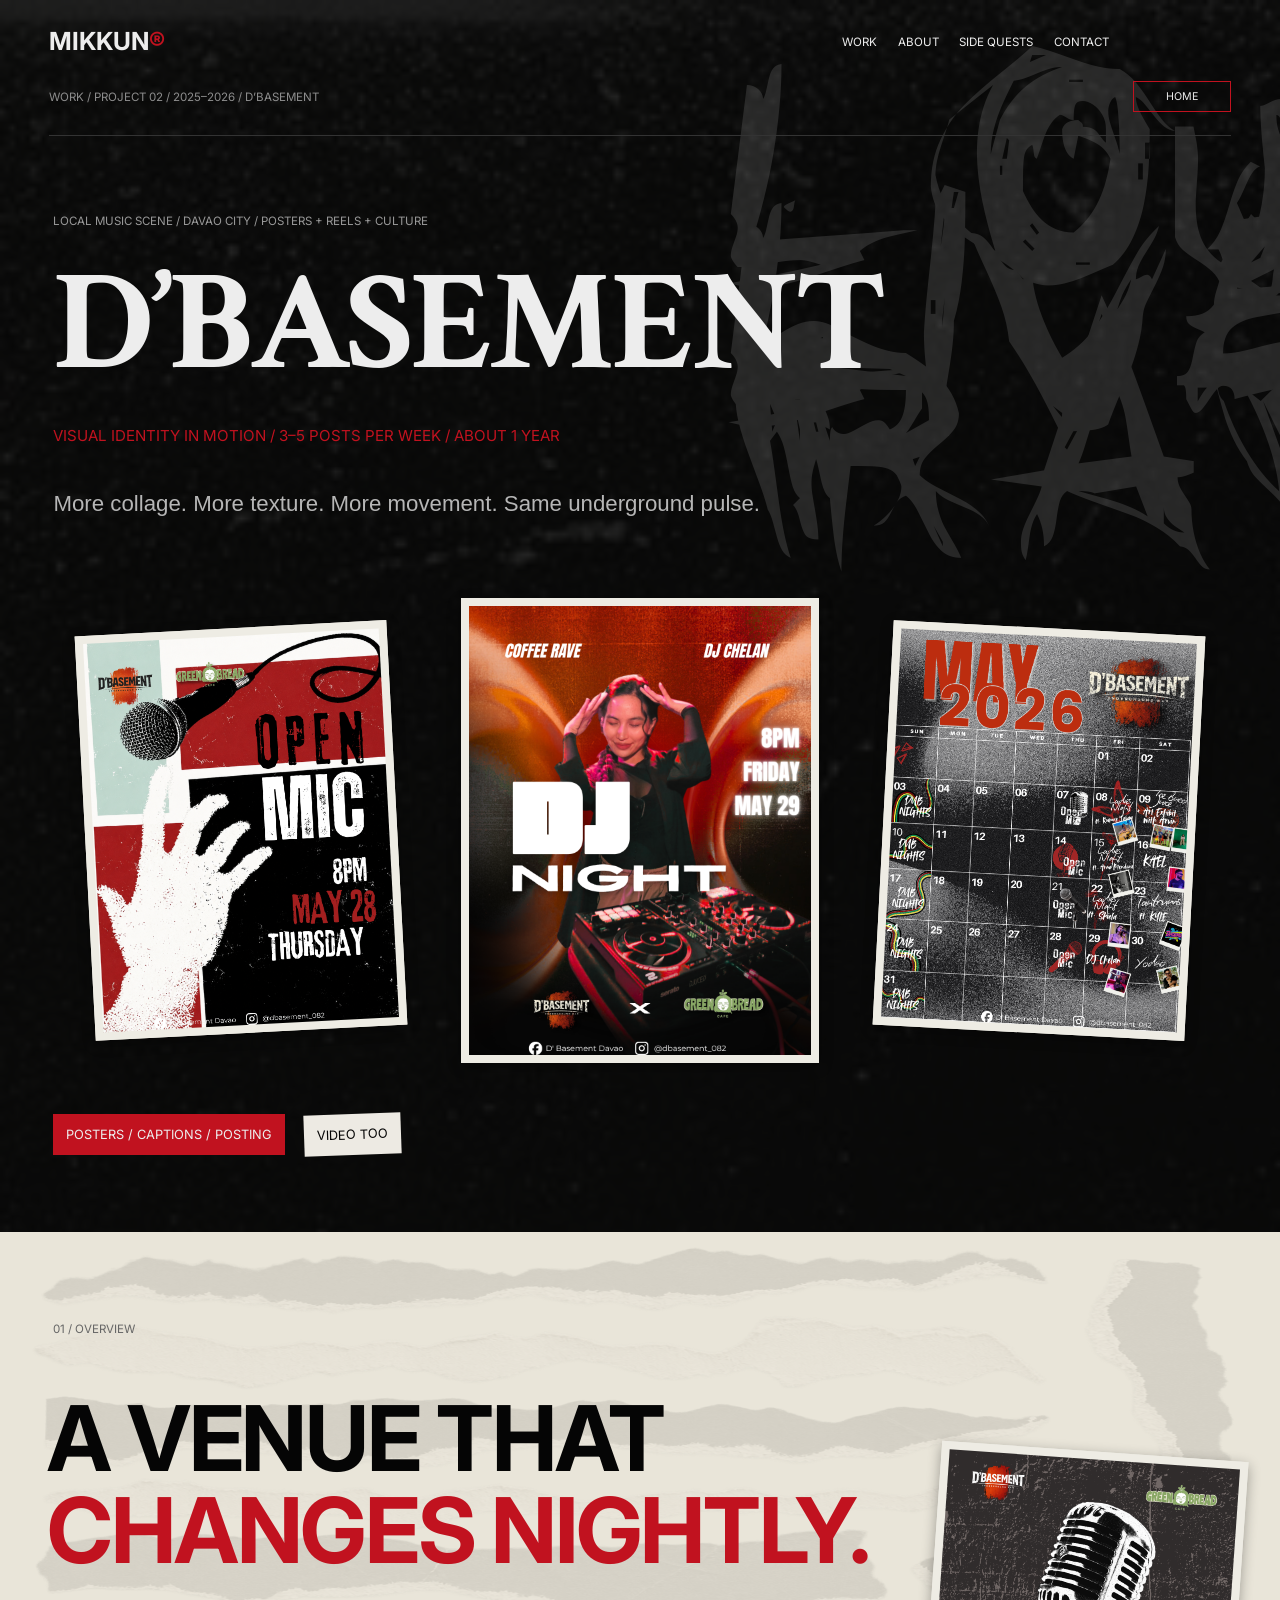
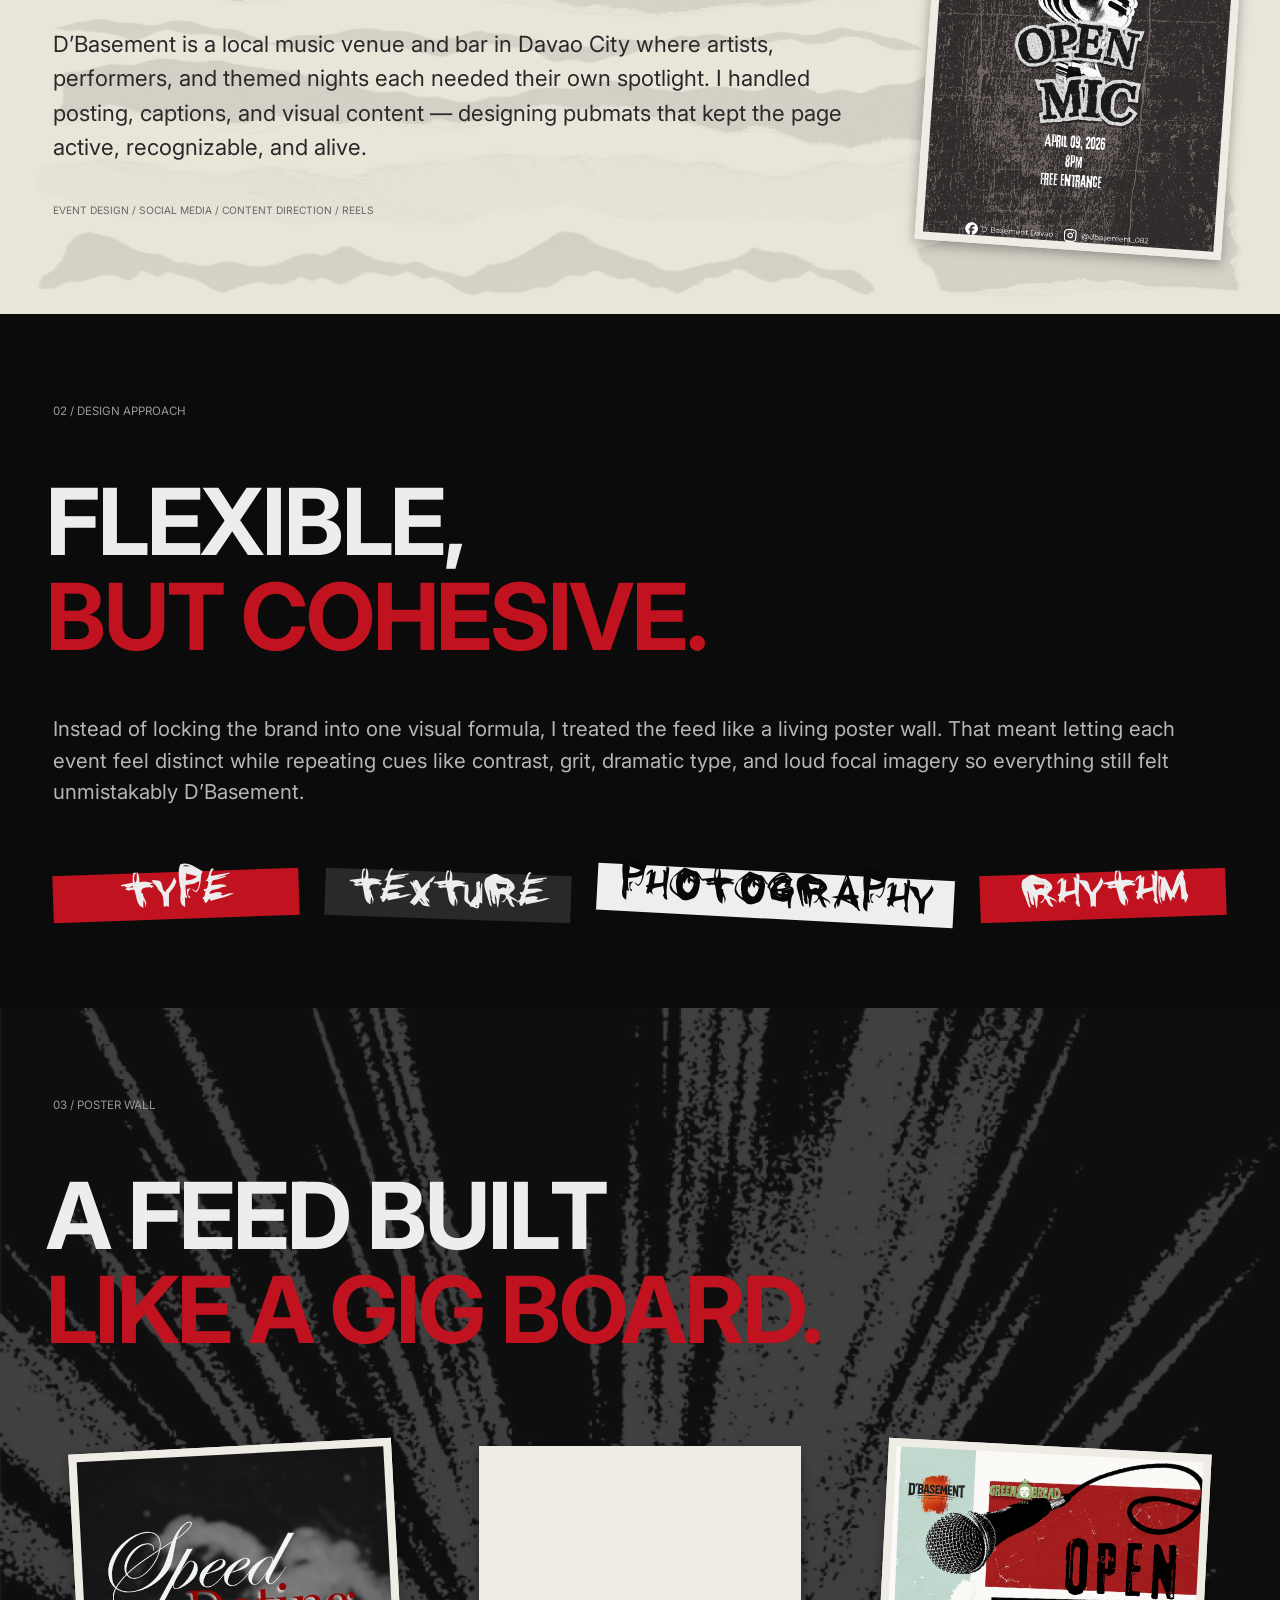
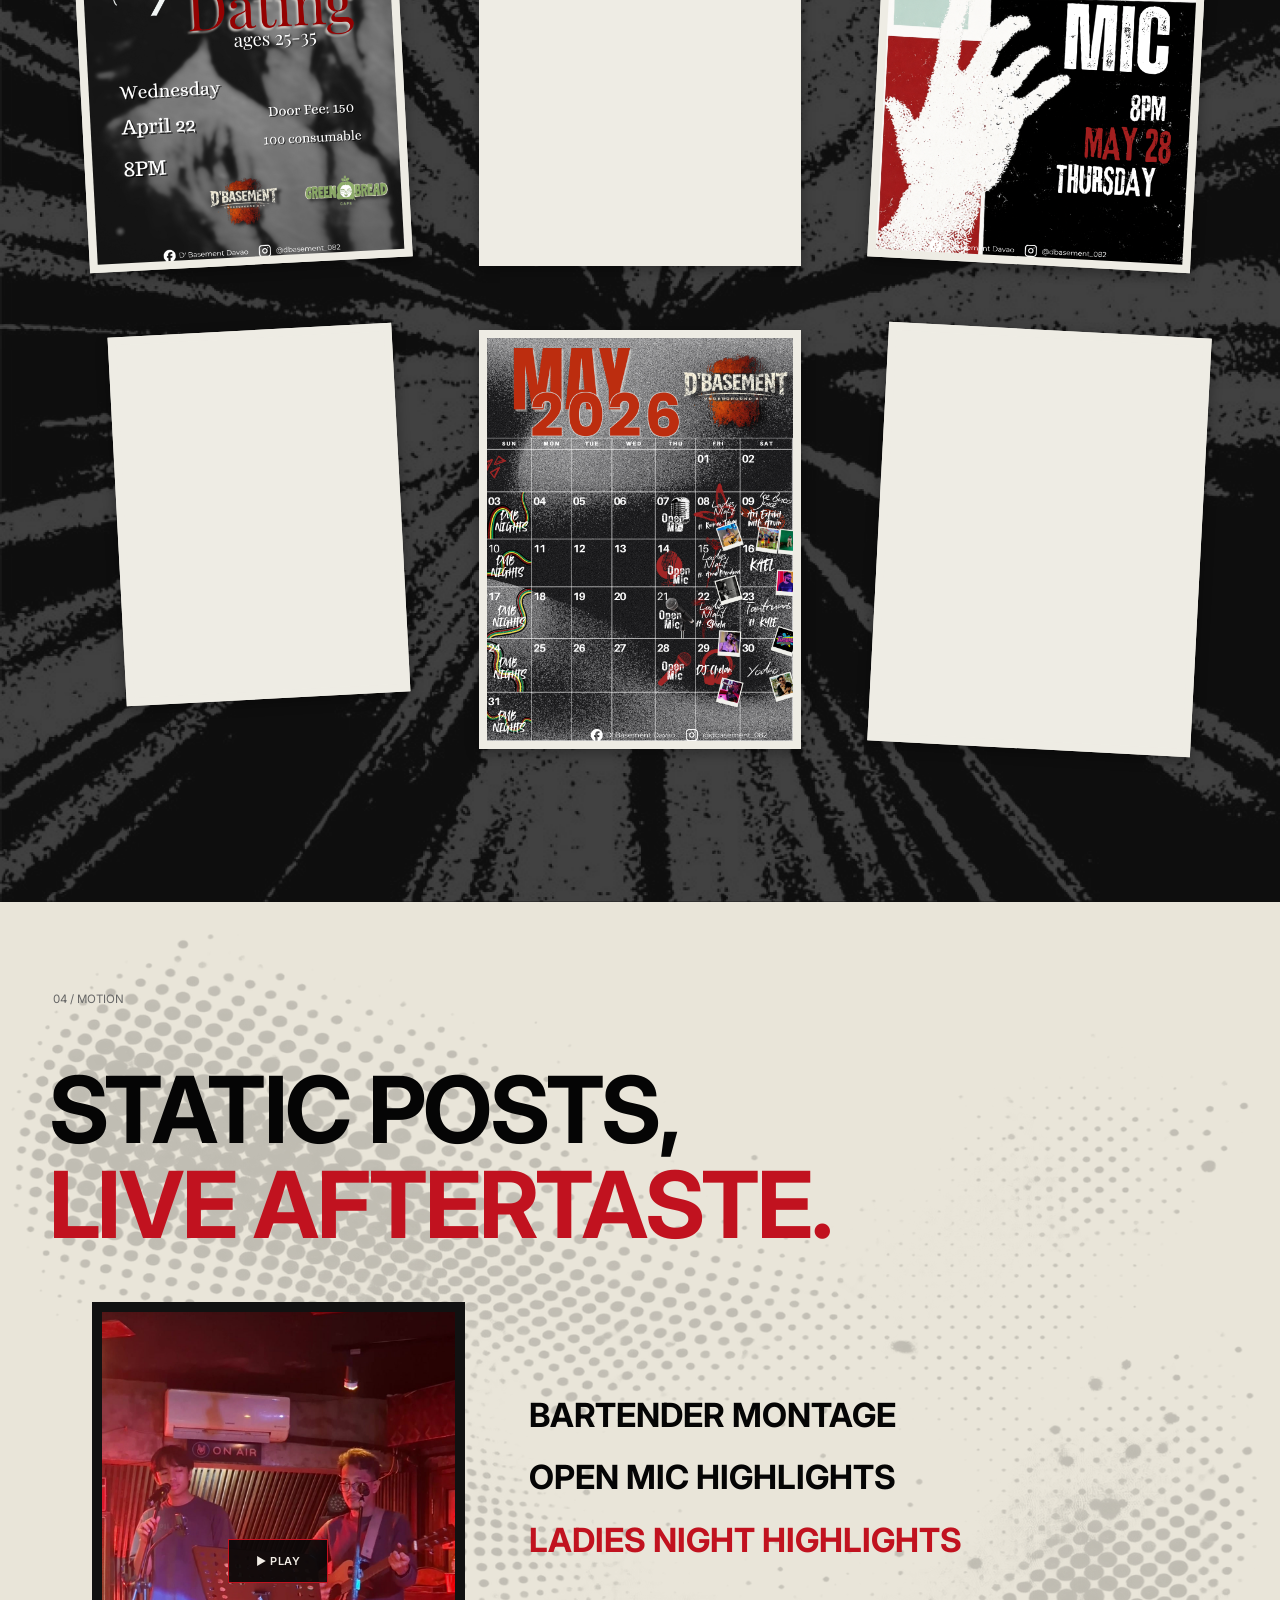
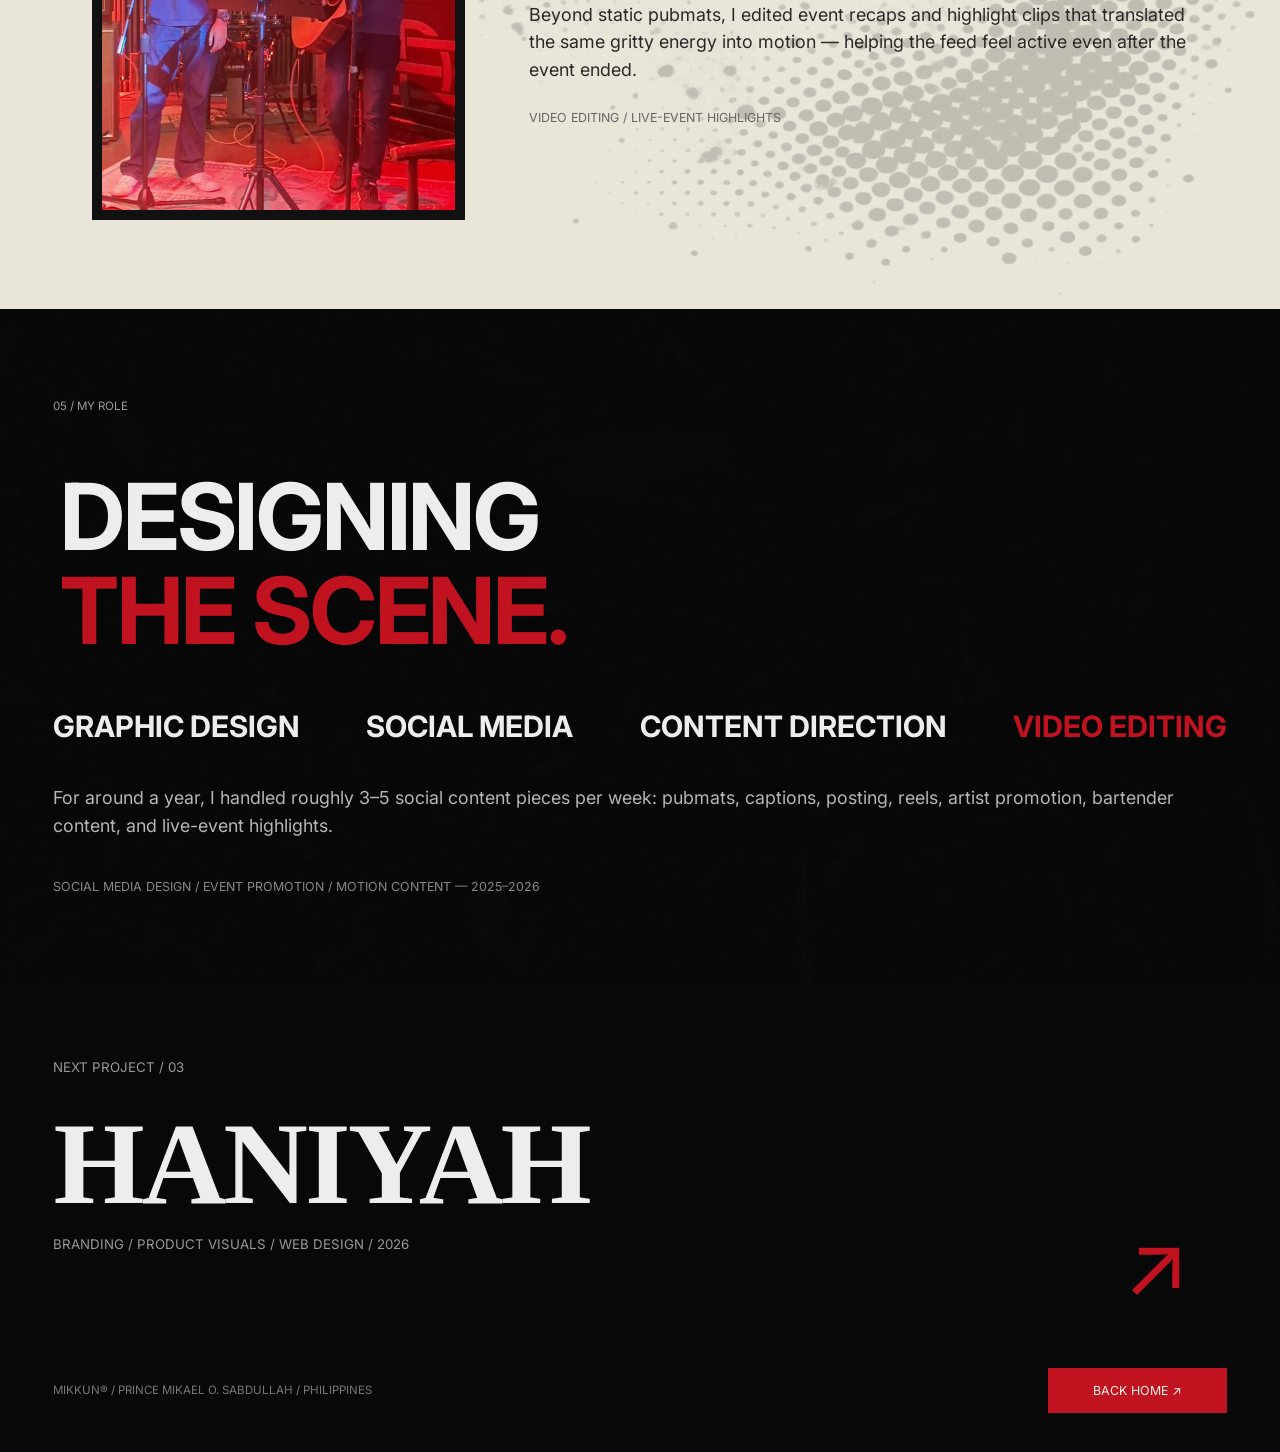
==== dbasement.html @ e9e43a29 "Publish approved portfolio pages, interactions, and optimized web videos" ====
<!doctype html>
<html lang="en"><head><meta charset="utf-8"><meta name="viewport" content="width=device-width, initial-scale=1"><meta name="theme-color" content="#050505"><link rel="icon" href="data:,"><title>D’Basement — MIKKUN</title><meta name="description" content="Social media design, event promotion, and motion content for a local Davao music venue."><link rel="stylesheet" href="styles.css?v=20261020-motion"><link rel="stylesheet" href="project-pages.css"><script defer src="project-pages.js"></script><link rel="stylesheet" href="interactions.css"><link rel="stylesheet" href="media.css"><script defer src="media.js"></script><script defer src="interactions.js"></script></head><body class="case-page dbasement"><a class="skip-link" href="#content">Skip to content</a><header class="case-header"><a class="case-brand" href="index.html">MIKKUN<span>®</span></a><nav class="case-nav" aria-label="Primary navigation"><a href="index.html#work">WORK</a><a href="index.html#about">ABOUT</a><a href="side-quests.html">SIDE QUESTS</a><a href="index.html#contact">CONTACT</a></nav><button class="case-menu-toggle" aria-controls="case-menu" aria-expanded="false" type="button">MENU</button><a class="home-link" href="index.html">HOME</a><p class="breadcrumb">WORK / PROJECT 02 / 2025–2026 / D’BASEMENT</p></header><nav id="case-menu" class="case-menu" aria-label="Mobile navigation" hidden><a href="index.html#work">WORK</a><a href="index.html#about">ABOUT</a><a href="side-quests.html">SIDE QUESTS</a><a href="index.html#contact">CONTACT</a></nav><main id="content">
<section class="case-hero db-hero"><p class="case-label" data-enter="copy">LOCAL MUSIC SCENE / DAVAO CITY / POSTERS + REELS + CULTURE</p><h1 data-enter="title">D’BASEMENT</h1><p class="case-role" data-enter="copy">VISUAL IDENTITY IN MOTION / 3–5 POSTS PER WEEK / ABOUT 1 YEAR</p><p class="case-copy" data-enter="copy">More collage. More texture. More movement. Same underground pulse.</p><div class="db-hero-posters"><figure class="visual poster " data-enter="image"><img src="assets/projects/c9e37.png" alt="Open Mic Thursdays event poster" decoding="async"></figure><figure class="visual poster " data-enter="image"><img src="assets/projects/f7607.png" alt="D’Basement DJ night promotion" decoding="async"></figure><figure class="visual poster " data-enter="image"><img src="assets/projects/95eb6.png" alt="May 2026 D’Basement event calendar" decoding="async"></figure></div><div class="stickers"><span>POSTERS / CAPTIONS / POSTING</span><span>VIDEO TOO</span></div></section>
<section class="case-section paper db-overview"><p class="case-label" data-enter="copy">01 / OVERVIEW</p><h2 data-enter="title">A VENUE THAT<br><span>CHANGES NIGHTLY.</span></h2><p class="case-copy" data-enter="copy">D’Basement is a local music venue and bar in Davao City where artists, performers, and themed nights each needed their own spotlight. I handled posting, captions, and visual content — designing pubmats that kept the page active, recognizable, and alive.</p><figure class="visual poster " data-enter="image"><img src="assets/projects/e2b79.png" alt="D’Basement monochrome open mic poster" decoding="async"></figure><p class="micro">EVENT DESIGN / SOCIAL MEDIA / CONTENT DIRECTION / REELS</p></section>
<section class="case-section db-approach"><p class="case-label" data-enter="copy">02 / DESIGN APPROACH</p><h2 data-enter="title">FLEXIBLE,<br><span>BUT COHESIVE.</span></h2><p class="case-copy" data-enter="copy">Instead of locking the brand into one visual formula, I treated the feed like a living poster wall. That meant letting each event feel distinct while repeating cues like contrast, grit, dramatic type, and loud focal imagery so everything still felt unmistakably D’Basement.</p><div class="word-band type-strips" data-enter="copy"><span>TYPE</span><span>TEXTURE</span><span>PHOTOGRAPHY</span><span>RHYTHM</span></div></section>
<section class="case-section db-wall"><p class="case-label" data-enter="copy">03 / POSTER WALL</p><h2 data-enter="title">A FEED BUILT<br><span>LIKE A GIG BOARD.</span></h2><div class="poster-wall"><figure class="visual poster " data-enter="image"><img src="assets/projects/21a5a.png" alt="D’Basement acoustic night artist promotion" decoding="async"></figure><figure class="visual poster " data-enter="image"><img src="assets/projects/722b0.png" alt="Te Quo Duo live music poster" decoding="async"></figure><figure class="visual poster " data-enter="image"><img src="assets/projects/c9e37.png" alt="Open mic event promotion" decoding="async"></figure><figure class="visual poster " data-enter="image"><img src="assets/projects/9cd67.png" alt="D’Basement live event poster" decoding="async"></figure><figure class="visual poster " data-enter="image"><img src="assets/projects/95eb6.png" alt="Monthly gig calendar" decoding="async"></figure><figure class="visual poster " data-enter="image"><img src="assets/projects/ecf72.png" alt="D’Basement live artist poster" decoding="async"></figure></div></section>
<section class="case-section paper db-motion" id="motion"><p class="case-label" data-enter="copy">04 / MOTION</p><h2 data-enter="title">STATIC POSTS,<br><span>LIVE AFTERTASTE.</span></h2><div class="motion-layout"><figure class="visual motion-still" data-enter="image"><img src="assets/projects/66caf.png" alt="D’Basement live performance video still" decoding="async"></figure><div><div class="word-band motion-topics" data-enter="copy"><span>BARTENDER MONTAGE</span><span>OPEN MIC HIGHLIGHTS</span><span>LADIES NIGHT HIGHLIGHTS</span></div><p class="case-copy" data-enter="copy">Beyond static pubmats, I edited event recaps and highlight clips that translated the same gritty energy into motion — helping the feed feel active even after the event ended.</p><p class="micro">VIDEO EDITING / LIVE-EVENT HIGHLIGHTS</p></div></div></section>
<section class="case-section db-role"><p class="case-label" data-enter="copy">05 / MY ROLE</p><h2 data-enter="title">DESIGNING<br><span>THE SCENE.</span></h2><div class="word-band " data-enter="copy"><span>GRAPHIC DESIGN</span><span>SOCIAL MEDIA</span><span>CONTENT DIRECTION</span><span>VIDEO EDITING</span></div><p class="case-copy" data-enter="copy">For around a year, I handled roughly 3–5 social content pieces per week: pubmats, captions, posting, reels, artist promotion, bartender content, and live-event highlights.</p><p class="micro">SOCIAL MEDIA DESIGN / EVENT PROMOTION / MOTION CONTENT — 2025–2026</p></section></main><footer class="case-next"><a class="next-project" href="haniyah.html" data-enter="title"><p class="case-label" data-enter="copy">NEXT PROJECT / 03</p><h2>HANIYAH</h2><p>BRANDING / PRODUCT VISUALS / WEB DESIGN / 2026</p><span class="next-arrow" aria-hidden="true">↗</span></a><div class="case-bottom"><small>MIKKUN® / PRINCE MIKAEL O. SABDULLAH / PHILIPPINES</small><a class="back-home" href="index.html#work">BACK HOME ↗</a></div></footer></body></html>
---- styles.css ----
@import url('https://fonts.googleapis.com/css2?family=Crimson+Text:wght@700&family=Inter:ital,wght@0,400;0,700;1,900&family=Jost:wght@700&display=swap');

@font-face{font-family:"Groteski";src:url('assets/fonts/groteski-bold.ttf') format('truetype');font-weight:700;font-style:normal;font-display:swap}
@font-face{font-family:"Grunge";src:url('assets/fonts/grunge.ttf') format('truetype');font-weight:400;font-style:normal;font-display:swap}

:root {
  --black:#050505;
  --charcoal:#141414;
  --red:#c1121f;
  --gray:#777;
  --light:#b6b6b6;
  --white:#ededed;
  --font-body:"Inter",Arial,Helvetica,sans-serif;
  --font-display:"Groteski","Jost","Arial Black",sans-serif;
  --font-grunge:"Grunge","Segoe Print","Brush Script MT",cursive;
}

*{box-sizing:border-box}
html{scroll-behavior:smooth;background:#1b1b1b}
body{position:relative;margin:0 auto;width:min(100%,1486px);container-type:inline-size;background:var(--black);color:var(--white);font-family:var(--font-body);overflow-x:hidden}
main{position:relative;isolation:isolate}
main::before{content:"";position:absolute;z-index:-1;pointer-events:none;left:0;top:74.303cqw;width:100%;height:313.415cqw;background:url('assets/design/desktop-contours.png') center/100% 100% no-repeat;opacity:.55}
main::after{content:"";position:absolute;z-index:20;pointer-events:none;left:1.346cqw;top:0;width:97.31%;height:395.93cqw;background:url('assets/design/page-border.svg') center/100% 100% no-repeat}
a{color:inherit;text-decoration:none}
img{display:block;width:100%;height:100%;object-fit:cover}
picture{display:block;width:100%;height:100%}
.mobile-only{display:none!important}
.section-inner{position:relative;width:100%;height:100%;margin:0 auto}
.section-dark{background:var(--black)}
.eyebrow{margin:0;color:var(--white);font-weight:400}

.site-header{
  position:absolute;z-index:2;top:0;left:0;width:100%;
  padding:5.285cqw 7.27cqw 0;
  display:flex;align-items:flex-start;justify-content:space-between;color:#050505
}
.brand{font-size:1.768cqw;font-weight:700;line-height:normal}
.brand span{color:var(--red)}
.desktop-nav{display:flex;gap:1.15cqw;margin-top:.56cqw;font-size:.884cqw;font-weight:400;color:var(--white)}
.desktop-nav a{transition:color .2s ease}
.desktop-nav a:hover{color:var(--red)}
.menu-toggle{display:none}
.mobile-menu{position:fixed;z-index:100;inset:48px 0 auto;background:#050505;padding:20px;border-block:1px solid #292929}
.mobile-menu a{display:block;padding:13px 0;font-size:22px;font-weight:700}

/* HERO — 1486 × 755.33 reference */
.hero{
  position:relative;height:50.83cqw;overflow:hidden;isolation:isolate;color:#050505;background:#eee
}
.hero-gradient{
  position:absolute;inset:0;
  background:url('assets/design/hero-gradient.svg') center/100% 100% no-repeat
}
.hero-grain{display:none}
.hero-kicker{position:absolute;z-index:8;left:7.27cqw;top:7.79cqw;margin:0;font-size:.758cqw}
.hero-logo{position:absolute;z-index:4;left:45.69cqw;top:4.05cqw;margin:0;font-family:var(--font-display);font-size:7.37cqw;line-height:normal;letter-spacing:normal}
.logo-scratches{position:absolute;z-index:7;left:92.33cqw;top:3.507cqw;width:4.9cqw;height:4.4cqw;pointer-events:none}
.logo-scratches i{position:absolute;left:0;width:4.863cqw;height:1.062cqw;background:url('assets/design/logo-scratch.svg') center/100% 100% no-repeat}
.logo-scratches i:nth-child(1){top:0}
.logo-scratches i:nth-child(2){top:1.776cqw}
.logo-scratches i:nth-child(3){top:3.33cqw}
.hero-logo,.hero-multi,.hero-creative{pointer-events:none}
.hero-multi,.hero-creative{position:absolute;white-space:nowrap;font-family:var(--font-grunge);font-weight:400;line-height:normal}
.hero-multi{z-index:3;left:7.81cqw;top:12.65cqw;font-size:4.45cqw;color:var(--red)}
.hero-creative{z-index:6;left:56.33cqw;top:20.92cqw;font-size:3.875cqw;color:#050505}
.hero-portrait-wrap{position:absolute;z-index:5;left:31.16cqw;top:18.57cqw;width:37.69cqw;height:41.79cqw;pointer-events:none;transform:translateY(var(--scroll-y,0))}
.hero-portrait{object-fit:fill;object-position:center top}
.hero-manifesto{position:absolute;z-index:8;left:7.2cqw;top:32.3cqw;display:grid;gap:.78cqw;color:var(--white)}
.hero-manifesto strong{font-size:1.689cqw;line-height:1.04}
.hero-manifesto strong:nth-child(2){font-size:2.122cqw}
.hero-manifesto em{color:var(--red);font-style:normal}
.hero-meta{position:absolute;z-index:8;left:7.27cqw;top:44.15cqw;margin:0;font-size:.947cqw;color:var(--white)}
.scroll-enter{position:absolute;z-index:8;left:79.43cqw;top:48.16cqw;font-size:.758cqw;color:var(--white)}

/* MANIFESTO — y 755.33 → 1104.13 */
.manifesto{
  position:relative;height:23.47cqw;overflow:hidden;background:#222;padding:0
}
.manifesto::before{content:"";position:absolute;inset:0;background:url('assets/design/statement-texture.png') center/100% 100% no-repeat}
.noise{display:none}
.manifesto h2{position:absolute;left:4.035cqw;top:6.81cqw;margin:0;font-size:5.884cqw;line-height:normal;font-style:italic;font-weight:900;white-space:nowrap}
.manifesto h2 .accent{color:var(--red)}
.manifesto p{position:absolute;left:4.02cqw;top:15.29cqw;margin:0;color:#8f8f8f;font-size:1.09cqw}

/* WORK — y 1104.13 → 3137.60 */
.work{position:relative;height:136.84cqw;overflow:hidden;background:transparent}
.work .section-inner{height:100%}
.work .section-inner::before,.work .section-inner::after{content:"";position:absolute;left:1.916cqw;width:92.36cqw;height:1px;background:#ededed;opacity:.2}
.work .section-inner::before{top:53.16cqw}
.work .section-inner::after{top:105.75cqw}
.work-eyebrow{position:absolute;left:1.916cqw;top:2.775cqw;font-size:1.023cqw}
.work-title{position:absolute;left:1.916cqw;top:4.224cqw;margin:0;font-size:7.639cqw;line-height:normal;font-weight:700}
.project,.project-copy{display:contents}
.project-year,.project-type,.project-description,.project-link,.project h3,.project-art{position:absolute;margin:0}
.project-year{color:var(--red);font-size:1.091cqw}
.project-type{color:#a6a6a6;font-size:.818cqw}
.project-description{color:#aaa;font-size:1.432cqw;line-height:1.37}
.project-link{font-size:1.023cqw}
.project h3{line-height:normal;letter-spacing:normal}
.project-art{overflow:hidden;background:#151515}
.project-art img{object-fit:fill}
.project-woodstones .project-year{left:1.916cqw;top:21.29cqw}
.project-woodstones h3{left:1.916cqw;top:22.425cqw;font-family:"Jost",var(--font-display);font-size:4.638cqw}
.project-woodstones .project-type{left:2.125cqw;top:28.786cqw}
.project-woodstones .project-description{left:2.125cqw;top:31.368cqw;width:29.1cqw}
.project-woodstones .project-link{left:2.125cqw;top:41.823cqw}
.project-woodstones .project-art{left:39.764cqw;top:19.969cqw;width:53.542cqw;height:29.268cqw;overflow:visible}
.project-woodstones .project-art img{position:relative;z-index:2}
.project-woodstones .project-art::before{content:"";position:absolute;z-index:1;left:-1.18cqw;top:-2.393cqw;width:57.353cqw;height:33.318cqw;background:url('assets/design/woodstones-frame.svg') center/100% 100% no-repeat}
.project-dbasement .project-art{left:4.347cqw;top:58.83cqw;width:36.111cqw;height:40.94cqw;overflow:visible}
.project-dbasement .project-art::before{content:"";position:absolute;z-index:-1;left:-2.463cqw;top:-2.838cqw;width:37.887cqw;height:46.002cqw;background:url('assets/design/dbasement-frame.svg') center/100% 100% no-repeat}
.project-dbasement .project-year{left:45.319cqw;top:62.86cqw}
.project-dbasement h3{left:45.319cqw;top:64.435cqw;font-family:"Crimson Text",Georgia,serif;font-size:5.866cqw}
.project-dbasement .project-type{left:45.597cqw;top:72.244cqw}
.project-dbasement .project-description{left:44.417cqw;top:76.842cqw;width:54.86cqw;font-size:1.5cqw}
.project-dbasement .project-link{left:45.597cqw;top:86.85cqw}
.project-haniyah .project-year{left:1.916cqw;top:111.045cqw}
.project-haniyah h3{left:1.884cqw;top:112.485cqw;font-family:Georgia,serif;font-weight:400;font-size:6.002cqw}
.project-haniyah .project-type{left:2.125cqw;top:120.42cqw}
.project-haniyah .project-description{left:2.125cqw;top:125.2cqw;width:42.5cqw}
.project-haniyah .project-link{left:2.125cqw;top:132.0cqw}
.project-haniyah .project-art{left:45.319cqw;top:91.265cqw;width:49.221cqw;height:25.319cqw;overflow:visible}
.project-haniyah .project-art::before{content:"";position:absolute;z-index:-1;left:-1.736cqw;top:-1.889cqw;width:53.125cqw;height:29.241cqw;background:url('assets/design/haniyah-frame.svg') center/100% 100% no-repeat}

/* ABOUT — y 3137.60 → 3784.34 */
.about{position:relative;height:43.52cqw;background:#151515;overflow:hidden}
.about::before{content:"";position:absolute;pointer-events:none;left:.159cqw;top:21.451cqw;width:99.397cqw;height:57.236cqw;background:url('assets/design/work-grain.png') center/100% 100% no-repeat}
.about .section-inner{height:100%}
.about-photo{position:absolute;left:5.97cqw;top:2.123cqw;width:29.86cqw;height:31.85cqw;overflow:visible}
.about-photo::after{content:"";position:absolute;pointer-events:none;left:-1.875cqw;top:-.849cqw;width:100%;height:100%;border:.203cqw solid var(--red)}
.about-photo img{position:absolute;left:1.029cqw;top:0;width:27.927cqw;height:31.85cqw;object-fit:fill}
.about-copy{display:contents}
.about .eyebrow{position:absolute;left:41.39cqw;top:3.45cqw;font-size:1.023cqw}
.about h2{position:absolute;left:41.39cqw;top:7.58cqw;margin:0;font-size:6.275cqw;line-height:.76;font-weight:700;letter-spacing:normal}
.about h2 span{color:var(--red)}
.about .lead,.about-body,.about-process,.small-caps,.tools{position:absolute;left:41.73cqw;margin:0}
.about .lead{top:19.0cqw;width:43.9cqw;color:#ddd;font-size:1.50cqw;line-height:1.35}
.about-body{top:25.05cqw;width:45cqw;color:#aaa;font-size:1.50cqw;line-height:1.35}
.about-process{top:33.15cqw;width:38cqw;color:#aaa;font-size:1.50cqw;line-height:1.35}
.small-caps{top:37.05cqw;color:var(--red);font-size:1.023cqw}
.tools{color:#888;font-size:.818cqw}
.tools-one{top:39.86cqw}.tools-two{top:41.45cqw}

/* SIDE QUESTS — content + intentional breathing space */
.side-quests{position:relative;height:105.36cqw;overflow:hidden;background:transparent}
.side-quests::before{content:"";position:absolute;pointer-events:none;left:.226cqw;top:-22.073cqw;width:99.397cqw;height:57.236cqw;background:url('assets/design/work-grain.png') center/100% 100% no-repeat}
.side-quests .section-inner{z-index:1}
.side-quests .eyebrow{position:absolute;left:4.98cqw;top:1.425cqw;font-size:1.023cqw}
.side-quests h2{position:absolute;left:9.555cqw;top:5.837cqw;margin:0;font-size:7.162cqw;line-height:.73;letter-spacing:normal}
.side-quests h2 span{color:var(--red)}
.side-quests .section-copy{position:absolute;left:10.027cqw;top:16.186cqw;margin:0;color:#aaa;font-size:1.432cqw}
.quest-grid{display:contents}
.quest-card{position:absolute;display:block;width:24.306cqw}
.quest-running{left:6.673cqw;top:30.17cqw}
.quest-racket{left:37.898cqw;top:26.975cqw}
.quest-music{left:70.86cqw;top:23.22cqw}
.quest-photo{position:relative;width:24.306cqw;height:29.35cqw;overflow:hidden;border:1px solid #ededed}
.quest-music .quest-photo::after{content:"";position:absolute;left:39.34%;top:34.38%;width:20.856%;height:18.59%;background:var(--red);clip-path:polygon(0 0,100% 50%,0 100%)}
.quest-racket .quest-photo{height:28.99cqw;border-color:var(--red)}
.quest-photo img{object-fit:fill}
.quest-racket .quest-photo img{height:100%}
.quest-card h3{margin:2.15cqw 0 .6cqw;font-family:var(--font-display);font-size:1.91cqw;line-height:1}
.quest-racket h3{font-size:1.604cqw;margin-top:2.79cqw}.quest-music h3{font-size:1.913cqw}
.quest-card p{margin:0;color:#777;font-size:.818cqw;text-align:right}
.quest-running p{position:absolute;top:34.023cqw;width:100%}
.quest-racket p{position:absolute;top:33.742cqw;width:100%}
.quest-music p{position:absolute;top:33.405cqw;width:100%;padding-right:4.2cqw}

/* CONTACT — y 5350 → 5840.64 */
.contact{position:relative;height:33.02cqw;background:#050505}
.contact .section-inner{height:100%}
.contact-label{position:absolute;left:3.82cqw;top:5.895cqw;font-size:1.023cqw}
.contact h2{position:absolute;left:3.82cqw;top:8.095cqw;margin:0;font-size:7.639cqw;line-height:normal;letter-spacing:normal}
.contact-something{color:var(--red)}
.contact-row{display:contents}
.email{position:absolute;left:4.03cqw;top:20.596cqw;font-size:1.228cqw}
.socials{position:absolute;left:65.625cqw;top:20.91cqw;display:flex;gap:.35cqw;color:#aaa;font-size:.955cqw}
.footer-line{position:absolute;left:3.82cqw;right:8.5cqw;top:28.535cqw;display:flex;justify-content:space-between;color:#777;font-size:.818cqw}
body::after{content:"";display:block;height:9.38cqw;background:#050505}

/* Native motion is progressive enhancement; finished effects leave no geometry. */
[data-motion-pending]{opacity:0}
.hero-portrait-wrap{transform-origin:50% 100%}
.hero-gradient{overflow:hidden}
.hero-gradient::after{content:"";position:absolute;inset:0;background:inherit;opacity:0;transform-origin:50% 85%;animation:gradient-bloom 18s ease-in-out infinite;animation-play-state:paused;pointer-events:none}
.hero-is-visible .hero-gradient::after{animation-play-state:running}
.motion-suspended .hero-gradient::after{animation-play-state:paused}
@keyframes gradient-bloom{
  0%,100%{opacity:0;transform:translate3d(0,0,0) scale(1)}
  50%{opacity:.22;transform:translate3d(0,-1.5%,0) scale(1.065)}
}

/* MOBILE — 390px Figma reference */
@media (max-width:760px){
  .desktop-only{display:none!important}.mobile-only{display:block!important}
  .eyebrow{color:var(--gray)}
  html{background:#050505}
  body::after{display:none}
  .site-header{
    height:12.38cqw;padding:3.687cqw 5.13cqw 0;color:var(--white);align-items:flex-start
  }
  .site-header::after{content:"";position:absolute;left:5.13cqw;right:5.13cqw;top:12.38cqw;height:1px;background:#292929}
  .brand{font-size:4.615cqw}.desktop-nav{display:none}
  .menu-toggle{display:block;position:absolute;right:8.205cqw;top:5.53cqw;padding:0;border:0;background:none;color:#a6a6a6;font:400 2.564cqw var(--font-body)}
  .mobile-menu{inset:12.4cqw 0 auto;padding:5.13cqw}.mobile-menu a{font-size:6cqw}

  .hero{height:209.414cqw;background:#050505;color:#050505}
  main::before,main::after{display:none}
  .hero-gradient{top:16.667cqw;bottom:auto;height:176.923cqw;background-image:url('assets/design/mobile-hero-gradient.svg')}
  .hero-mobile-kicker{position:absolute;z-index:8;left:7.69cqw;top:25.287cqw;margin:0;font-size:2.179cqw}
  .hero-logo{left:26.923cqw;top:23.59cqw;font-family:var(--font-display);font-size:10.671cqw;font-weight:700;letter-spacing:normal}
  .logo-scratches{display:none}
  .hero-multi{left:6.154cqw;top:54.61cqw;font-size:4.745cqw;line-height:normal}
  .hero-creative{left:44.103cqw;top:67.949cqw;font-size:4.576cqw;line-height:normal}
  .hero-creative span,.hero-mobile-kicker,.hero-mobile-meta{display:none!important}
  .hero-mobile-meta{position:absolute;z-index:8;left:7.949cqw;top:67.96cqw;margin:0;font-size:2.179cqw}
  .hero-portrait-wrap{left:22.564cqw;top:73.077cqw;width:95.385cqw;height:120.513cqw}
  .hero-portrait{position:absolute;bottom:0;height:108.718cqw;object-fit:fill;object-position:center bottom}
  .hero-manifesto{left:6.154cqw;top:128.205cqw;gap:4.383cqw}
  .hero-manifesto strong{font-size:3.024cqw;line-height:normal;width:auto;white-space:nowrap}
  .hero-manifesto strong:nth-child(2){font-size:3.799cqw;line-height:normal;width:auto}
  .hero-manifesto br{display:none!important}
  .hero-meta.desktop-only{display:block!important;left:5.641cqw;top:165.641cqw;font-size:2.021cqw}
  .scroll-enter-mobile{position:absolute;z-index:8;left:73.333cqw;top:181.538cqw;font-size:1.905cqw;color:#fff}

  .manifesto{height:60.585cqw}
  .manifesto::before{background-image:url('assets/design/mobile-statement-texture.png')}
  .manifesto h2{left:5.13cqw;top:18.44cqw;width:89.74cqw;white-space:normal;font-size:7.692cqw;line-height:1.37;letter-spacing:normal;font-style:normal;font-weight:700}
  .manifesto p{left:5.13cqw;top:47.02cqw;font-size:1.923cqw}

  .work{height:352.975cqw;background:#050505}
  .work::before{content:"";position:absolute;inset:5.268cqw -7.692cqw 0;background:url('assets/design/mobile-contours.png') center/100% 100% no-repeat;opacity:.2}
  .work::after{content:"";position:absolute;pointer-events:none;inset:2.634cqw 0 0;background:url('assets/design/work-grain.png') center/100% 100% no-repeat}
  .work .section-inner{z-index:1}
  .work .section-inner::before{display:none}
  .work .section-inner::after{left:5.13cqw;top:339.804cqw;width:89.744cqw}
  .work-eyebrow{left:5.13cqw;top:9.746cqw;font-size:2.051cqw}
  .work-title{left:5.13cqw;top:18.702cqw;font-size:9.487cqw}
  .project-year{font-size:1.923cqw}.project-type{font-size:1.872cqw}
  .project-description{font-family:Arial,sans-serif;font-size:2.897cqw;line-height:1.455;color:#b5b5b5}
  .project-link{font-size:1.923cqw;color:var(--red)}
  .project h3{font-family:var(--font-body);font-weight:700;letter-spacing:normal}
  .project-woodstones .project-year{left:5.13cqw;top:45.439cqw}
  .project-woodstones h3{left:5.13cqw;top:49.258cqw;font-family:var(--font-body);font-size:5.897cqw}
  .project-woodstones .project-type{left:5.13cqw;top:59.716cqw}
  .project-woodstones .project-art{left:5.641cqw;top:73.229cqw;width:88.718cqw;height:44.781cqw;overflow:visible}
  .project-woodstones .project-art::before{left:-1.4cqw;top:-1.75cqw;width:91.55cqw;height:48.5cqw}
  .project-woodstones .project-description{left:5.13cqw;top:125.57cqw;width:89.49cqw}
  .project-woodstones .project-link{left:5.13cqw;top:143.7cqw}

  .project-dbasement .project-year{left:5.13cqw;top:148.17cqw}
  .project-dbasement .project-art{left:5.641cqw;top:164.37cqw;width:36.41cqw;height:52.156cqw}
  .project-dbasement .project-art::before{display:none}
  .project-dbasement h3{left:47.18cqw;top:161.47cqw;font-family:var(--font-body);font-size:6.41cqw}
  .project-dbasement .project-type{left:47.18cqw;top:172.22cqw}
  .project-dbasement .project-description{left:47.18cqw;top:184.36cqw;width:47.44cqw;font-size:2.64cqw}
  .project-dbasement .project-link{left:47.18cqw;top:207.44cqw}

  .project-haniyah .project-year{left:5.13cqw;top:243.0cqw}
  .project-haniyah h3{left:5.13cqw;top:246.56cqw;font-family:var(--font-body);font-size:6.667cqw}
  .project-haniyah .project-type{left:5.13cqw;top:257.57cqw}
  .project-haniyah .project-description{left:5.13cqw;top:269.71cqw;width:77.18cqw;font-size:2.744cqw}
  .project-haniyah .project-art{left:46.923cqw;top:289.755cqw;width:47.436cqw;height:33.19cqw}
  .project-haniyah .project-art::before{left:-3.333cqw;top:-1.844cqw;width:54.359cqw;height:37.668cqw}
  .project-haniyah .project-link{left:5.13cqw;top:316.756cqw}

  .about{height:181.756cqw}
  .about::before{display:none}
  .about-photo{left:5.641cqw;top:26.868cqw;width:33.846cqw;height:57.951cqw}
  .about-photo::after{left:-1.026cqw;top:-1.054cqw;width:35.897cqw;height:60.058cqw;border-width:.513cqw}
  .about-photo img{position:static;width:100%;height:100%;object-fit:fill;clip-path:none}
  .about .eyebrow{left:5.13cqw;top:9.746cqw;font-size:2.051cqw}
  .about h2{left:44.615cqw;top:32.927cqw;font-size:7.436cqw;line-height:1.169;letter-spacing:normal;white-space:nowrap}
  .about .lead{left:44.615cqw;top:61.823cqw;width:36.923cqw;font-family:Arial,sans-serif;font-size:2.641cqw;line-height:1.496;color:#b6b6b6}
  .about-body{left:5.13cqw;top:98.412cqw;width:87.95cqw;font-family:Arial,sans-serif;font-size:2.59cqw;line-height:1.729;color:#b6b6b6}
  .about-process{left:5.13cqw;top:109.211cqw;width:87.95cqw;font-family:Arial,sans-serif;font-size:2.571cqw;line-height:1.742;color:#b6b6b6}
  .about-process .mobile-only{display:inline!important}
  .about-mantra{position:absolute;left:5.13cqw;top:134.34cqw;display:flex!important;gap:1.8cqw;font-size:5.128cqw;font-weight:700;white-space:nowrap}
  .about-mantra b:nth-child(2),.about-mantra b:nth-child(4){color:var(--red)}
  .tools-label{position:absolute;left:5.13cqw;top:155.47cqw;margin:0;color:#777;font-size:2cqw}
  .tools{left:5.13cqw;font-family:Arial,sans-serif;font-size:2.128cqw;color:#a6a6a6}
  .tools-one{top:164.29cqw}.tools-two{top:171.66cqw}

  .side-quests{height:200.195cqw;background:#050505}
  .side-quests::before{content:"";position:absolute;inset:0 -5.128cqw;width:auto;height:auto;background:url('assets/design/mobile-contours.png') center/100% 100% no-repeat}
  .side-quests .eyebrow{left:5.13cqw;top:9.746cqw;font-size:2.051cqw}
  .side-quests h2{left:5.13cqw;top:20.02cqw;font-size:8.718cqw;line-height:1.209;letter-spacing:normal}
  .side-quests .section-copy{left:5.13cqw;top:47.23cqw;font-family:Arial,sans-serif;font-size:2.744cqw;width:93.59cqw}
  .quest-card{width:26.923cqw}
  .quest-running{left:5.641cqw;top:67.697cqw}
  .quest-racket{left:36.667cqw;top:67.697cqw}
  .quest-music{left:67.692cqw;top:67.697cqw}
  .quest-photo,.quest-racket .quest-photo{width:26.923cqw;height:48.995cqw}
  .quest-racket .quest-photo img{position:relative;left:-38.095%;top:-10.713%;width:175.238%;height:122.87%;object-fit:fill}
  .quest-card h3,.quest-racket h3,.quest-music h3{margin:4.35cqw 0 0;font-family:var(--font-body);font-size:3.205cqw}
  .quest-card p{position:static;width:auto;margin-top:3.15cqw;padding-right:0;text-align:left;font-size:1.692cqw}
  .quest-music .quest-photo::after{display:none}
  .side-quest-enter{position:absolute;left:5.13cqw;top:157.26cqw;color:var(--red);font-size:2.051cqw}

  .contact{height:134.34cqw}
  .contact-label{left:5.13cqw;top:16.33cqw;font-size:2.051cqw}
  .contact h2{left:3.846cqw;top:18.97cqw;font-size:13.746cqw;line-height:.996;letter-spacing:normal}
  .contact h2 span{display:block}
  .contact-something{margin-left:15.64cqw;font-size:11.66cqw}
  .contact-blurb{position:absolute;left:5.13cqw;top:52.47cqw;width:86.67cqw;margin:0;color:#aaa;font-size:2.62cqw;line-height:1.45}
  .email{left:5.13cqw;top:71.05cqw;font-size:2.949cqw;text-transform:lowercase}
  .socials{left:5.13cqw;top:87.3cqw;gap:.9cqw;font-size:2cqw}
  .mobile-footer{position:absolute;left:5.13cqw;right:5.13cqw;top:112.23cqw}
  .mobile-footer strong{font-size:4.359cqw}
  .mobile-footer div{display:flex;justify-content:space-between;margin-top:7.18cqw;color:#777;font-size:1.872cqw}

  .hero-gradient::after{animation-duration:24s}
  @keyframes gradient-bloom-mobile{
    0%,100%{opacity:0;transform:translate3d(0,0,0) scale(1)}
    50%{opacity:.14;transform:translate3d(0,-1%,0) scale(1.035)}
  }
  .hero-gradient::after{animation-name:gradient-bloom-mobile}
}

@media (prefers-reduced-motion:reduce){
  *,*::before,*::after{animation:none!important;transition:none!important;scroll-behavior:auto!important}
  [data-reveal],[data-motion-pending]{opacity:1!important;clip-path:none!important;transform:none!important;translate:none!important}
  .hero-portrait-wrap{transform-origin:50% 50%}
  .hero-gradient::after{opacity:0!important}
}
---- project-pages.css ----
/* Internal pages share the approved homepage tokens and font faces. */
.case-page{background:#050505;overflow-x:clip}
.case-page::after{content:none}
.case-page main{isolation:auto}
.case-page main::before,.case-page main::after{content:none}
.case-page p,.case-page h1,.case-page h2,.case-page figure{margin:0}
.case-page a:focus-visible,.case-page button:focus-visible{outline:2px solid var(--red);outline-offset:6px}
.skip-link{position:absolute;top:0;left:4%;z-index:100;transform:translateY(-150%);padding:12px;background:var(--red);color:white}
.skip-link:focus{transform:none}
.case-header{position:relative;z-index:30;margin:0 3.82%;padding:2.08cqw 0 1.8cqw;display:grid;grid-template-columns:1fr auto auto;align-items:center;gap:1.9cqw;border-bottom:1px solid #333}
.case-brand{font-size:1.945cqw;font-weight:700;line-height:1.2}
.case-brand span{color:var(--red)}
.case-nav{display:flex;gap:1.6cqw;font-size:.903cqw}
.case-nav a,.case-socials a{transition:color .2s}
.case-nav a:hover,.case-socials a:hover{color:var(--red)}
.breadcrumb{grid-row:2;grid-column:1/3;color:#8d8d8d;font-size:.903cqw}
.home-link{grid-column:3;grid-row:2;border:1px solid var(--red);padding:.65cqw 2.5cqw;font-size:.833cqw;text-align:center}
.case-menu-toggle{display:none}
.case-menu[hidden]{display:none}
.case-menu{position:absolute;z-index:40;top:80px;left:20px;right:20px;background:#141414;border:1px solid #555;padding:24px;display:grid;gap:24px;font-size:14px;box-shadow:0 14px 30px #0009}
.case-hero,.case-section,.case-next{position:relative;padding:6.95cqw 4.17cqw;isolation:isolate}
.case-hero{padding-top:7.5cqw}
.case-label{font-size:.903cqw;color:#999;line-height:1.5}
.case-page h1{font-weight:700;font-size:10.97cqw;line-height:1.1;letter-spacing:-.035em;margin:1.3cqw 0 1.6cqw}
.case-page h2{font-size:7.22cqw;font-weight:700;line-height:1.02;letter-spacing:-.025em;margin:4.2cqw 0 3.9cqw}
.case-page h2 span{color:var(--red)}
.case-role{font-size:1.18cqw;line-height:1.6;color:var(--red);max-width:93%}
.case-copy{font-size:1.74cqw;line-height:1.55;color:#b6b6b6;max-width:66cqw}
.case-hero>.case-copy{max-width:57cqw;margin:3.5cqw 0}
.case-copy+.case-copy{margin-top:2.2cqw}
.paper{background:#edeae3;color:#050505}
.paper .case-label,.paper .micro{color:#666}
.paper .case-copy{color:#292929}
.charcoal{background:#141414}
.micro{font-size:.972cqw;line-height:1.5;color:#888}
.visual{position:relative;min-width:0}
.visual img{width:100%;height:100%;object-fit:cover}
.visual figcaption{font-size:.95cqw;color:#999;margin-top:1.3cqw;line-height:1.5}
.screen{border:1.2cqw solid #d9d6ce;background:#d9d6ce}
.screen img{object-fit:fill}
.word-band{display:flex;flex-wrap:wrap;gap:1.8cqw 2.5cqw;font-weight:700;font-size:2.64cqw;line-height:1.3}
.word-band span:last-child{color:var(--red)}
.role-section{padding-top:5.5cqw;padding-bottom:5.5cqw}
.role-section .word-band{margin:2.5cqw 0}
.text-link{display:inline-block;border-bottom:1px solid currentColor;font-size:1cqw;margin-top:2cqw;padding-bottom:.5cqw}
.mobile-note{display:none}
.wood-hero-media{display:grid;grid-template-columns:24% 1fr;gap:4%;align-items:center;margin-top:5cqw}
.wood-logo{aspect-ratio:1.2;border:0}
.wood-logo img{object-fit:contain}
.wood-facts{display:none}
.wood-live{position:relative;display:block}
.wood-live .screen{aspect-ratio:2.15}
.live-badge{position:absolute;bottom:2cqw;right:2cqw;font-size:.9cqw;padding:.6cqw 1.3cqw;background:#050505;color:#ededed}
.wood-overview{padding-top:6.5cqw;padding-bottom:7.5cqw}
.wood-overview h2{font-size:7.78cqw}
.wood-overview .case-copy{max-width:79cqw;font-size:1.875cqw}
.wood-overview .word-band{border-top:1px solid #aaa;margin-top:3.5cqw;padding-top:2cqw;justify-content:space-between;font-size:3.89cqw}
.wood-challenge{padding-bottom:7.5cqw}
.wood-challenge .journey{margin-top:6cqw;border-bottom:3px solid var(--red);padding-bottom:2cqw;justify-content:space-between;font-size:3.12cqw}
.wood-process h2{font-size:6.67cqw}
.process-images{display:grid;grid-template-columns:1.4fr 1fr;gap:5cqw;align-items:end;margin:5cqw -1.5cqw 2cqw}
.process-images .visual:first-child{aspect-ratio:2.25;margin-bottom:1.6cqw}
.process-images .visual:nth-child(2){aspect-ratio:1.12}
.process-images figcaption{position:absolute;top:100%;left:0;margin-top:2cqw;white-space:nowrap}
.wood-process{padding-bottom:11cqw}
.wood-showcase{display:grid;grid-template-columns:1fr 1fr;gap:2.5cqw;align-items:start}
.wood-showcase>.case-label{grid-column:1}
.wood-showcase h2{font-size:6.94cqw;grid-column:1;margin-top:0}
.wood-showcase .visual{grid-column:2;grid-row:1/5;aspect-ratio:.625}
.wood-showcase .micro{grid-column:1;align-self:end}
.wood-showcase .text-link{justify-self:start;align-self:end}
.case-next{background:#080808;padding-top:5.7cqw;padding-bottom:3cqw}
.next-project{display:block;position:relative;padding-bottom:6cqw}
.next-project h2{font-family:"Crimson Text",Georgia,serif;font-size:9.16cqw;margin:2cqw 0 1cqw}
.next-project>p{font-size:1.04cqw;color:#999}
.next-arrow{position:absolute;right:3cqw;bottom:1cqw;color:var(--red);font-size:7cqw;transition:transform .3s}
.next-project:hover .next-arrow{transform:translate(5px,-5px)}
.case-bottom{display:flex;align-items:center;justify-content:space-between;gap:2cqw;margin-top:3cqw}
.case-bottom small{font-size:.9cqw;color:#777}
.back-home{background:var(--red);padding:1.2cqw 3.5cqw;font-size:.972cqw;color:#f4f1ea}
/* D’Basement: poster-wall registration and short, kinetic cuts. */
.dbasement{background:#080808}
.dbasement::before{content:'';position:absolute;inset:0;pointer-events:none;background:url('assets/projects/1998a.png') center/cover;opacity:.12}
.dbasement .case-hero::before{content:'LOUD\A LIVE\A RAW';white-space:pre;position:absolute;z-index:-1;right:2%;top:0;font-family:var(--font-grunge);font-size:12cqw;line-height:.9;opacity:.13;max-width:42%}
.db-hero h1{font-family:"Crimson Text",Georgia,serif;font-size:11.11cqw;letter-spacing:-.025em}
.db-hero{padding-top:6cqw;padding-bottom:6cqw}
.db-hero>.case-copy{max-width:80cqw;font-family:Arial,sans-serif;margin:3cqw 0 5cqw}
.db-hero-posters{display:grid;grid-template-columns:1fr 1.15fr 1fr;align-items:center;gap:5cqw;padding:1cqw 2.5cqw}
.poster{border:.7cqw solid #eeece4;background:#eeece4;aspect-ratio:.77;box-shadow:0 .3cqw 1cqw #0005;transform:rotate(-3deg)}
.poster:nth-child(3n){transform:rotate(3deg)}
.poster:nth-child(3n + 2){transform:rotate(0)}
.stickers{display:flex;gap:1.5cqw;margin-top:3cqw;font-size:1cqw}
.stickers span{background:var(--red);padding:1cqw}
.stickers span:last-child{background:#edeae3;color:#050505;transform:rotate(-2deg)}
.db-overview{padding-bottom:7.5cqw;background:#e9e5d9}
.db-overview::before{content:'';position:absolute;z-index:-1;inset:0;background:url('assets/projects/7531f.png') center/100% 100% no-repeat;opacity:.1}
.db-overview h2{font-size:7.08cqw}
.db-overview .case-copy{max-width:62cqw}
.db-overview .poster{position:absolute;right:3.5cqw;bottom:5cqw;width:24cqw;transform:rotate(4deg)}
.db-overview .micro{margin-top:3cqw;font-size:.8cqw}
.db-approach{background:#0b0b0be8}
.db-approach .case-copy{max-width:89cqw;font-size:1.6cqw}
.type-strips{display:grid;grid-template-columns:minmax(0,1fr) minmax(0,1fr) minmax(0,1.45fr) minmax(0,1fr);gap:2cqw;margin-top:5cqw;font-family:var(--font-grunge);font-size:1.6cqw;text-align:center}
.type-strips span{min-width:0;background:var(--red);color:#ededed!important;padding:.8cqw 1cqw;transform:rotate(-2deg)}
.type-strips span:nth-child(2){background:#292929;transform:rotate(2deg)}
.type-strips span:nth-child(3){background:#eee;color:#080808!important;transform:rotate(3deg)}
.db-wall{background:#101010 url('assets/projects/4ea72.png') center/100% 100% no-repeat;padding-bottom:12cqw}
.poster-wall{display:grid;grid-template-columns:repeat(3,1fr);gap:5cqw 6cqw;margin:7cqw 2cqw 0}
.poster-wall .poster:nth-child(4){margin-left:3cqw}
.db-motion{background:#e9e5d9}
.db-motion::before{content:'';position:absolute;z-index:-1;inset:0;background:url('assets/projects/e94e0.png') center/100% 100% no-repeat;opacity:.2}
.motion-layout{display:grid;grid-template-columns:34% 1fr;gap:5cqw;align-items:center;margin:4cqw 3cqw 0}
.motion-still{aspect-ratio:.72;border:.8cqw solid #111}
.motion-topics{display:grid;font-size:2.6cqw;gap:1.5cqw;margin-bottom:3cqw}
.motion-layout .case-copy{font-size:1.4cqw}
.motion-layout .micro{margin-top:2cqw}
.db-role{background:#080808d9}
.db-role .word-band{font-size:2.3cqw;justify-content:space-between;margin-bottom:3cqw}
.db-role .case-copy{font-size:1.4cqw;max-width:90cqw}
.db-role .micro{margin-top:3cqw}
.dbasement .next-project h2{font-family:Georgia,serif}
/* HANIYAH keeps the warm cream, charcoal and gold of its Figma frames. */
.haniyah{background:#f3ede1;color:#171412;--case-gold:#a86a29}
.haniyah .case-header{border-color:#d9c9b4}
.haniyah .case-brand span,.haniyah .home-link,.haniyah .case-role{color:var(--case-gold)}
.haniyah .home-link{border-color:var(--case-gold);border-radius:20px}
.haniyah .case-nav{color:#6a5748}
.haniyah .breadcrumb,.haniyah .case-label,.haniyah .micro{color:#8e735a}
.haniyah .case-copy{font-family:Georgia,serif;color:#4a3d34;font-size:1.75cqw}
.haniyah h1,.haniyah h2{font-family:Georgia,serif;letter-spacing:0}
.haniyah h1{font-size:10cqw}
.haniyah h2{font-size:6.25cqw;line-height:1.08;margin:3.5cqw 0}
.haniyah h2 span{color:var(--case-gold)}
.hani-hero{padding-top:6cqw;padding-bottom:0}
.hani-hero>.case-copy{max-width:88cqw;margin-bottom:3cqw;font-size:2.08cqw}
.hani-landing{border:.7cqw solid #eee5d5;aspect-ratio:2.2;margin-top:1.5cqw!important}
.hani-landing img{object-fit:fill}
.hani-overview{padding-top:6cqw;padding-bottom:8cqw}
.hani-overview h2{max-width:67cqw;font-size:5.8cqw}
.hani-overview .case-copy{max-width:59cqw}
.deliverables{position:absolute;top:6cqw;right:4.17cqw;width:29cqw;background:#faf7ef;border:1px solid #d9c9b4;padding:2cqw}
.deliverables ul{padding-left:1.3cqw;margin:2cqw 0;font-family:Georgia,serif;font-size:1.65cqw;line-height:2.1}
.deliverables .micro:last-child{font-size:.7cqw}
.hani-challenge{background:#171412;color:#eee7dc}
.hani-challenge .case-copy{color:#bfb4a4;max-width:86cqw}
.hani-challenge h2 span{color:#d3a253}
.mobile-heading-break{display:none}
.luxury-pills{justify-content:space-between;margin-top:4cqw;font-size:1cqw;font-weight:400}
.luxury-pills span{border:1px solid #9a7845;color:#c9b693!important;border-radius:100px;padding:1.1cqw 3cqw}
.luxury-pills span:first-child{color:#171412!important;background:#d2a250}
.hani-products{padding-bottom:5cqw}
.product-pair{display:grid;grid-template-columns:1fr 1fr;gap:4cqw;margin:4cqw 0}
.product-pair .visual{aspect-ratio:1.23;border:.6cqw solid #f8f4eb}
.product-pair .visual img{object-fit:fill}
.product-pair .visual:first-child{margin-top:5cqw}
.hani-products .case-copy{max-width:65cqw}
.hani-catalog{padding-top:4cqw}
.hani-catalog .case-copy{max-width:90cqw;font-size:1.55cqw;margin-top:3cqw}
.hani-role{background:#fbf8f1}
.hani-role h2{font-size:5.2cqw}
.hani-role .word-band{background:#fffaf3;border:1px solid #ddd1bc;padding:2.5cqw;font-family:Georgia,serif;font-size:2cqw;justify-content:space-between;margin:3cqw 0 2cqw}
.haniyah .word-band span:last-child{color:var(--case-gold)}
.hani-role .case-copy{font-size:1.5cqw;max-width:90cqw;margin-top:2cqw}
.haniyah .case-next{background:#171412;color:#f3ede1}
.haniyah .next-project h2{font-size:7cqw}
.haniyah .back-home{background:#d2a250;border-radius:40px;color:#171412}
.haniyah .next-arrow{color:#d2a250}
/* The archive uses intentionally composed photo groups, not a desktop scale-down. */
.archive-page{background:#080808 url('assets/projects/6f049.png') center top/100% auto no-repeat}
.side-hero h1{font-size:9.72cqw}
.side-hero h2{font-size:4.86cqw;margin:0 0 4cqw}
.side-hero .case-copy{max-width:68cqw}
.archive-grid{display:grid;gap:4cqw;align-items:center;margin-top:6cqw}
.hero-archive,.fitness-archive{grid-template-columns:repeat(4,1fr)}
.polaroid{border:.65cqw solid #edeae3;border-bottom-width:2cqw;aspect-ratio:.76;transform:rotate(-4deg);box-shadow:0 .5cqw 1cqw #0003}
.polaroid:nth-child(even){transform:rotate(4deg)}
.hero-archive .polaroid:nth-child(2){border:0;transform:rotate(0);filter:brightness(.7)}
.side-fitness{padding-top:7cqw;padding-bottom:8cqw;overflow:hidden}
.side-fitness::after{content:'';position:absolute;z-index:-1;right:0;top:1cqw;width:38%;height:55cqw;background:url('assets/projects/558fd.png') top right/contain no-repeat;pointer-events:none}
.side-fitness .case-copy{max-width:50cqw}
.side-fitness .archive-grid{margin-top:6cqw}
.fitness-archive .polaroid{aspect-ratio:.76}
.side-racket{padding-bottom:8cqw;background:#090909 url('assets/projects/fd5b3.png') center/cover}
.racket-archive,.outdoors-archive{grid-template-columns:repeat(3,1fr);gap:5cqw;margin:7cqw 1cqw 5cqw}
.racket-archive .polaroid{aspect-ratio:.88}
.side-music{padding-bottom:9cqw;overflow:hidden}
.side-music::after{content:'';position:absolute;z-index:-1;right:-3cqw;top:0;width:37%;height:45cqw;background:url('assets/projects/8bceb.png') top right/100% auto no-repeat;transform:scaleX(-1);pointer-events:none}
.side-music::before{content:'';position:absolute;z-index:-1;inset:0;background:url('assets/projects/26779.png') left bottom/100% 100% no-repeat;opacity:.16;pointer-events:none}
.side-music .case-copy{max-width:80cqw}
.music-archive{display:grid;grid-template-columns:1.35fr 1fr 1fr 1fr;gap:3cqw;align-items:center;margin-top:6cqw}
.music-card{border:.5cqw solid #d9d6ce;aspect-ratio:.62;background:#111;transform:rotate(2deg)}
.music-card:nth-child(even){transform:rotate(-2deg)}
.music-card.featured{transform:none;aspect-ratio:.62}
.music-card figcaption{position:absolute;bottom:0;left:0;right:0;background:#050505e8;color:#ededed;padding:.8cqw;font-size:.7cqw;margin:0;display:grid;gap:.5cqw}
.music-card figcaption span{font-size:.55cqw;color:#bbb}
.side-outdoors{padding-bottom:8cqw}
.outdoors-archive .polaroid{aspect-ratio:.94}
.archive-note{font-size:.8cqw;color:#777;line-height:1.7;margin-top:2cqw!important}
.side-contact{background:#080808;border-top:1px solid #333;padding-top:5cqw;padding-bottom:3cqw}
.side-contact h2{font-size:6.7cqw;margin-top:3cqw}
.side-contact .case-copy{max-width:85cqw;font-size:1.3cqw}
@media(min-width:761px){
 .wood-overview{min-height:72.22cqw}
 .wood-challenge{min-height:64.58cqw}
 .wood-process{min-height:100.7cqw}
 .hani-hero{min-height:90cqw}
 .hani-overview{min-height:55cqw}
 .hani-challenge{min-height:72.9cqw}
 .hani-products{min-height:95cqw}
 .hani-catalog{min-height:90cqw}
 .hani-role{min-height:50cqw}
 .archive-page .side-hero{min-height:91.1cqw}
 .side-racket{min-height:104.16cqw}
 .side-outdoors{min-height:100cqw}
}
.contact-email{display:inline-block;font-size:1.25cqw;margin-top:2cqw;border-bottom:1px solid #777;padding-bottom:.5cqw}
.case-socials{display:flex;gap:2cqw;font-size:.85cqw;margin-top:2cqw}
@media(max-width:760px){
 .case-header{margin:0 20px;padding:16px 0 14px;gap:14px 12px;grid-template-columns:1fr auto auto}
 .case-brand{font-size:17px}.case-nav{display:none}.breadcrumb{font-size:8px;grid-column:1/4;grid-row:2;line-height:1.5}
 .case-menu-toggle{display:block;grid-column:2;grid-row:1;background:none;border:0;color:inherit;font:9px var(--font-body);padding:8px 0;cursor:pointer}
 .home-link{grid-column:3;grid-row:1;font-size:9px;padding:7px 13px;min-height:28px}
 .case-hero,.case-section,.case-next{padding:40px 20px}
 .case-hero{padding-top:35px}.case-label{font-size:9px;line-height:1.6}
 .case-page h1{font-size:12.56cqw;line-height:1.1;letter-spacing:-.035em;margin:22px -2px 14px}
 .case-page h2{font-size:10cqw;line-height:1.03;margin:32px 0;letter-spacing:-.035em}
 .case-role{font-size:8px;line-height:1.8;max-width:100%}
 .case-copy{font-size:12px;line-height:1.65;max-width:100%}
 .case-copy+.case-copy{margin-top:22px}
 .case-hero>.case-copy{max-width:100%;margin:28px 0}
 .micro{font-size:8px;line-height:1.6}.visual figcaption{font-size:8px;margin-top:12px}
 .screen{border:6px solid #d9d6ce}.word-band{gap:16px;font-size:17px}
 .wood-hero{padding-bottom:60px;min-height:895px}.wood-hero-media{grid-template-columns:31% 1fr;gap:28px 24px;margin-top:35px}
 .wood-logo{aspect-ratio:1.1}.wood-facts{display:grid;grid-template-columns:1fr 1fr;gap:20px 12px;margin:0}
 .wood-facts dt{font-size:7px;color:#777;margin-bottom:4px}.wood-facts dd{font-size:11px;margin:0}
 .wood-live{grid-column:1/3;margin-top:185px}.wood-live .screen{aspect-ratio:1.65}
 .live-badge{bottom:10px;right:10px;font-size:7px;padding:5px 7px}
 .wood-overview{padding-top:40px;min-height:830px}.wood-overview h2{font-size:10cqw}
 .wood-overview .case-copy{font-size:11.2px;max-width:100%;line-height:1.65}
 .wood-overview .word-band{font-size:5cqw;gap:8px;margin-top:48px;padding-top:24px;flex-wrap:nowrap}
 .mobile-note{display:block;margin-top:65px!important}
 .wood-challenge{padding-top:40px;padding-bottom:90px;min-height:760px}.wood-challenge h2{font-size:9.6cqw}
 .wood-challenge .case-copy{font-size:11px}
 .wood-challenge .journey{display:grid;justify-content:stretch;margin-top:40px;padding:0;border:0;gap:0;font-size:18px}
 .journey span{padding:16px 0;border-bottom:1px solid #333}.journey span:last-child{border-color:var(--red)}
 .wood-process{padding-top:40px;padding-bottom:70px;min-height:980px}.wood-process h2{font-size:9.35cqw}
 .wood-process .case-copy{font-size:11px}.process-images{grid-template-columns:1fr;gap:45px;margin:50px 0 0}
 .process-images{margin-top:90px}.process-images .visual:first-child{aspect-ratio:1.8;margin:0}.process-images .visual:nth-child(2){aspect-ratio:1.85}
 .process-images figcaption{margin-top:10px;font-size:7px}
 .wood-showcase{display:block;padding-top:40px;padding-bottom:45px;min-height:720px}
 .wood-showcase h2{font-size:10cqw}.wood-showcase .visual{aspect-ratio:.65;width:78%;margin-top:35px}
 .wood-showcase .micro{margin-top:25px;font-size:7px}.text-link{font-size:9px;margin-top:20px;padding-bottom:6px}
 .role-section{padding-top:40px;padding-bottom:40px}.woodstones .role-section{min-height:230px}.role-section .word-band{font-size:12px;gap:18px 15px;margin:24px 0}
 .case-next{padding-top:40px;padding-bottom:20px}.next-project{padding-bottom:70px}
 .next-project h2{font-size:11.5cqw;letter-spacing:-.03em;margin:22px 0 14px}.next-project>p{font-size:7px}
 .next-arrow{font-size:36px;right:10px;bottom:12px}.case-bottom{gap:18px;margin-top:20px;align-items:flex-end}
 .case-bottom small{font-size:6px;max-width:64%;line-height:1.8}.back-home{font-size:8px;padding:12px 15px;white-space:nowrap}
 .db-hero{padding-bottom:80px;min-height:660px}.db-hero h1{font-size:12cqw;letter-spacing:-.04em;margin-top:22px}
 .db-hero .case-label{font-size:7px}.db-hero .case-role{font-size:7px;text-align:center;margin-top:24px}
 .db-hero>.case-copy{font-size:11px;max-width:100%;margin:24px 0 55px}
 .db-hero-posters{gap:14px;padding:0 4px;grid-template-columns:1fr 1.15fr 1fr}.poster{border-width:3px}
 .stickers{font-size:6px;gap:7px;margin-top:20px}.stickers span{padding:6px}
 .db-overview{padding:32px 20px 45px;min-height:400px}.db-overview h2{font-size:8.25cqw;margin:28px 0}
 .db-overview .case-copy{font-size:10px;line-height:1.6;max-width:72%}.db-overview .poster{width:32%;bottom:25px;right:18px}
 .db-overview .micro{font-size:6px;max-width:60%;margin-top:25px}
 .db-approach{padding-top:40px;padding-bottom:45px}.db-approach h2{font-size:8cqw}.db-approach .case-copy{font-size:10px;max-width:100%}
 .type-strips{font-size:1.9cqw;gap:6px;margin-top:32px}.type-strips span{padding:5px 2px;white-space:nowrap}
 .db-wall{padding-top:40px;padding-bottom:120px}.db-wall h2{font-size:7.8cqw}.poster-wall{grid-template-columns:1fr 1fr;gap:30px 23px;margin:45px 8px 0}
 .poster-wall .poster{aspect-ratio:.75}.poster-wall .poster:nth-child(4){margin-left:0}
 .db-motion{padding:40px 20px 45px}.db-motion h2{font-size:9cqw}
 .motion-layout{grid-template-columns:39% 1fr;gap:20px;margin:35px 0 0;align-items:start}.motion-still{border-width:4px}
 .motion-topics{font-size:13px;gap:22px;margin-bottom:25px}.motion-layout .case-copy{font-size:9px;line-height:1.7;max-width:100%}.motion-layout .micro{font-size:6px;margin-top:18px}
 .db-role{padding-top:55px;padding-bottom:80px}.db-role h2{font-size:9.5cqw;margin-bottom:50px}
 .db-role .word-band{display:grid;justify-content:stretch;font-size:17px;gap:18px;text-align:center;margin-bottom:35px}.db-role .word-band span:nth-child(2){padding-left:35px}.db-role .word-band span:last-child{text-align:right}
 .db-role .case-copy{font-size:10px;max-width:100%}.db-role .micro{font-size:7px;margin-top:24px}
 .haniyah .case-hero,.haniyah .case-section{padding-left:20px;padding-right:20px}
 .haniyah h1{font-size:15.9cqw;margin-top:15px}.haniyah h2{font-size:11.8cqw;line-height:1.03;letter-spacing:0;margin:25px 0 35px}
 .haniyah .case-role{font-size:9px;line-height:1.8}.haniyah .case-copy{font-size:16px;line-height:1.7;max-width:100%}
 .haniyah .case-label{font-size:10px}.haniyah .micro{font-size:9px}.hani-hero{padding-top:35px;padding-bottom:15px}
 .hani-hero{min-height:733px}.hani-hero>.case-copy{font-size:16px;margin-top:25px;margin-bottom:35px;max-width:91%}
 .hani-hero>.micro{display:none}.hani-landing{aspect-ratio:1.21;border-width:4px;margin-top:50px!important}
 .hani-overview{padding-top:30px;padding-bottom:55px;min-height:867px}.hani-overview h2{max-width:95%;font-size:11.8cqw}
 .hani-overview h2{max-width:100%;font-size:11.8cqw;width:100%}.hani-overview h2 br{display:block}.hani-overview h2 span{display:block}.mobile-heading-break{display:block}
 .hani-overview .case-copy{font-size:15px;max-width:94%}
 .deliverables{position:relative;inset:auto;width:100%;padding:25px 20px;margin-top:35px}
 .deliverables ul{padding-left:18px;margin:18px 0;font-size:16px;line-height:2}.deliverables .micro:last-child{font-size:7px}
 .hani-challenge{padding-top:40px;padding-bottom:45px;min-height:759px}.hani-challenge h2{max-width:93%}.hani-challenge .case-copy{font-size:15px;max-width:94%}
 .luxury-pills{display:grid;grid-template-columns:1fr 1fr;gap:12px;font-size:8px;margin-top:35px}.luxury-pills span{padding:12px 8px;text-align:center}
 .hani-products{padding-top:40px;padding-bottom:40px;min-height:1292px}.hani-products h2{max-width:100%;font-size:10.5cqw}
 .product-pair{display:grid;grid-template-columns:1fr;gap:110px;margin:45px 0}
 .product-pair .visual{aspect-ratio:1.28;border-width:4px}.product-pair .visual:first-child{margin-top:0}.product-pair .visual:nth-child(2){margin-left:14px}
 .hani-products .case-copy{font-size:15px;max-width:91%}
 .hani-catalog{padding-top:35px;padding-bottom:55px;min-height:788px}.hani-catalog h2{font-size:11cqw;max-width:90%}
 .hani-catalog .hani-landing{margin-top:30px!important;aspect-ratio:1.43}.hani-catalog .case-copy{font-size:15px;max-width:90%;margin-top:40px}
 .hani-role{padding-top:40px;padding-bottom:50px;min-height:622px}.hani-role h2{font-size:10.5cqw;max-width:90%}
 .hani-role .word-band{font-size:14px;gap:18px 12px;padding:18px 12px;margin:30px 0 20px;justify-content:flex-start}.hani-role .micro{font-size:7px;line-height:1.9}.hani-role .case-copy{font-size:15px;max-width:95%;margin-top:25px}
 .haniyah .case-next{min-height:394px}.haniyah .next-project h2{font-size:11cqw}.haniyah .next-project>p{font-size:7px}
 .side-hero{padding-top:35px;padding-bottom:60px}.side-hero h1{font-size:13.4cqw;margin:25px 0 14px}
 .side-hero h2{font-size:8.5cqw;margin:0 0 25px;letter-spacing:-.03em}.side-hero>.case-copy{font-size:11px;max-width:100%;margin-bottom:35px}
 .side-hero .case-label{font-size:8px}.archive-grid{gap:30px 25px;margin-top:40px}
 .hero-archive,.fitness-archive{grid-template-columns:1fr 1fr}.polaroid{border-width:3px;border-bottom-width:12px;aspect-ratio:.78}
 .hero-archive .polaroid:nth-child(2){align-self:start;margin-top:6px}
 .side-fitness{padding-top:40px;padding-bottom:65px}.side-fitness h2{font-size:11.5cqw;margin:30px 0}
 .side-fitness::after{height:180px;width:42%;top:20px}.side-fitness .case-copy{max-width:85%;font-size:13px}
 .side-fitness .archive-grid{margin-top:40px}.fitness-archive .polaroid{aspect-ratio:.78}
 .side-racket{padding-top:45px;padding-bottom:70px;min-height:950px}.side-racket h2{font-size:7.5cqw;letter-spacing:-.035em}.side-racket .case-copy{font-size:11px}
 .racket-archive,.outdoors-archive{grid-template-columns:1fr 1fr;gap:30px 25px;margin:45px 0 40px}
 .racket-archive .polaroid{aspect-ratio:.86}.racket-archive .polaroid:last-child,.outdoors-archive .polaroid:last-child{grid-column:1/3;width:48%;justify-self:center}
 .side-racket .micro{font-size:7px}
 .side-music{padding-top:40px;padding-bottom:70px;min-height:1100px}.side-music h2{font-size:10.8cqw}.side-music .case-copy{font-size:11px;max-width:100%}
 .side-music::after{height:180px;width:35%}.music-archive{grid-template-columns:1.1fr .8fr;gap:25px 20px;margin-top:50px;align-items:start}
 .music-card{border-width:3px;aspect-ratio:.64}.music-card.featured{grid-row:1/3;aspect-ratio:.64}
 .music-card:nth-child(4){grid-column:1;width:66%;margin-left:20px;margin-top:-70px}
 .music-card figcaption{padding:6px;font-size:6px;margin:0;gap:3px}.music-card figcaption span{font-size:5px}
 .side-outdoors{padding-top:45px;padding-bottom:55px;min-height:950px}.side-outdoors h2{font-size:9.7cqw}.side-outdoors .case-copy{font-size:11px}
 .outdoors-archive .polaroid{aspect-ratio:.9}.archive-note{font-size:7px;margin-top:20px!important}
 .side-contact{padding-top:40px;padding-bottom:20px;min-height:460px}.side-contact h2{font-size:11.8cqw;margin:25px 0}
 .side-contact .case-copy{font-size:11px;max-width:100%}.contact-email{font-size:12px;margin-top:25px;padding-bottom:6px}.case-socials{font-size:8px;gap:14px;margin-top:22px}
 .side-contact .case-bottom{margin-top:45px}
}
@media(prefers-reduced-motion:reduce){.case-page{scroll-behavior:auto}.case-page *, .case-page *::before,.case-page *::after{scroll-behavior:auto!important;transition:none!important;animation:none!important}}
---- interactions.css ----
/* Interaction art direction. The existing stylesheets own every resting layout. */
:root{--motion-ink:#c1121f;--motion-ease:cubic-bezier(.18,.76,.2,1)}
.haniyah{--motion-ink:#a86a29;--motion-ease:cubic-bezier(.18,.55,.2,1)}
.motion-target{--ix:0px;--iy:0px;--ir:0deg;--drift:0px;--mx:50%;--my:50%;translate:var(--ix) calc(var(--iy) + var(--drift));rotate:var(--ir);transition:translate 650ms var(--motion-ease),rotate 650ms var(--motion-ease),box-shadow 650ms var(--motion-ease)}
.motion-target.is-tracking{transition:translate 160ms ease-out,rotate 240ms ease-out,box-shadow 500ms var(--motion-ease)}
.motion-target img{transform-origin:var(--mx) var(--my);transition:scale 900ms var(--motion-ease),clip-path 900ms var(--motion-ease)}
.motion-target.is-tracking img{scale:1.018;clip-path:inset(1%)}
.motion-target.is-pressed{scale:.987;transition:scale 120ms ease-out}
.motion-target:focus-visible{outline:2px solid var(--motion-ink);outline-offset:7px}
.motion-magnet{--mag-x:0px;--mag-y:0px;translate:var(--mag-x) var(--mag-y);transition:translate 400ms var(--motion-ease);touch-action:manipulation}
.motion-magnet:active{scale:.96}
.motion-chapter{translate:var(--chapter-x,0px) 0;transition:translate 240ms ease-out}
.motion-measure{pointer-events:none;position:absolute;inset:0;z-index:5;opacity:0;transition:opacity .4s;overflow:hidden;color:var(--motion-ink)}
.motion-measure::before,.motion-measure::after{content:'';position:absolute;pointer-events:none;inset:0;background:linear-gradient(currentColor,currentColor) var(--mx) 0/1px 100% no-repeat,linear-gradient(currentColor,currentColor) 0 var(--my)/100% 1px no-repeat;opacity:.45}
.motion-measure::after{inset:8px;border:1px solid currentColor;background:none;clip-path:polygon(0 0,18px 0,18px 1px,1px 1px,1px 18px,0 18px,0 0,100% 0,100% 18px,calc(100% - 1px) 18px,calc(100% - 1px) 1px,calc(100% - 18px) 1px,calc(100% - 18px) 0,100% 0,100% 100%,calc(100% - 18px) 100%,calc(100% - 18px) calc(100% - 1px),calc(100% - 1px) calc(100% - 1px),calc(100% - 1px) calc(100% - 18px),100% calc(100% - 18px),100% 100%,0 100%,0 calc(100% - 18px),1px calc(100% - 18px),1px calc(100% - 1px),18px calc(100% - 1px),18px 100%,0 100%);opacity:1}
.motion-target:is(.is-tracking,.is-pressed,:focus-visible)>.motion-measure{opacity:1}
.woodstones .motion-target img,.project-woodstones .motion-target img{transition-duration:650ms}
.woodstones .motion-target.is-tracking img{clip-path:inset(1% 0);scale:1.015}
.dbasement .motion-target{--motion-ease:cubic-bezier(.12,.85,.2,1);transition-duration:280ms}
.motion-target[data-motion-tone="venue"]{--motion-ease:cubic-bezier(.12,.85,.2,1);transition-duration:280ms}
.motion-target[data-motion-tone="venue"].is-tracking img{scale:1;clip-path:none}
.motion-target[data-motion-tone="luxury"]{--motion-ease:cubic-bezier(.18,.55,.2,1);transition-duration:1100ms}
.motion-target[data-motion-tone="luxury"] img{transition-duration:1100ms}
.motion-target[data-motion-tone="archive"].is-tracking{z-index:4}
.dbasement .poster.is-tracking{box-shadow:7px 9px 0 #c1121f77}
.dbasement .poster.is-tracking img{scale:1;clip-path:none}
.db-wall::after{content:'';position:absolute;pointer-events:none;z-index:-1;inset:0;background:url('assets/projects/1998a.png') center/cover;opacity:var(--paper-pressure,0);transition:opacity 240ms ease-out}
.haniyah .motion-target{transition-duration:1100ms}
.haniyah .motion-target.is-tracking img{scale:1.022;clip-path:inset(1.2%)}
.archive-page .polaroid.is-tracking{box-shadow:5px 10px 0 #c1121f55;z-index:4}
.archive-page .polaroid.is-tracking img{scale:1;clip-path:none}
.motion-inspect{cursor:zoom-in;touch-action:pan-y pinch-zoom}
.hero-gradient{translate:var(--light-x,0px) var(--light-y,0px);scale:var(--light-scale,1);transition:translate 450ms ease-out,scale 450ms ease-out}
.hero-logo{rotate:var(--ink-angle,0deg)}
.logo-scratches{translate:var(--scratch-x,0px) 0;transition:translate 250ms ease-out}
.motion-cursor{position:fixed;z-index:1001;left:0;top:0;pointer-events:none;display:flex;align-items:center;gap:9px;opacity:0;transform:translate(-200px,-200px);transition:opacity 150ms;font:10px/1.1 var(--font-body);letter-spacing:.06em;color:#fff;white-space:nowrap;contain:layout style}
.motion-cursor::before{content:'';width:19px;height:19px;border:1px solid #c1121f;transform:rotate(45deg);background:#05050533;transition:transform 250ms,width 250ms,height 250ms}
.motion-cursor span{background:#050505e8;padding:9px 12px;border-left:2px solid var(--motion-ink);color:#f4f1ea}
.motion-cursor[data-tone="luxury"]::before{border-color:#d3a253;border-radius:50%;transform:rotate(0)}
.motion-cursor.is-visible{opacity:1}
.motion-cursor.is-down::before{transform:rotate(135deg) scale(.7)}
.motion-route{position:fixed;inset:0;z-index:10000;pointer-events:none;display:none;isolation:isolate}
.motion-route.is-active{display:block;pointer-events:all}
.motion-route__red,.motion-route__paper,.motion-route__ink{position:absolute;inset:0;transform:scaleY(0);transform-origin:bottom}
.motion-route__red{background:var(--motion-ink)}
.motion-route__paper{background:#edeae3}
.motion-route__ink{background:#080808}
.motion-route__caption{position:absolute;left:max(24px,5vw);bottom:8vh;font:700 clamp(28px,7vw,108px)/1.1 var(--font-body);letter-spacing:-.04em;color:#ededed;opacity:0}
.motion-route[data-personality="luxury"] .motion-route__caption{font-family:Georgia,serif;color:#eadcc2}
.motion-route[data-personality="venue"] .motion-route__caption{font-family:"Crimson Text",Georgia,serif}
.motion-progress{position:fixed;z-index:60;left:0;top:0;right:0;height:2px;background:var(--motion-ink);transform:scaleX(var(--reading,0));transform-origin:left;pointer-events:none}
.motion-gallery{position:fixed;inset:0;width:100vw;max-width:none;height:100dvh;max-height:none;box-sizing:border-box;margin:0;padding:24px;background:#080808;color:#ededed;border:0;overflow:hidden}
.motion-gallery::backdrop{background:#050505f5}
.motion-gallery__bar{display:flex;justify-content:space-between;align-items:center;gap:20px;position:absolute;left:24px;right:24px;top:20px;z-index:2;font:11px/1.5 var(--font-body);letter-spacing:.04em}
.motion-gallery button{font:inherit;color:inherit;background:none;border:1px solid #555;padding:12px 18px;cursor:pointer}
.motion-gallery button:hover{border-color:var(--motion-ink)}
.motion-gallery button:focus-visible{outline:2px solid var(--motion-ink);outline-offset:4px}
.motion-gallery__stage{position:absolute;inset:85px 5vw 100px;display:flex;align-items:center;justify-content:center}
.motion-gallery__stage img{display:block;width:100%;height:100%;object-fit:contain;touch-action:pan-x pan-y pinch-zoom}
.motion-gallery__stage video{display:block;width:100%;height:100%;object-fit:contain}
.motion-gallery__stage [hidden]{display:none!important}
.motion-gallery .motion-gallery__play{position:absolute;z-index:5;left:50%;top:50%;translate:-50% -50%;white-space:nowrap;background:#050505e8;border-color:#c1121f;font-size:11px;letter-spacing:.06em;padding:18px 22px}
.motion-preview{position:absolute;inset:0;width:100%;height:100%;object-fit:cover;pointer-events:none;opacity:0;z-index:1;transition:opacity 220ms ease-out}
.motion-preview.is-playing{opacity:1}
.music-card figcaption{z-index:3}
.motion-gallery__footer{position:absolute;bottom:22px;left:24px;right:24px;display:flex;align-items:center;justify-content:space-between;gap:24px;font:12px/1.6 var(--font-body)}
.motion-gallery__caption{max-width:65ch}
.motion-gallery__nav{display:flex;gap:12px;flex-shrink:0}
.motion-gallery[data-tone="luxury"]{background:#171412;color:#f3ebdd;--motion-ink:#d3a253}
@media(hover:hover) and (pointer:fine){.motion-inspect:hover{outline:1px solid #ffffff22;outline-offset:5px}.motion-magnet:hover{transition-duration:120ms}}
@media(max-width:760px){
 .motion-cursor{display:none!important}.motion-measure::before{opacity:.25}
 .motion-gallery{padding:16px}.motion-gallery__bar{left:16px;right:16px;top:16px;font-size:9px}
 .motion-gallery__stage{inset:80px 16px 155px}.motion-gallery__footer{left:16px;right:16px;bottom:24px;display:grid;gap:16px;font-size:11px}.motion-gallery__caption{max-width:100%}.motion-gallery__nav{justify-content:space-between}
 .motion-route__caption{bottom:12vh;font-size:11vw}
}
@media(prefers-reduced-motion:reduce){
 .motion-target,.motion-magnet,.motion-chapter,.hero-gradient,.hero-logo,.logo-scratches{translate:none!important;rotate:none!important;scale:none!important;transition:none!important}
 .motion-target img{scale:none!important;clip-path:none!important;transition:none!important}
 .motion-cursor,.motion-route,.motion-progress,.motion-measure,.motion-preview{display:none!important}.db-wall::after{opacity:0!important}
}
---- media.css ----
/* Media occupies the approved frame; source pixels retain their own aspect ratio. */
.portfolio-media{isolation:isolate}
.portfolio-media__video{position:absolute;inset:0;width:100%;height:calc(100% - var(--media-caption,0px));object-fit:contain;background:#080808;z-index:2;visibility:hidden}
.portfolio-media.is-video-active .portfolio-media__video{visibility:visible}
.portfolio-media .motion-preview{height:calc(100% - var(--media-caption,0px));object-fit:contain;background:#080808}
.portfolio-media__toggle{position:absolute;z-index:4;left:50%;top:calc((100% - var(--media-caption,0px))/2);translate:-50% -50%;min-width:100px;min-height:44px;padding:12px 16px;border:1px solid #c1121f;background:#080808e8;color:#f1ece5;cursor:pointer;font:600 11px/1.3 var(--font-body);letter-spacing:.06em}
.portfolio-media.is-video-active .portfolio-media__toggle{top:10px;left:10px;translate:none;min-width:80px}
.portfolio-media__toggle:focus-visible{outline:2px solid #f1ece5;outline-offset:4px}
.portfolio-media__status{position:absolute;width:1px;height:1px;padding:0;margin:-1px;overflow:hidden;clip-path:inset(50%);white-space:nowrap}
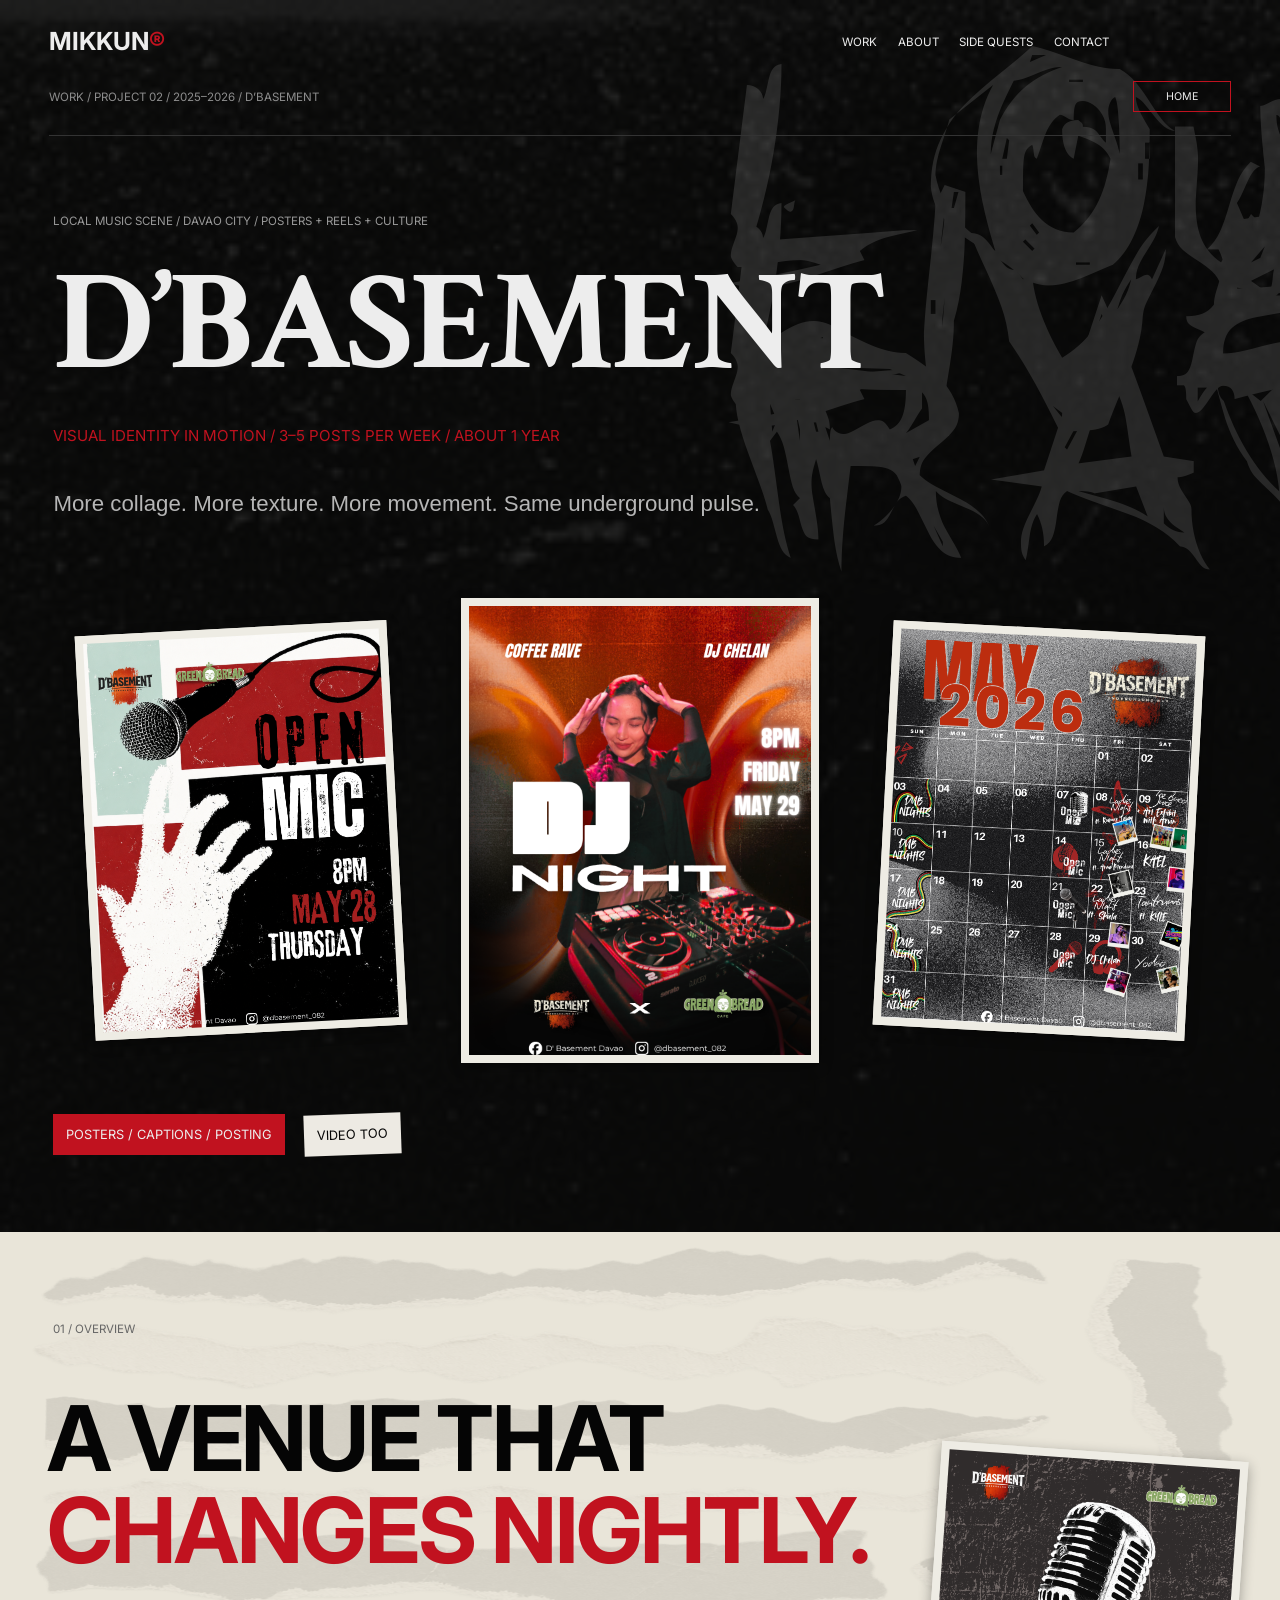
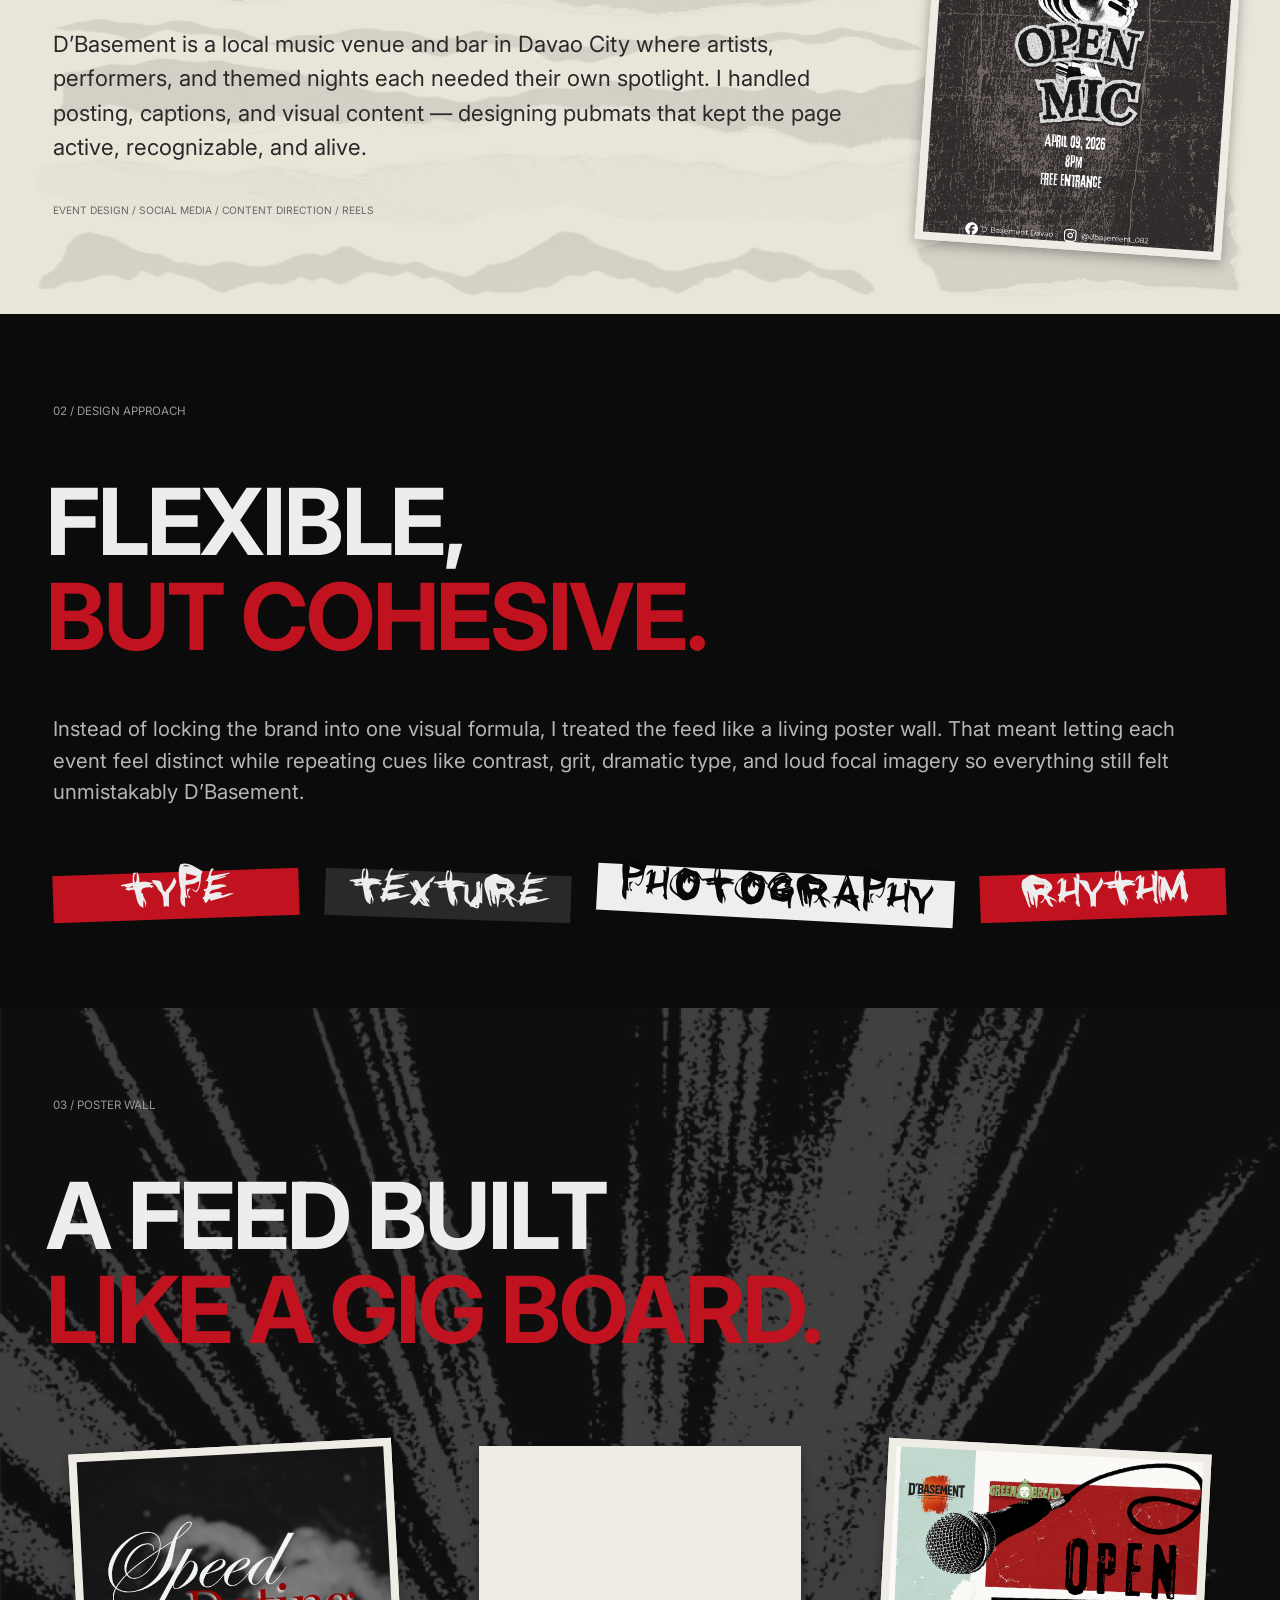
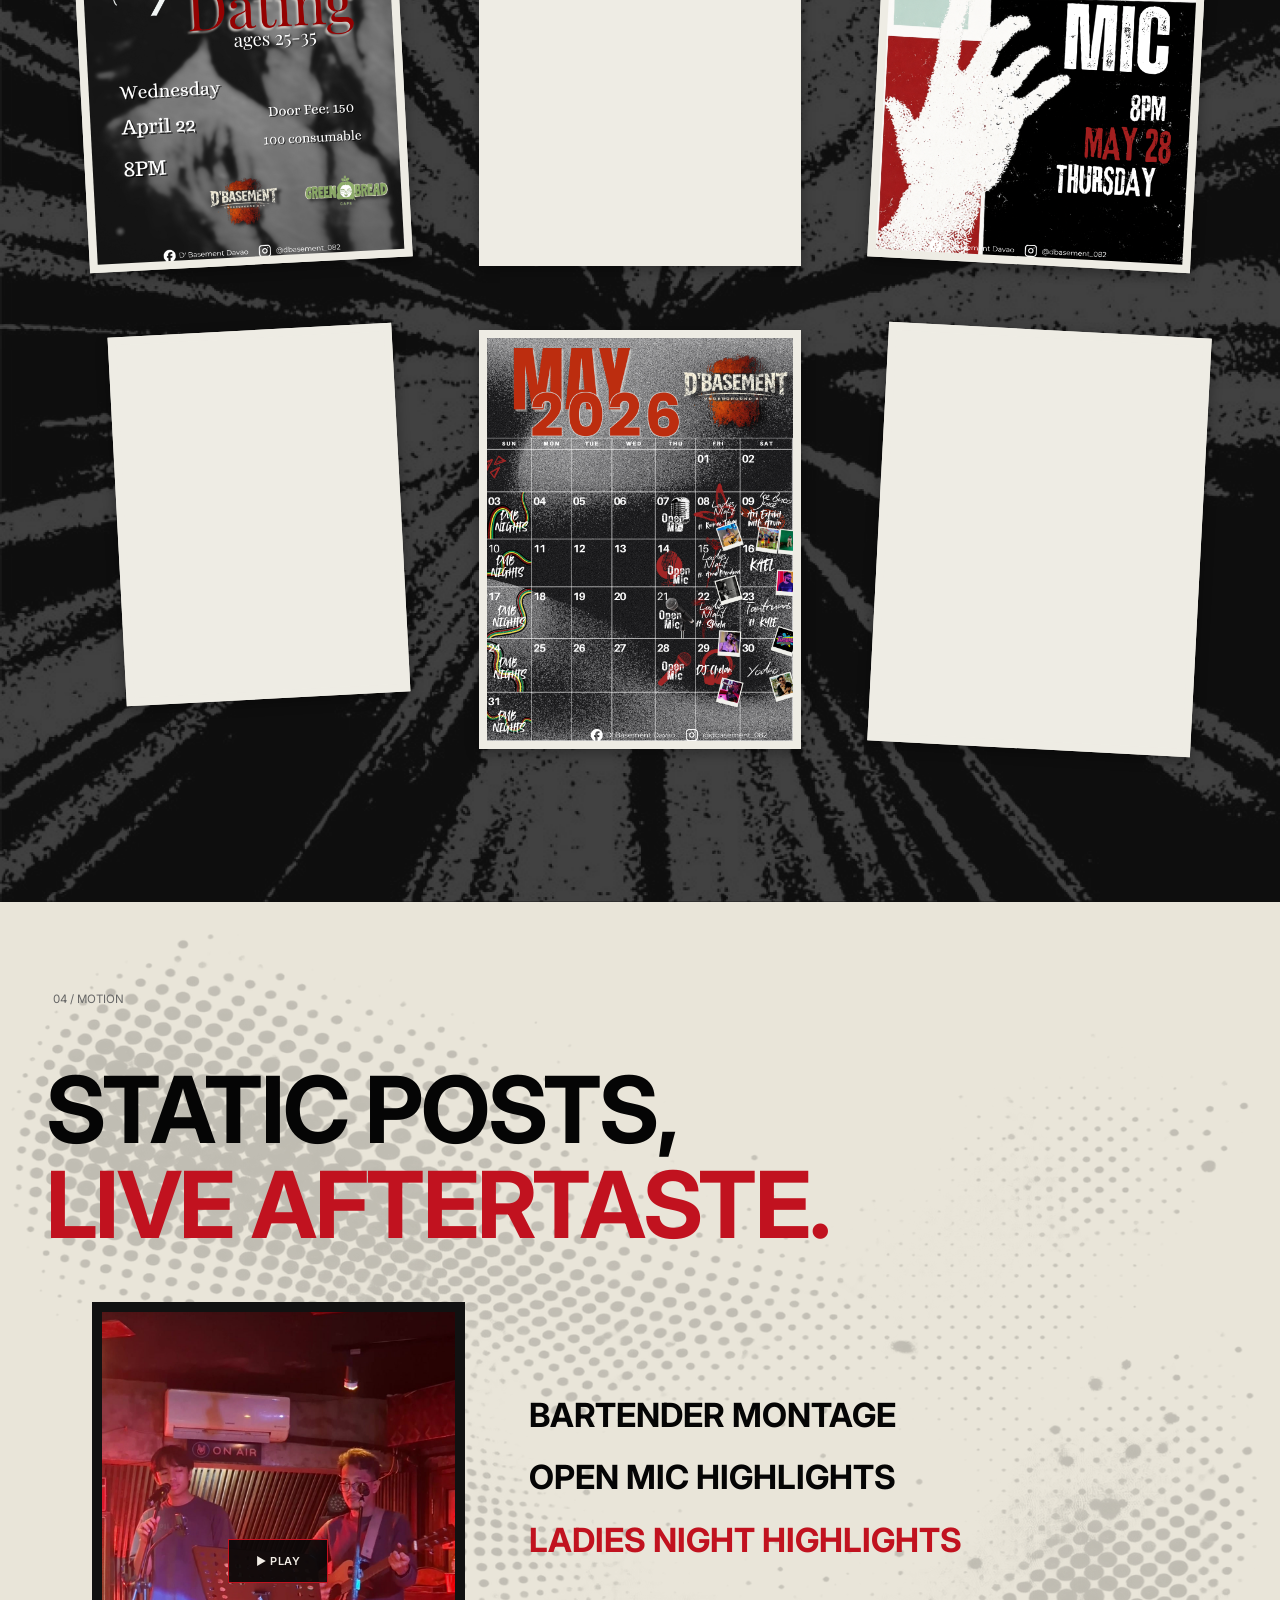
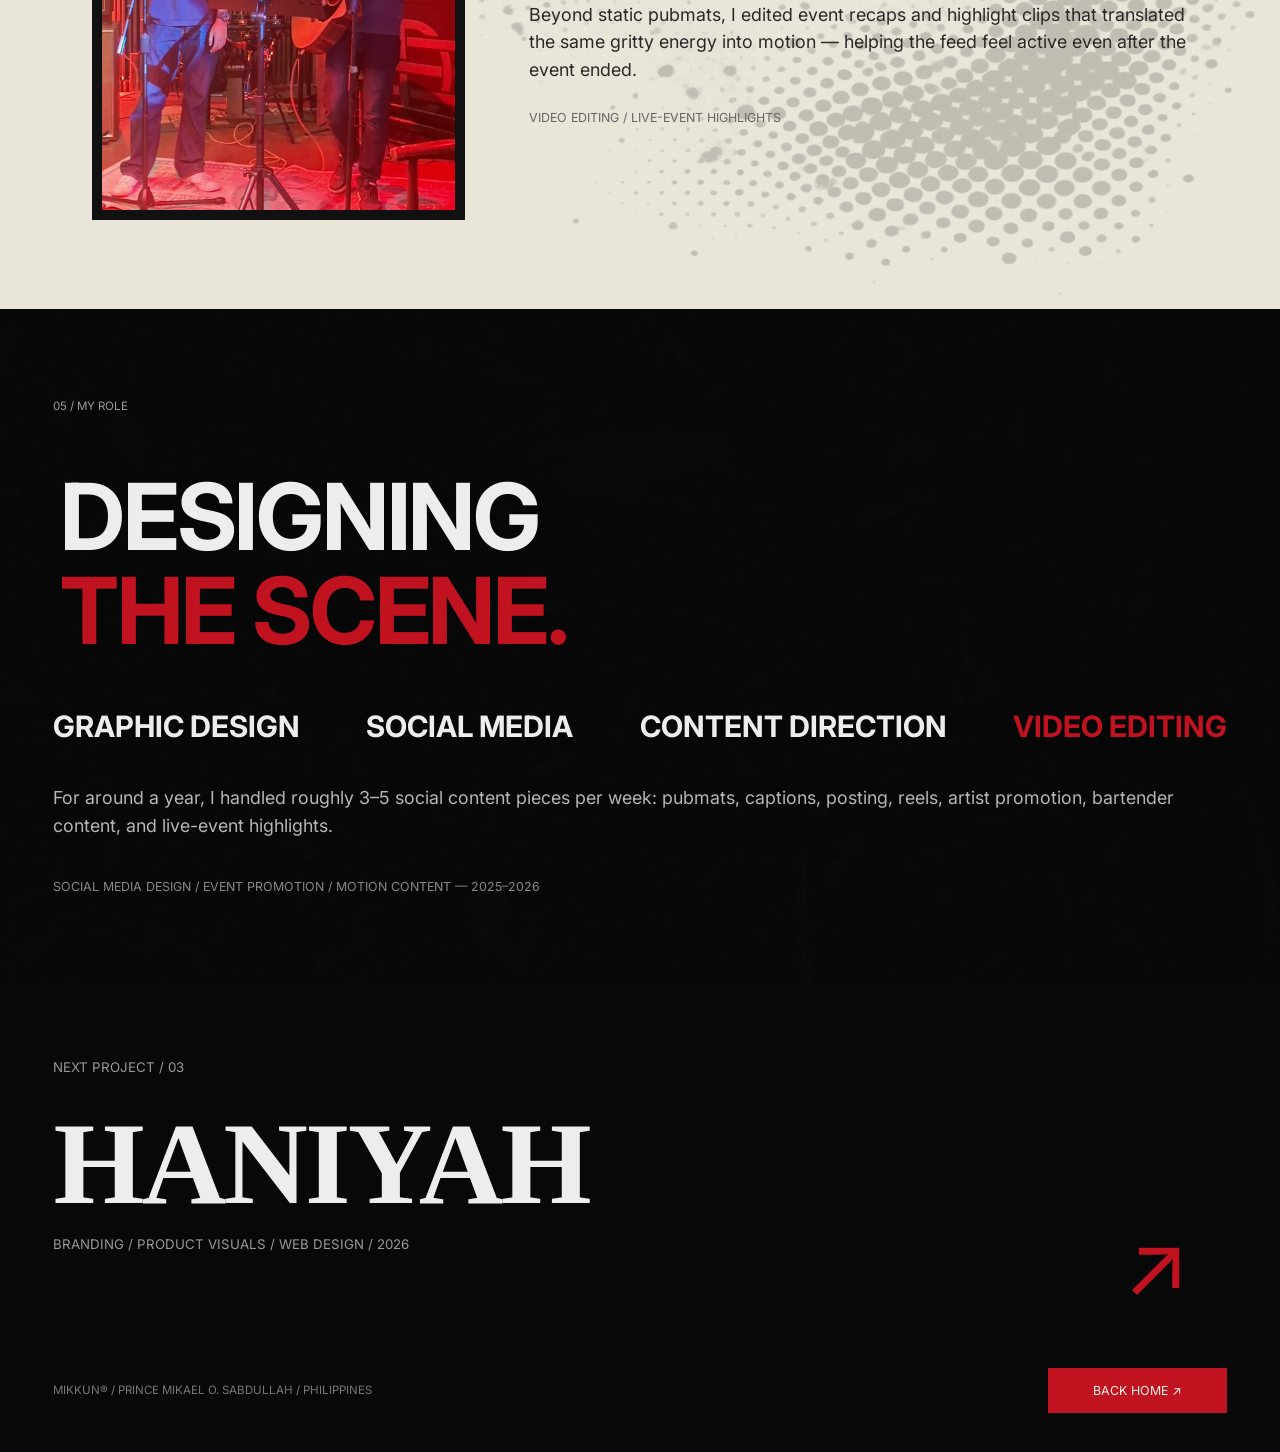
==== commit 01f4c72d: "Set hero WORKS text black and prevent D'Basement font shifts" ====
--- a/dbasement.html
+++ b/dbasement.html
@@ -1,5 +1,5 @@
 <!doctype html>
-<html lang="en"><head><meta charset="utf-8"><meta name="viewport" content="width=device-width, initial-scale=1"><meta name="theme-color" content="#050505"><link rel="icon" href="data:,"><title>D’Basement — MIKKUN</title><meta name="description" content="Social media design, event promotion, and motion content for a local Davao music venue."><link rel="stylesheet" href="styles.css?v=20261020-motion"><link rel="stylesheet" href="project-pages.css"><script defer src="project-pages.js"></script><link rel="stylesheet" href="interactions.css"><link rel="stylesheet" href="media.css"><script defer src="media.js"></script><script defer src="interactions.js"></script></head><body class="case-page dbasement"><a class="skip-link" href="#content">Skip to content</a><header class="case-header"><a class="case-brand" href="index.html">MIKKUN<span>®</span></a><nav class="case-nav" aria-label="Primary navigation"><a href="index.html#work">WORK</a><a href="index.html#about">ABOUT</a><a href="side-quests.html">SIDE QUESTS</a><a href="index.html#contact">CONTACT</a></nav><button class="case-menu-toggle" aria-controls="case-menu" aria-expanded="false" type="button">MENU</button><a class="home-link" href="index.html">HOME</a><p class="breadcrumb">WORK / PROJECT 02 / 2025–2026 / D’BASEMENT</p></header><nav id="case-menu" class="case-menu" aria-label="Mobile navigation" hidden><a href="index.html#work">WORK</a><a href="index.html#about">ABOUT</a><a href="side-quests.html">SIDE QUESTS</a><a href="index.html#contact">CONTACT</a></nav><main id="content">
+<html lang="en"><head><meta charset="utf-8"><meta name="viewport" content="width=device-width, initial-scale=1"><meta name="theme-color" content="#050505"><link rel="icon" href="data:,"><title>D’Basement — MIKKUN</title><meta name="description" content="Social media design, event promotion, and motion content for a local Davao music venue."><link rel="preload" href="assets/fonts/grunge.ttf" as="font" type="font/ttf" crossorigin><link rel="stylesheet" href="styles.css?v=20261020-motion"><link rel="stylesheet" href="https://fonts.googleapis.com/css2?family=Crimson+Text:wght@700&amp;family=Inter:ital,wght@0,400;0,700;1,900&amp;family=Jost:wght@700&amp;display=block"><style>@font-face{font-family:Grunge;src:url('assets/fonts/grunge.ttf') format('truetype');font-weight:400;font-style:normal;font-display:block}</style><link rel="stylesheet" href="project-pages.css"><script defer src="project-pages.js"></script><link rel="stylesheet" href="interactions.css"><link rel="stylesheet" href="media.css"><script defer src="media.js"></script><script defer src="interactions.js"></script></head><body class="case-page dbasement"><a class="skip-link" href="#content">Skip to content</a><header class="case-header"><a class="case-brand" href="index.html">MIKKUN<span>®</span></a><nav class="case-nav" aria-label="Primary navigation"><a href="index.html#work">WORK</a><a href="index.html#about">ABOUT</a><a href="side-quests.html">SIDE QUESTS</a><a href="index.html#contact">CONTACT</a></nav><button class="case-menu-toggle" aria-controls="case-menu" aria-expanded="false" type="button">MENU</button><a class="home-link" href="index.html">HOME</a><p class="breadcrumb">WORK / PROJECT 02 / 2025–2026 / D’BASEMENT</p></header><nav id="case-menu" class="case-menu" aria-label="Mobile navigation" hidden><a href="index.html#work">WORK</a><a href="index.html#about">ABOUT</a><a href="side-quests.html">SIDE QUESTS</a><a href="index.html#contact">CONTACT</a></nav><main id="content">
 <section class="case-hero db-hero"><p class="case-label" data-enter="copy">LOCAL MUSIC SCENE / DAVAO CITY / POSTERS + REELS + CULTURE</p><h1 data-enter="title">D’BASEMENT</h1><p class="case-role" data-enter="copy">VISUAL IDENTITY IN MOTION / 3–5 POSTS PER WEEK / ABOUT 1 YEAR</p><p class="case-copy" data-enter="copy">More collage. More texture. More movement. Same underground pulse.</p><div class="db-hero-posters"><figure class="visual poster " data-enter="image"><img src="assets/projects/c9e37.png" alt="Open Mic Thursdays event poster" decoding="async"></figure><figure class="visual poster " data-enter="image"><img src="assets/projects/f7607.png" alt="D’Basement DJ night promotion" decoding="async"></figure><figure class="visual poster " data-enter="image"><img src="assets/projects/95eb6.png" alt="May 2026 D’Basement event calendar" decoding="async"></figure></div><div class="stickers"><span>POSTERS / CAPTIONS / POSTING</span><span>VIDEO TOO</span></div></section>
 <section class="case-section paper db-overview"><p class="case-label" data-enter="copy">01 / OVERVIEW</p><h2 data-enter="title">A VENUE THAT<br><span>CHANGES NIGHTLY.</span></h2><p class="case-copy" data-enter="copy">D’Basement is a local music venue and bar in Davao City where artists, performers, and themed nights each needed their own spotlight. I handled posting, captions, and visual content — designing pubmats that kept the page active, recognizable, and alive.</p><figure class="visual poster " data-enter="image"><img src="assets/projects/e2b79.png" alt="D’Basement monochrome open mic poster" decoding="async"></figure><p class="micro">EVENT DESIGN / SOCIAL MEDIA / CONTENT DIRECTION / REELS</p></section>
 <section class="case-section db-approach"><p class="case-label" data-enter="copy">02 / DESIGN APPROACH</p><h2 data-enter="title">FLEXIBLE,<br><span>BUT COHESIVE.</span></h2><p class="case-copy" data-enter="copy">Instead of locking the brand into one visual formula, I treated the feed like a living poster wall. That meant letting each event feel distinct while repeating cues like contrast, grit, dramatic type, and loud focal imagery so everything still felt unmistakably D’Basement.</p><div class="word-band type-strips" data-enter="copy"><span>TYPE</span><span>TEXTURE</span><span>PHOTOGRAPHY</span><span>RHYTHM</span></div></section>
--- a/styles.css
+++ b/styles.css
@@ -68,7 +68,7 @@
 .hero-manifesto{position:absolute;z-index:8;left:7.2cqw;top:32.3cqw;display:grid;gap:.78cqw;color:var(--white)}
 .hero-manifesto strong{font-size:1.689cqw;line-height:1.04}
 .hero-manifesto strong:nth-child(2){font-size:2.122cqw}
-.hero-manifesto em{color:var(--red);font-style:normal}
+.hero-manifesto em{color:#000;font-style:normal}
 .hero-meta{position:absolute;z-index:8;left:7.27cqw;top:44.15cqw;margin:0;font-size:.947cqw;color:var(--white)}
 .scroll-enter{position:absolute;z-index:8;left:79.43cqw;top:48.16cqw;font-size:.758cqw;color:var(--white)}
 
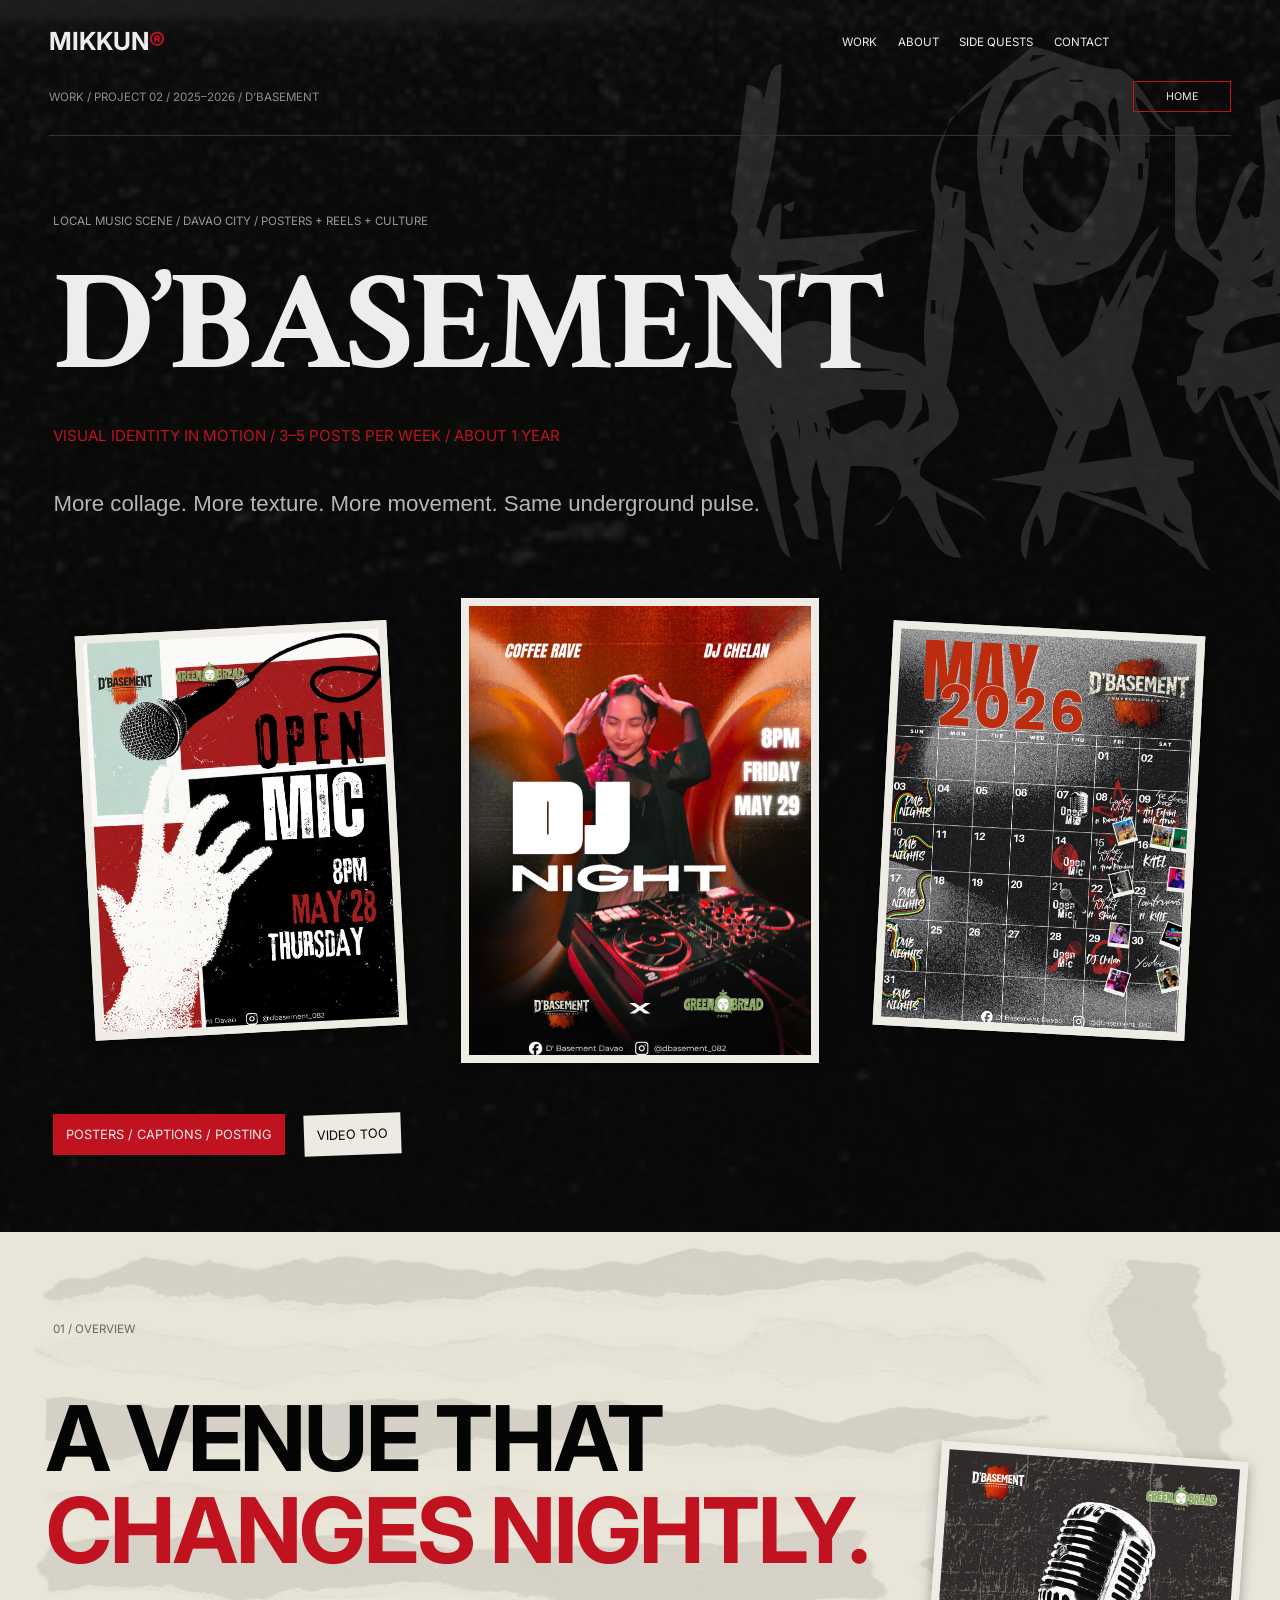
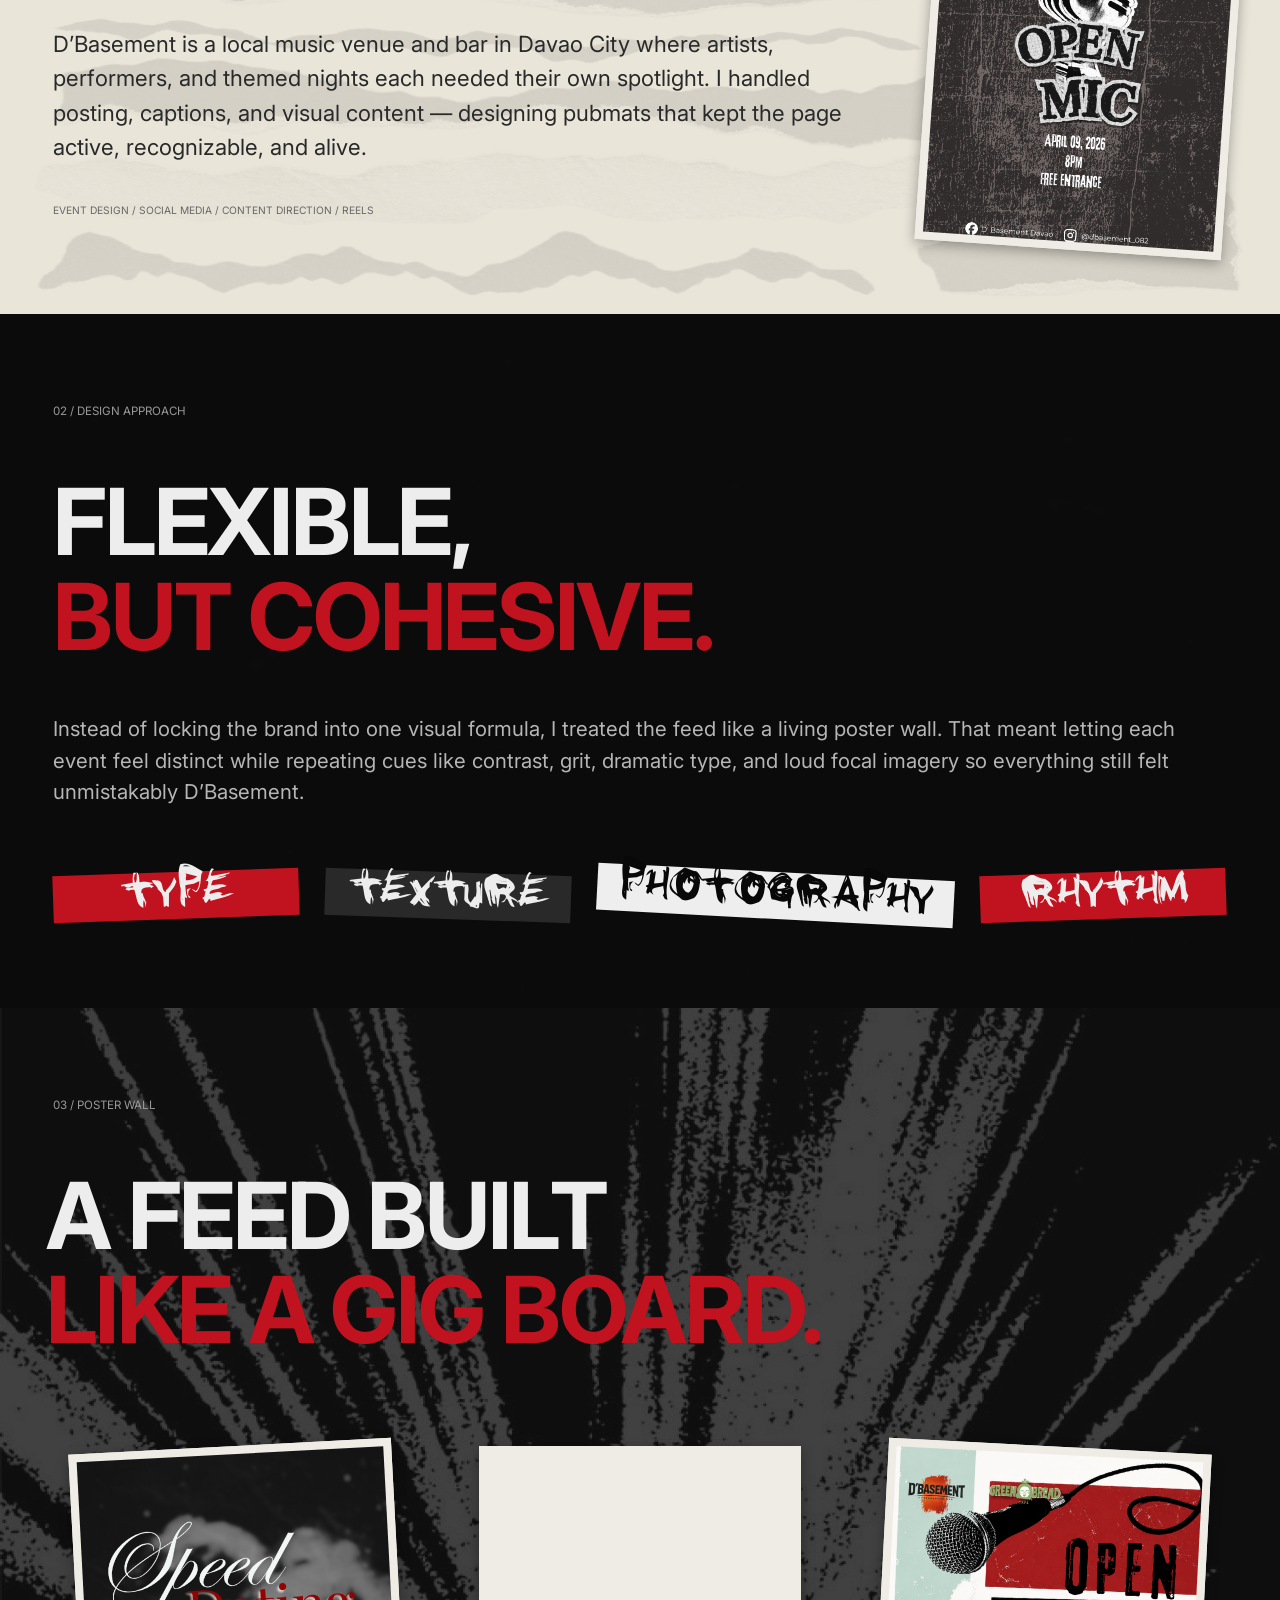
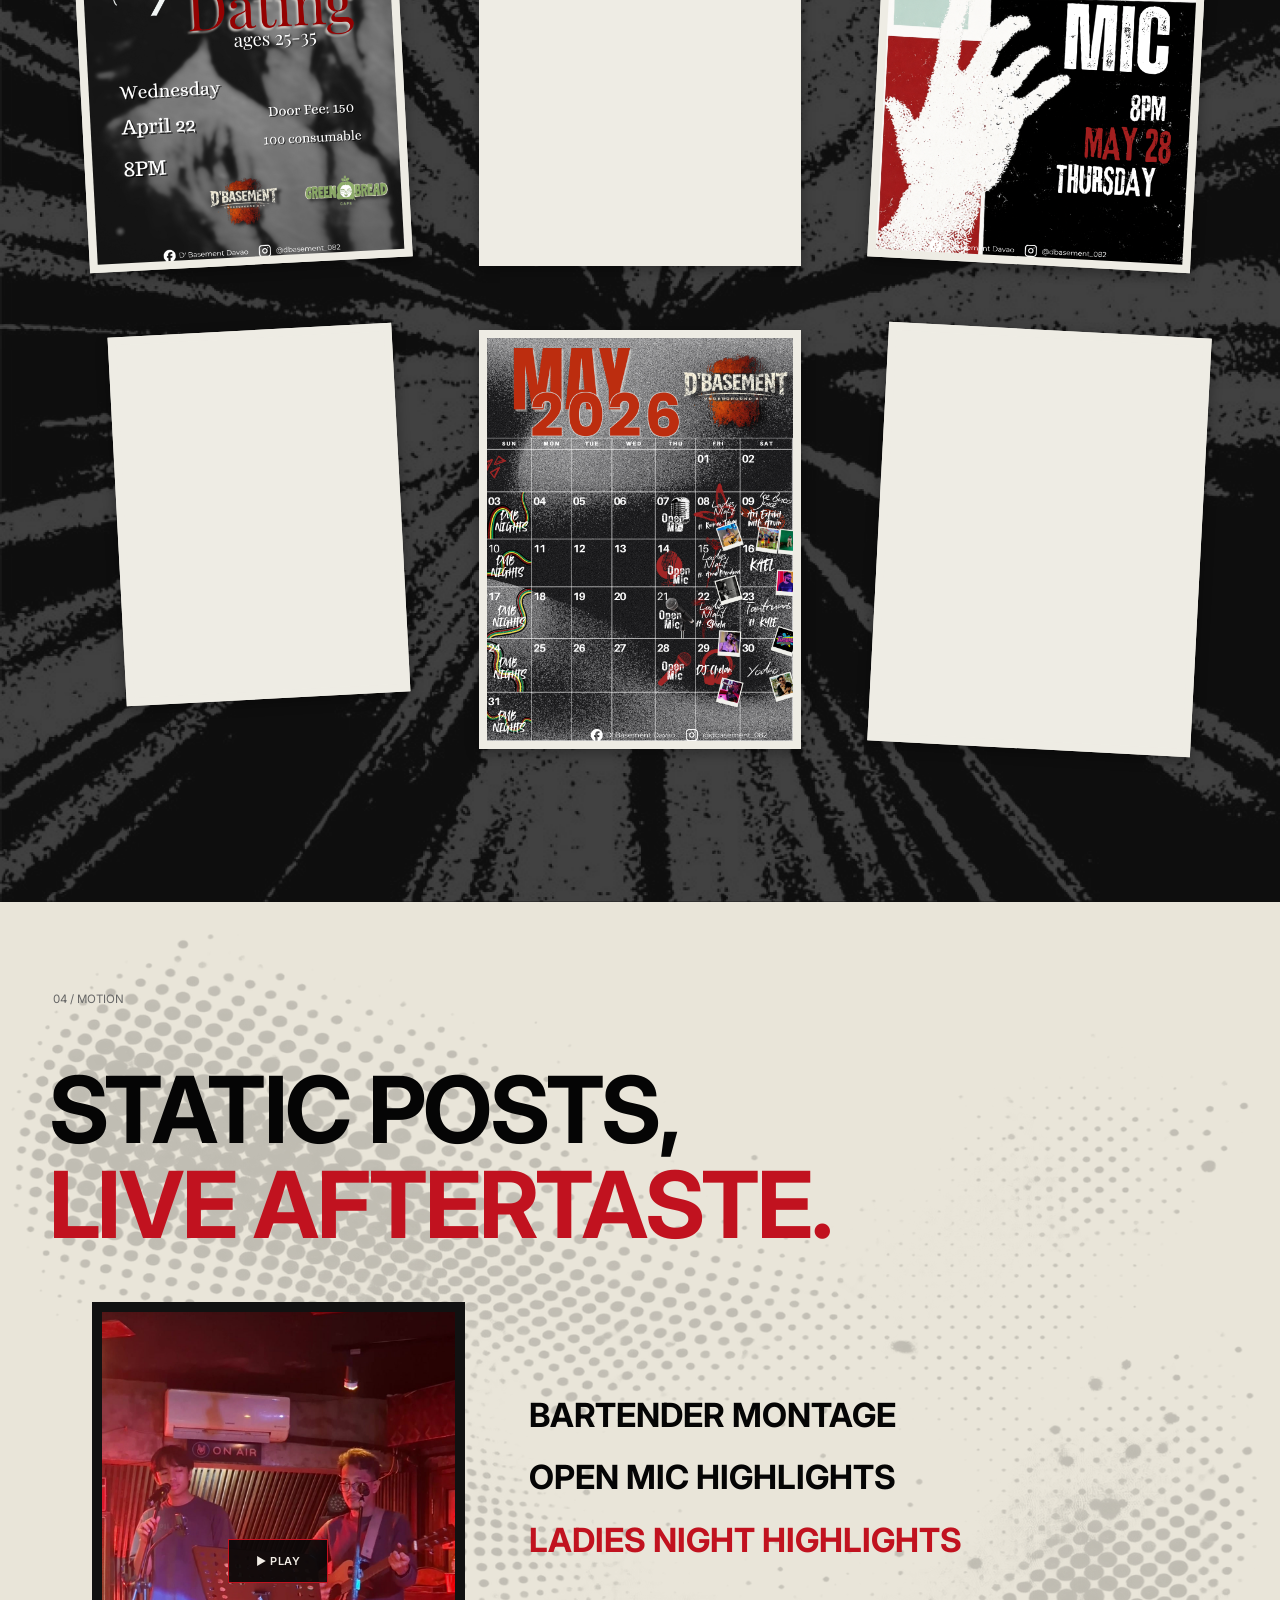
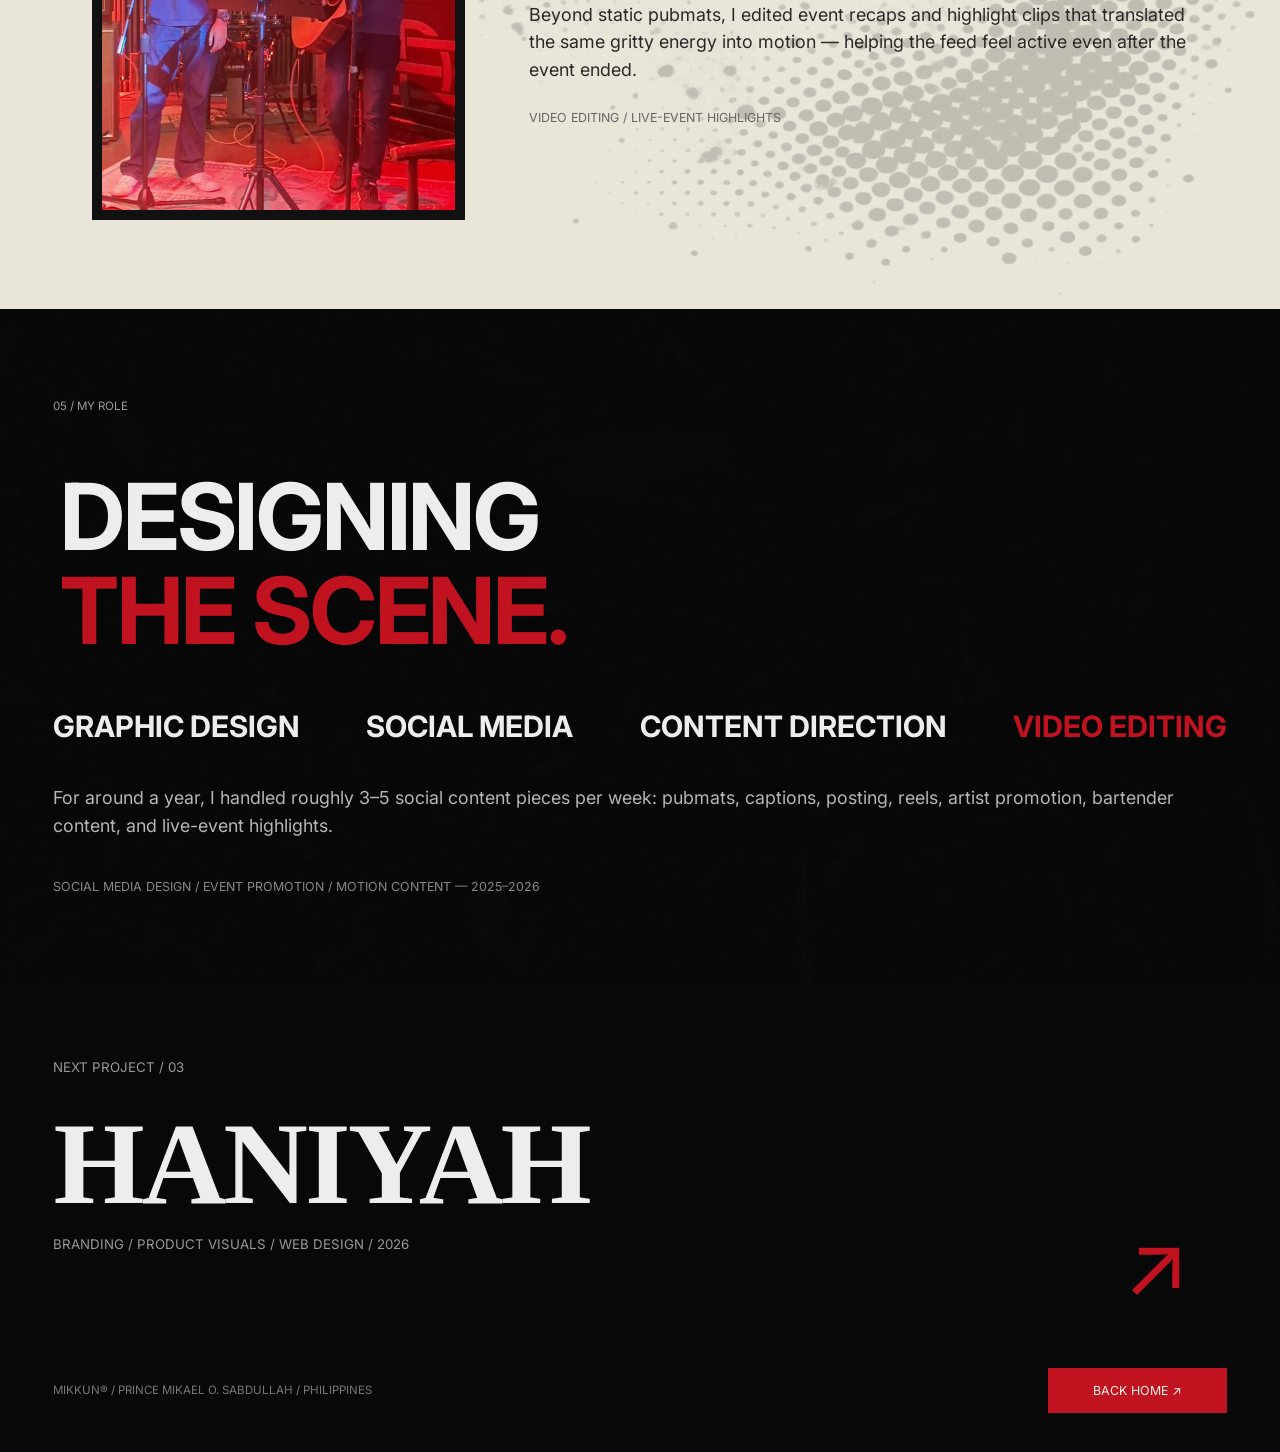
==== commit 0b131288: "Add Cloudflare Web Analytics" ====
--- a/dbasement.html
+++ b/dbasement.html
@@ -1,8 +1,10 @@
 <!doctype html>
-<html lang="en"><head><meta charset="utf-8"><meta name="viewport" content="width=device-width, initial-scale=1"><meta name="theme-color" content="#050505"><link rel="icon" href="data:,"><title>D’Basement — MIKKUN</title><meta name="description" content="Social media design, event promotion, and motion content for a local Davao music venue."><link rel="preload" href="assets/fonts/grunge.ttf" as="font" type="font/ttf" crossorigin><link rel="stylesheet" href="styles.css?v=20261020-motion"><link rel="stylesheet" href="https://fonts.googleapis.com/css2?family=Crimson+Text:wght@700&amp;family=Inter:ital,wght@0,400;0,700;1,900&amp;family=Jost:wght@700&amp;display=block"><style>@font-face{font-family:Grunge;src:url('assets/fonts/grunge.ttf') format('truetype');font-weight:400;font-style:normal;font-display:block}</style><link rel="stylesheet" href="project-pages.css"><script defer src="project-pages.js"></script><link rel="stylesheet" href="interactions.css"><link rel="stylesheet" href="media.css"><script defer src="media.js"></script><script defer src="interactions.js"></script></head><body class="case-page dbasement"><a class="skip-link" href="#content">Skip to content</a><header class="case-header"><a class="case-brand" href="index.html">MIKKUN<span>®</span></a><nav class="case-nav" aria-label="Primary navigation"><a href="index.html#work">WORK</a><a href="index.html#about">ABOUT</a><a href="side-quests.html">SIDE QUESTS</a><a href="index.html#contact">CONTACT</a></nav><button class="case-menu-toggle" aria-controls="case-menu" aria-expanded="false" type="button">MENU</button><a class="home-link" href="index.html">HOME</a><p class="breadcrumb">WORK / PROJECT 02 / 2025–2026 / D’BASEMENT</p></header><nav id="case-menu" class="case-menu" aria-label="Mobile navigation" hidden><a href="index.html#work">WORK</a><a href="index.html#about">ABOUT</a><a href="side-quests.html">SIDE QUESTS</a><a href="index.html#contact">CONTACT</a></nav><main id="content">
+<html lang="en"><head><meta charset="utf-8"><meta name="viewport" content="width=device-width, initial-scale=1"><meta name="theme-color" content="#050505"><link rel="icon" type="image/png" sizes="32x32" href="assets/favicon-32x32.png">
+<link rel="icon" type="image/png" sizes="16x16" href="assets/favicon-16x16.png">
+<link rel="apple-touch-icon" sizes="180x180" href="assets/apple-touch-icon.png"><title>D’Basement — MIKKUN</title><meta name="description" content="Social media design, event promotion, and motion content for a local Davao music venue."><link rel="preload" href="assets/fonts/grunge.ttf" as="font" type="font/ttf" crossorigin><link rel="stylesheet" href="styles.css?v=20261020-motion"><link rel="stylesheet" href="https://fonts.googleapis.com/css2?family=Crimson+Text:wght@700&amp;family=Inter:ital,wght@0,400;0,700;1,900&amp;family=Jost:wght@700&amp;display=block"><style>@font-face{font-family:Grunge;src:url('assets/fonts/grunge.ttf') format('truetype');font-weight:400;font-style:normal;font-display:block}</style><link rel="stylesheet" href="project-pages.css"><script defer src="project-pages.js"></script><link rel="stylesheet" href="interactions.css"><link rel="stylesheet" href="media.css"><script defer src="media.js"></script><script defer src="interactions.js"></script></head><body class="case-page dbasement"><a class="skip-link" href="#content">Skip to content</a><header class="case-header"><a class="case-brand" href="index.html">MIKKUN<span>®</span></a><nav class="case-nav" aria-label="Primary navigation"><a href="index.html#work">WORK</a><a href="index.html#about">ABOUT</a><a href="side-quests.html">SIDE QUESTS</a><a href="index.html#contact">CONTACT</a></nav><button class="case-menu-toggle" aria-controls="case-menu" aria-expanded="false" type="button">MENU</button><a class="home-link" href="index.html">HOME</a><p class="breadcrumb">WORK / PROJECT 02 / 2025–2026 / D’BASEMENT</p></header><nav id="case-menu" class="case-menu" aria-label="Mobile navigation" hidden><a href="index.html#work">WORK</a><a href="index.html#about">ABOUT</a><a href="side-quests.html">SIDE QUESTS</a><a href="index.html#contact">CONTACT</a></nav><main id="content">
 <section class="case-hero db-hero"><p class="case-label" data-enter="copy">LOCAL MUSIC SCENE / DAVAO CITY / POSTERS + REELS + CULTURE</p><h1 data-enter="title">D’BASEMENT</h1><p class="case-role" data-enter="copy">VISUAL IDENTITY IN MOTION / 3–5 POSTS PER WEEK / ABOUT 1 YEAR</p><p class="case-copy" data-enter="copy">More collage. More texture. More movement. Same underground pulse.</p><div class="db-hero-posters"><figure class="visual poster " data-enter="image"><img src="assets/projects/c9e37.png" alt="Open Mic Thursdays event poster" decoding="async"></figure><figure class="visual poster " data-enter="image"><img src="assets/projects/f7607.png" alt="D’Basement DJ night promotion" decoding="async"></figure><figure class="visual poster " data-enter="image"><img src="assets/projects/95eb6.png" alt="May 2026 D’Basement event calendar" decoding="async"></figure></div><div class="stickers"><span>POSTERS / CAPTIONS / POSTING</span><span>VIDEO TOO</span></div></section>
 <section class="case-section paper db-overview"><p class="case-label" data-enter="copy">01 / OVERVIEW</p><h2 data-enter="title">A VENUE THAT<br><span>CHANGES NIGHTLY.</span></h2><p class="case-copy" data-enter="copy">D’Basement is a local music venue and bar in Davao City where artists, performers, and themed nights each needed their own spotlight. I handled posting, captions, and visual content — designing pubmats that kept the page active, recognizable, and alive.</p><figure class="visual poster " data-enter="image"><img src="assets/projects/e2b79.png" alt="D’Basement monochrome open mic poster" decoding="async"></figure><p class="micro">EVENT DESIGN / SOCIAL MEDIA / CONTENT DIRECTION / REELS</p></section>
 <section class="case-section db-approach"><p class="case-label" data-enter="copy">02 / DESIGN APPROACH</p><h2 data-enter="title">FLEXIBLE,<br><span>BUT COHESIVE.</span></h2><p class="case-copy" data-enter="copy">Instead of locking the brand into one visual formula, I treated the feed like a living poster wall. That meant letting each event feel distinct while repeating cues like contrast, grit, dramatic type, and loud focal imagery so everything still felt unmistakably D’Basement.</p><div class="word-band type-strips" data-enter="copy"><span>TYPE</span><span>TEXTURE</span><span>PHOTOGRAPHY</span><span>RHYTHM</span></div></section>
 <section class="case-section db-wall"><p class="case-label" data-enter="copy">03 / POSTER WALL</p><h2 data-enter="title">A FEED BUILT<br><span>LIKE A GIG BOARD.</span></h2><div class="poster-wall"><figure class="visual poster " data-enter="image"><img src="assets/projects/21a5a.png" alt="D’Basement acoustic night artist promotion" decoding="async"></figure><figure class="visual poster " data-enter="image"><img src="assets/projects/722b0.png" alt="Te Quo Duo live music poster" decoding="async"></figure><figure class="visual poster " data-enter="image"><img src="assets/projects/c9e37.png" alt="Open mic event promotion" decoding="async"></figure><figure class="visual poster " data-enter="image"><img src="assets/projects/9cd67.png" alt="D’Basement live event poster" decoding="async"></figure><figure class="visual poster " data-enter="image"><img src="assets/projects/95eb6.png" alt="Monthly gig calendar" decoding="async"></figure><figure class="visual poster " data-enter="image"><img src="assets/projects/ecf72.png" alt="D’Basement live artist poster" decoding="async"></figure></div></section>
 <section class="case-section paper db-motion" id="motion"><p class="case-label" data-enter="copy">04 / MOTION</p><h2 data-enter="title">STATIC POSTS,<br><span>LIVE AFTERTASTE.</span></h2><div class="motion-layout"><figure class="visual motion-still" data-enter="image"><img src="assets/projects/66caf.png" alt="D’Basement live performance video still" decoding="async"></figure><div><div class="word-band motion-topics" data-enter="copy"><span>BARTENDER MONTAGE</span><span>OPEN MIC HIGHLIGHTS</span><span>LADIES NIGHT HIGHLIGHTS</span></div><p class="case-copy" data-enter="copy">Beyond static pubmats, I edited event recaps and highlight clips that translated the same gritty energy into motion — helping the feed feel active even after the event ended.</p><p class="micro">VIDEO EDITING / LIVE-EVENT HIGHLIGHTS</p></div></div></section>
-<section class="case-section db-role"><p class="case-label" data-enter="copy">05 / MY ROLE</p><h2 data-enter="title">DESIGNING<br><span>THE SCENE.</span></h2><div class="word-band " data-enter="copy"><span>GRAPHIC DESIGN</span><span>SOCIAL MEDIA</span><span>CONTENT DIRECTION</span><span>VIDEO EDITING</span></div><p class="case-copy" data-enter="copy">For around a year, I handled roughly 3–5 social content pieces per week: pubmats, captions, posting, reels, artist promotion, bartender content, and live-event highlights.</p><p class="micro">SOCIAL MEDIA DESIGN / EVENT PROMOTION / MOTION CONTENT — 2025–2026</p></section></main><footer class="case-next"><a class="next-project" href="haniyah.html" data-enter="title"><p class="case-label" data-enter="copy">NEXT PROJECT / 03</p><h2>HANIYAH</h2><p>BRANDING / PRODUCT VISUALS / WEB DESIGN / 2026</p><span class="next-arrow" aria-hidden="true">↗</span></a><div class="case-bottom"><small>MIKKUN® / PRINCE MIKAEL O. SABDULLAH / PHILIPPINES</small><a class="back-home" href="index.html#work">BACK HOME ↗</a></div></footer></body></html>
+<section class="case-section db-role"><p class="case-label" data-enter="copy">05 / MY ROLE</p><h2 data-enter="title">DESIGNING<br><span>THE SCENE.</span></h2><div class="word-band " data-enter="copy"><span>GRAPHIC DESIGN</span><span>SOCIAL MEDIA</span><span>CONTENT DIRECTION</span><span>VIDEO EDITING</span></div><p class="case-copy" data-enter="copy">For around a year, I handled roughly 3–5 social content pieces per week: pubmats, captions, posting, reels, artist promotion, bartender content, and live-event highlights.</p><p class="micro">SOCIAL MEDIA DESIGN / EVENT PROMOTION / MOTION CONTENT — 2025–2026</p></section></main><footer class="case-next"><a class="next-project" href="haniyah.html" data-enter="title"><p class="case-label" data-enter="copy">NEXT PROJECT / 03</p><h2>HANIYAH</h2><p>BRANDING / PRODUCT VISUALS / WEB DESIGN / 2026</p><span class="next-arrow" aria-hidden="true">↗</span></a><div class="case-bottom"><small>MIKKUN® / PRINCE MIKAEL O. SABDULLAH / PHILIPPINES</small><a class="back-home" href="index.html#work">BACK HOME ↗</a></div></footer><!-- Cloudflare Web Analytics --><script type='module' src='https://static.cloudflareinsights.com/beacon.min.js' data-cf-beacon='{"token": "555a0d1014954419a54360ac0a014db0"}'></script><!-- End Cloudflare Web Analytics --></body></html>
--- a/styles.css
+++ b/styles.css
@@ -65,6 +65,8 @@
 .hero-creative{z-index:6;left:56.33cqw;top:20.92cqw;font-size:3.875cqw;color:#050505}
 .hero-portrait-wrap{position:absolute;z-index:5;left:31.16cqw;top:18.57cqw;width:37.69cqw;height:41.79cqw;pointer-events:none;transform:translateY(var(--scroll-y,0))}
 .hero-portrait{object-fit:fill;object-position:center top}
+/* Fit the new pose's transparent canvas inside the existing animated wrapper. */
+.hero-portrait[src="assets/hero-clean.png"]{position:absolute;left:-8cqw;bottom:0;width:auto;height:50cqw;object-fit:contain}
 .hero-manifesto{position:absolute;z-index:8;left:7.2cqw;top:32.3cqw;display:grid;gap:.78cqw;color:var(--white)}
 .hero-manifesto strong{font-size:1.689cqw;line-height:1.04}
 .hero-manifesto strong:nth-child(2){font-size:2.122cqw}
@@ -214,8 +216,10 @@
   .hero-creative{left:44.103cqw;top:67.949cqw;font-size:4.576cqw;line-height:normal}
   .hero-creative span,.hero-mobile-kicker,.hero-mobile-meta{display:none!important}
   .hero-mobile-meta{position:absolute;z-index:8;left:7.949cqw;top:67.96cqw;margin:0;font-size:2.179cqw}
-  .hero-portrait-wrap{left:22.564cqw;top:73.077cqw;width:95.385cqw;height:120.513cqw}
+  .hero-portrait-wrap{left:22.564cqw;top:auto;bottom:0;width:95.385cqw;height:120.513cqw}
   .hero-portrait{position:absolute;bottom:0;height:108.718cqw;object-fit:fill;object-position:center bottom}
+  /* Underlap the divider enough to retain the anchor during existing scroll depth. */
+  .hero-portrait[src="assets/hero-clean.png"]{left:-12.5cqw;bottom:-14px;height:114cqw}
   .hero-manifesto{left:6.154cqw;top:128.205cqw;gap:4.383cqw}
   .hero-manifesto strong{font-size:3.024cqw;line-height:normal;width:auto;white-space:nowrap}
   .hero-manifesto strong:nth-child(2){font-size:3.799cqw;line-height:normal;width:auto}
@@ -310,6 +314,8 @@
   .mobile-footer div{display:flex;justify-content:space-between;margin-top:7.18cqw;color:#777;font-size:1.872cqw}
 
   .hero-gradient::after{animation-duration:24s}
+  /* Mobile drift is written once per frame; avoid a second easing clock. */
+  .hero .hero-gradient{transition:none}
   @keyframes gradient-bloom-mobile{
     0%,100%{opacity:0;transform:translate3d(0,0,0) scale(1)}
     50%{opacity:.14;transform:translate3d(0,-1%,0) scale(1.035)}
@@ -317,6 +323,98 @@
   .hero-gradient::after{animation-name:gradient-bloom-mobile}
 }
 
+/* Mobile editorial pass: retain the phone composition, let copy set the rhythm. */
+@media (max-width:760px){
+  .hero{height:200cqw}
+  .site-header{height:64px;padding:18px 20px 0;background:#050505}
+  .site-header::after{top:63px;left:20px;right:20px}
+  .brand{font-size:18px;line-height:28px}
+  .menu-toggle{top:8px;right:12px;min-width:64px;min-height:44px;font-size:11px;color:#d0d0d0}
+  .mobile-menu{inset:72px 16px auto;padding:12px 20px;max-height:calc(100dvh - 96px);overflow:auto;border:1px solid #444}
+  .mobile-menu a{min-height:52px;display:flex;align-items:center;font-size:24px;border-bottom:1px solid #333}
+  .mobile-menu a:last-child{border-bottom:0}
+  /* Keep the original gradient size; carry its final red through the hero edge.
+     The extra 8px stays clipped and covers the existing mobile light drift. */
+  .hero-gradient{top:16.667cqw;height:calc(100% - 16.667cqw + 8px);background-size:100% 176.923cqw;background-position:center top;background-color:#920000}
+  .hero-logo{font-size:11.3cqw;top:26cqw;left:24cqw}
+  .hero-multi{font-size:4.7cqw;top:55cqw}
+  .hero-creative{font-size:5.1cqw;left:43cqw;top:69cqw}
+  .hero-manifesto{gap:14px;top:90cqw}
+  .hero-manifesto strong{font-size:clamp(11.5px,3.28cqw,14px);line-height:1.35;letter-spacing:-.02em}
+  .hero-manifesto strong:nth-child(2){font-size:clamp(16px,4.7cqw,21px);line-height:1.2}
+  .hero-meta.desktop-only{font-size:clamp(8px,2.3cqw,10px);max-width:87%;line-height:1.6}
+  .scroll-enter-mobile{font-size:9px;left:auto;right:20px;min-height:44px;display:flex;align-items:center;top:178cqw}
+  .manifesto{height:auto;padding:52px 20px 40px}
+  .manifesto h2{position:relative;inset:auto;width:auto;font-size:clamp(26px,7.7cqw,34px);line-height:1.3}
+  .manifesto p{position:relative;inset:auto;margin-top:24px;font-size:10px;line-height:1.6;max-width:32ch}
+  .work{height:auto;overflow:hidden}
+  .work .section-inner{height:auto;padding:40px 20px 48px}
+  .work .section-inner::after{inset:auto 20px 0;width:auto}
+  .work-eyebrow,.work-title{position:relative;inset:auto}
+  .work-eyebrow{font-size:10px;letter-spacing:.04em}
+  .work-title{font-size:clamp(29px,8.7cqw,38px);line-height:1.1;margin:20px 0 40px;letter-spacing:-.04em}
+  .project{display:grid;grid-template-columns:minmax(0,1fr);gap:14px;padding:32px 0;border-top:1px solid #ffffff24}
+  .project-copy{display:contents}
+  .project-year,.project-type,.project-description,.project-link,.project h3,.project-art{position:relative!important;inset:auto!important;width:auto!important;margin:0}
+  .project-year{order:0;font-size:10px}
+  .project h3{order:1;font-size:clamp(25px,7.2cqw,32px);line-height:1.1;letter-spacing:-.025em}
+  .project-type{order:2;font-size:10px;line-height:1.65;max-width:32ch}
+  .project-art{order:3;display:block;height:auto!important;aspect-ratio:1.94;margin:14px 4px!important}
+  .project-art img{position:relative;width:100%;height:100%}
+  .project-art::before{inset:-6px!important;width:auto!important;height:auto!important}
+  .project-description{order:4;font-size:14px!important;line-height:1.65;max-width:38ch}
+  .project-link{order:5;justify-self:start;min-height:44px;display:inline-flex;align-items:center;font-size:11px;border-bottom:1px solid #c1121f77}
+  .project-dbasement{grid-template-columns:minmax(0,.85fr) minmax(0,1.15fr);column-gap:20px;padding-block:40px}
+  .project-dbasement .project-year{grid-column:1/-1;grid-row:1}
+  .project-dbasement .project-art{grid-column:1;grid-row:2/6;aspect-ratio:.68;align-self:center;margin:0!important}
+  .project-dbasement h3{grid-column:2;grid-row:2;font-size:clamp(20px,5.8cqw,27px)}
+  .project-dbasement .project-type{grid-column:2;grid-row:3;font-size:9px}
+  .project-dbasement .project-description{grid-column:2;grid-row:4;font-size:13px!important;line-height:1.6}
+  .project-dbasement .project-link{grid-column:2;grid-row:5}
+  .project-haniyah .project-description{order:3}
+  .project-haniyah .project-art{order:4;width:72%!important;justify-self:end;aspect-ratio:1.43;margin-top:20px!important}
+  .about{height:auto}
+  .about .section-inner{height:auto;display:grid;grid-template-columns:minmax(0,.8fr) minmax(0,1.2fr);gap:24px 20px;padding:40px 20px 44px}
+  .about-copy{display:contents}
+  .about .eyebrow,.about h2,.about .lead,.about-body,.about-process,.about-mantra,.tools-label,.tools{position:relative;inset:auto;margin:0;width:auto}
+  .about .eyebrow{grid-column:1/-1;font-size:10px}
+  .about-photo{position:relative;inset:auto;grid-column:1;grid-row:2/4;width:100%;height:100%;min-height:220px}
+  .about-photo::after{inset:-4px;width:calc(100% + 8px);height:calc(100% + 8px);border-width:2px}
+  .about-photo img{object-fit:cover}
+  .about h2{grid-column:2;font-size:clamp(20px,5.9cqw,26px);line-height:1.15;align-self:end}
+  .about .lead{grid-column:2;font-size:12px;line-height:1.65}
+  .about-body,.about-process{grid-column:1/-1;font-size:14px;line-height:1.75}
+  .about-mantra{grid-column:1/-1;flex-wrap:wrap;gap:8px;font-size:clamp(16px,4.65cqw,21px);padding-block:12px}
+  .tools-label{grid-column:1/-1;font-size:10px;color:#999}
+  .tools{grid-column:1/-1;font-size:11px;line-height:1.8;overflow-wrap:anywhere;color:#bbb}
+  .side-quests{height:auto;padding:40px 20px 48px}
+  .side-quests .section-inner{height:auto}
+  .side-quests .eyebrow,.side-quests h2,.side-quests .section-copy,.side-quest-enter{position:relative;inset:auto;width:auto}
+  .side-quests .eyebrow{font-size:10px}
+  .side-quests h2{font-size:clamp(26px,7.8cqw,35px);line-height:1.15;margin:24px 0}
+  .side-quests .section-copy{font-size:14px;line-height:1.7;max-width:35ch}
+  .quest-grid{display:grid;grid-template-columns:repeat(3,minmax(0,1fr));gap:12px;margin-top:32px}
+  .quest-card{position:relative;inset:auto;width:100%;min-width:0}
+  .quest-photo,.quest-racket .quest-photo{width:100%;height:auto;aspect-ratio:.55}
+  .quest-card h3,.quest-racket h3,.quest-music h3{font-size:11px;line-height:1.45;margin-top:16px;min-height:32px}
+  .quest-card p{font-size:9px;line-height:1.65;margin-top:8px;overflow-wrap:anywhere}
+  .side-quest-enter{display:inline-flex;align-items:center;min-height:48px;margin-top:28px;font-size:11px;border-bottom:1px solid #c1121f77}
+  .contact{height:auto;padding:48px 20px 28px}
+  .contact .section-inner{height:auto}
+  .contact-label,.contact h2,.contact-blurb,.email,.socials,.mobile-footer{position:relative;inset:auto;width:auto;margin:0}
+  .contact-label{font-size:10px}
+  .contact h2{margin:24px 0;font-size:14cqw;line-height:1.05}
+  .contact-something{font-size:11.6cqw;margin-left:12%}
+  .contact-blurb{font-size:14px;line-height:1.7;max-width:35ch}
+  .email{display:inline-flex;align-items:center;min-height:48px;margin-top:20px;font-size:clamp(12px,3.5cqw,16px)}
+  .socials{flex-wrap:wrap;gap:4px 12px;margin-top:16px;font-size:10px}
+  .socials a{display:inline-flex;align-items:center;min-height:44px}
+  .socials>span{display:none}
+  .mobile-footer{margin-top:40px;padding-top:24px;border-top:1px solid #333}
+  .mobile-footer strong{font-size:18px}
+  .mobile-footer div{gap:20px;font-size:9px;line-height:1.7;margin-top:20px}
+}
+
 @media (prefers-reduced-motion:reduce){
   *,*::before,*::after{animation:none!important;transition:none!important;scroll-behavior:auto!important}
   [data-reveal],[data-motion-pending]{opacity:1!important;clip-path:none!important;transform:none!important;translate:none!important}
--- a/project-pages.css
+++ b/project-pages.css
@@ -318,4 +318,81 @@
  .side-contact .case-copy{font-size:11px;max-width:100%}.contact-email{font-size:12px;margin-top:25px;padding-bottom:6px}.case-socials{font-size:8px;gap:14px;margin-top:22px}
  .side-contact .case-bottom{margin-top:45px}
 }
+/* Phone reading rhythm and intentional touch-sized presentation. */
+@media(max-width:760px){
+ .case-page .case-header{margin-inline:20px;padding-block:12px;gap:10px 12px}
+ .case-page .case-brand{font-size:18px;min-height:44px;display:inline-flex;align-items:center}
+ .case-page .case-menu-toggle{font-size:11px;min-width:48px;min-height:44px;padding:8px}
+ .case-page .home-link{display:inline-flex;align-items:center;justify-content:center;min-height:44px;font-size:10px;padding:10px 14px}
+ .case-menu{position:fixed;inset:116px 16px auto;padding:12px 20px;max-height:calc(100dvh - 140px);overflow:auto;gap:0}
+ .case-menu a{display:flex;align-items:center;min-height:52px;font-size:24px;border-bottom:1px solid #333}
+ .case-menu a:last-child{border-bottom:0}
+ .case-page .breadcrumb{font-size:9px;line-height:1.6;overflow-wrap:anywhere}
+ .case-page .case-hero,.case-page .case-section,.case-page .case-next{min-height:0;padding:44px 20px 48px}
+ .case-page .case-label{font-size:10px;line-height:1.6;letter-spacing:.035em}
+ .case-page .case-role{font-size:10px;line-height:1.7}
+ .case-page:not(.haniyah) .case-copy{font-size:14px;line-height:1.75;max-width:100%}
+ .case-page .micro{font-size:10px;line-height:1.75}
+ .case-page .visual figcaption{font-size:10px;line-height:1.6}
+ .case-page h2{margin:26px 0;line-height:1.1}
+ .case-page .text-link{display:inline-flex;align-items:center;min-height:44px;font-size:11px;margin-top:20px}
+ .woodstones .wood-hero-media{margin-top:36px;gap:28px 24px}
+ .woodstones .wood-live{margin-top:28px}
+ .woodstones .wood-facts dt{font-size:9px;line-height:1.5}
+ .woodstones .wood-facts dd{font-size:12px;line-height:1.5}
+ .woodstones .wood-overview .word-band{margin-top:32px;font-size:clamp(14px,4.6cqw,20px)}
+ .woodstones .mobile-note{margin-top:32px!important}
+ .woodstones .process-images{margin-top:36px;gap:28px}
+ .woodstones .wood-showcase .visual{width:88%;margin-top:32px}
+ .case-page .role-section .word-band{font-size:13px;line-height:1.6;gap:16px}
+ /* Keep the whole link tappable while its entry translate settles. */
+ .case-page .next-project{padding-bottom:64px;clip-path:none!important}
+ .case-page .next-project>p{font-size:10px;line-height:1.7}
+ .case-page .next-project h2{font-size:clamp(30px,10.8cqw,47px);overflow-wrap:anywhere}
+ .case-page .next-arrow{right:4px;bottom:14px;font-size:38px}
+ .case-page .case-bottom{align-items:center;gap:14px;margin-top:24px}
+ .case-page .case-bottom small{font-size:8px;max-width:55%;line-height:1.8}
+ .case-page .back-home{display:inline-flex;align-items:center;justify-content:center;min-height:44px;padding:12px;font-size:10px}
+ .dbasement .db-hero .case-role{text-align:left;margin-top:20px}
+ .dbasement .db-hero>.case-copy{margin:24px 0 32px}
+ .dbasement .db-hero-posters{gap:12px;padding:0 3px}
+ .dbasement .stickers{font-size:9px;line-height:1.6;gap:8px;flex-wrap:wrap}
+ .dbasement .db-overview .case-copy{max-width:100%}
+ .dbasement .db-overview .poster{position:relative;inset:auto;width:44%;margin:28px 4px 0 auto}
+ .dbasement .db-overview .micro{max-width:100%;margin-top:24px}
+ .dbasement .type-strips{font-size:clamp(9px,2.6cqw,12px);gap:8px;display:grid;grid-template-columns:1fr 1fr}
+ .dbasement .type-strips span{padding:9px 6px;text-align:center}
+ .dbasement .poster-wall{margin:32px 5px 8px;gap:28px 20px}
+ .dbasement .motion-layout{grid-template-columns:minmax(0,1fr);gap:28px;margin-top:30px}
+ .dbasement .motion-still{width:80%;justify-self:center;aspect-ratio:.75}
+ .dbasement .motion-topics{display:flex;flex-wrap:wrap;gap:12px;font-size:12px;line-height:1.5;margin-bottom:20px}
+ .dbasement .motion-topics span{border-bottom:1px solid #7776;padding-bottom:6px}
+ .dbasement .db-role h2{margin-bottom:32px}
+ .dbasement .db-role .word-band{font-size:18px;line-height:1.5;gap:16px;margin-bottom:28px}
+ .haniyah .case-hero>.micro{display:block;font-size:10px;line-height:1.7;margin-top:24px}
+ .case-page.haniyah .case-copy{max-width:100%;font-size:16px;line-height:1.75}
+ .haniyah .hani-landing{margin-top:32px!important}
+ .haniyah .deliverables{padding:24px 20px;margin-top:32px}
+ .haniyah .deliverables ul{font-size:15px;line-height:1.9}
+ .haniyah .deliverables .micro:last-child{font-size:10px}
+ .haniyah .product-pair{gap:36px;margin:32px 0}
+ .haniyah .product-pair .visual:nth-child(2){margin-left:10px;margin-right:0}
+ .haniyah .luxury-pills{font-size:10px;gap:12px;line-height:1.5}
+ .haniyah .hani-role .word-band{font-size:14px;line-height:1.8;padding:20px 16px}
+ .haniyah .case-next{min-height:0}
+ .archive-page .archive-grid{gap:28px 20px;margin-top:32px}
+ .archive-page .side-hero .case-copy{margin-bottom:28px}
+ .archive-page .side-racket h2{font-size:7.8cqw;line-height:1.15}
+ .archive-page .side-music .case-copy{max-width:32ch}
+ .archive-page .music-archive{grid-template-columns:minmax(0,1fr);gap:32px;margin:32px 12px 0;align-items:start}
+ .archive-page .music-card,.archive-page .music-card.featured,.archive-page .music-card:nth-child(4){grid-column:auto;grid-row:auto;width:100%;margin:0;aspect-ratio:.7;transform:rotate(-1deg)}
+ .archive-page .music-card:nth-child(even){transform:rotate(1deg)}
+ .archive-page .music-card.featured{transform:none}
+ .archive-page .music-card figcaption{font-size:12px;padding:12px;gap:5px;margin:0}
+ .archive-page .music-card figcaption span{font-size:10px;line-height:1.6}
+ .archive-page .archive-note{font-size:10px;line-height:1.8}
+ .archive-page .contact-email{font-size:clamp(12px,3.5cqw,16px);min-height:44px;display:inline-flex;align-items:center;overflow-wrap:anywhere}
+ .case-page .case-socials{flex-wrap:wrap;gap:4px 18px;font-size:10px}
+ .case-socials a{min-height:44px;display:inline-flex;align-items:center}
+}
 @media(prefers-reduced-motion:reduce){.case-page{scroll-behavior:auto}.case-page *, .case-page *::before,.case-page *::after{scroll-behavior:auto!important;transition:none!important;animation:none!important}}
--- a/interactions.css
+++ b/interactions.css
@@ -75,7 +75,20 @@
  .motion-route__caption{bottom:12vh;font-size:11vw}
 }
 @media(prefers-reduced-motion:reduce){
+ /* Keep phone controls usable without hover, including gallery navigation. */
  .motion-target,.motion-magnet,.motion-chapter,.hero-gradient,.hero-logo,.logo-scratches{translate:none!important;rotate:none!important;scale:none!important;transition:none!important}
  .motion-target img{scale:none!important;clip-path:none!important;transition:none!important}
  .motion-cursor,.motion-route,.motion-progress,.motion-measure,.motion-preview{display:none!important}.db-wall::after{opacity:0!important}
 }
+@media(max-width:760px){
+ a,button{ -webkit-tap-highlight-color:transparent;touch-action:manipulation}
+ .motion-magnet:active{scale:.98}
+ .motion-gallery button{min-width:48px;min-height:48px;font-size:12px}
+ .motion-gallery__stage{inset:84px 16px 170px}
+ .motion-gallery__footer{bottom:max(20px,env(safe-area-inset-bottom));gap:16px;line-height:1.6}
+ .motion-gallery__caption{font-size:12px}
+ .motion-gallery__nav{gap:20px}
+ .motion-route__caption{bottom:calc(16vh + env(safe-area-inset-bottom));font-size:clamp(32px,10vw,48px);letter-spacing:-.035em}
+ .mobile-menu a:active,.case-menu a:active{color:var(--red);background:#ffffff08}
+ .project-link:focus-visible,.side-quest-enter:focus-visible,.menu-toggle:focus-visible{outline:2px solid var(--red);outline-offset:4px}
+}
--- a/media.css
+++ b/media.css
@@ -7,3 +7,8 @@
 .portfolio-media.is-video-active .portfolio-media__toggle{top:10px;left:10px;translate:none;min-width:80px}
 .portfolio-media__toggle:focus-visible{outline:2px solid #f1ece5;outline-offset:4px}
 .portfolio-media__status{position:absolute;width:1px;height:1px;padding:0;margin:-1px;overflow:hidden;clip-path:inset(50%);white-space:nowrap}
+@media(max-width:760px){
+ .portfolio-media__toggle{min-width:112px;min-height:48px;font-size:12px;padding:14px 18px;touch-action:manipulation}
+ .portfolio-media.is-video-active .portfolio-media__toggle{top:10px;left:10px;min-width:88px;min-height:44px;font-size:11px;padding:12px}
+ .portfolio-media.is-video-active{transform:none!important;rotate:none!important;translate:none!important}
+}
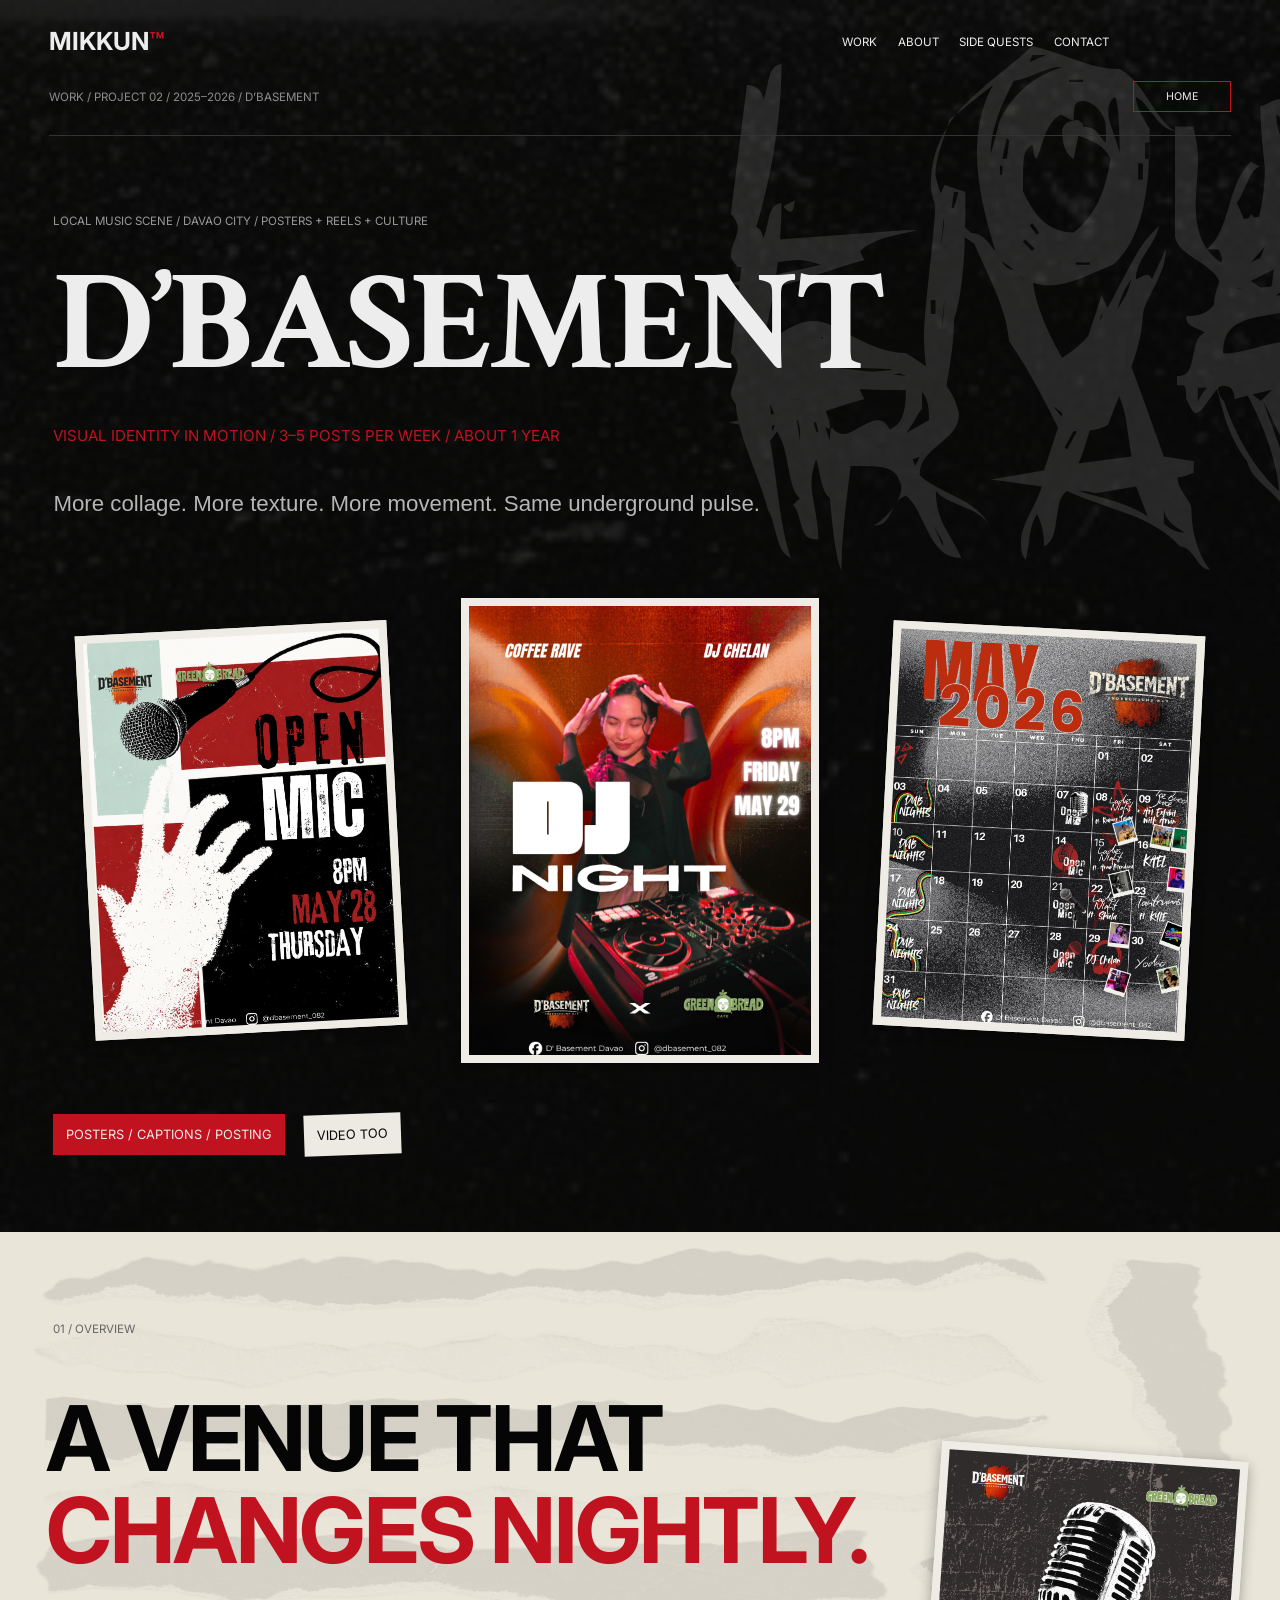
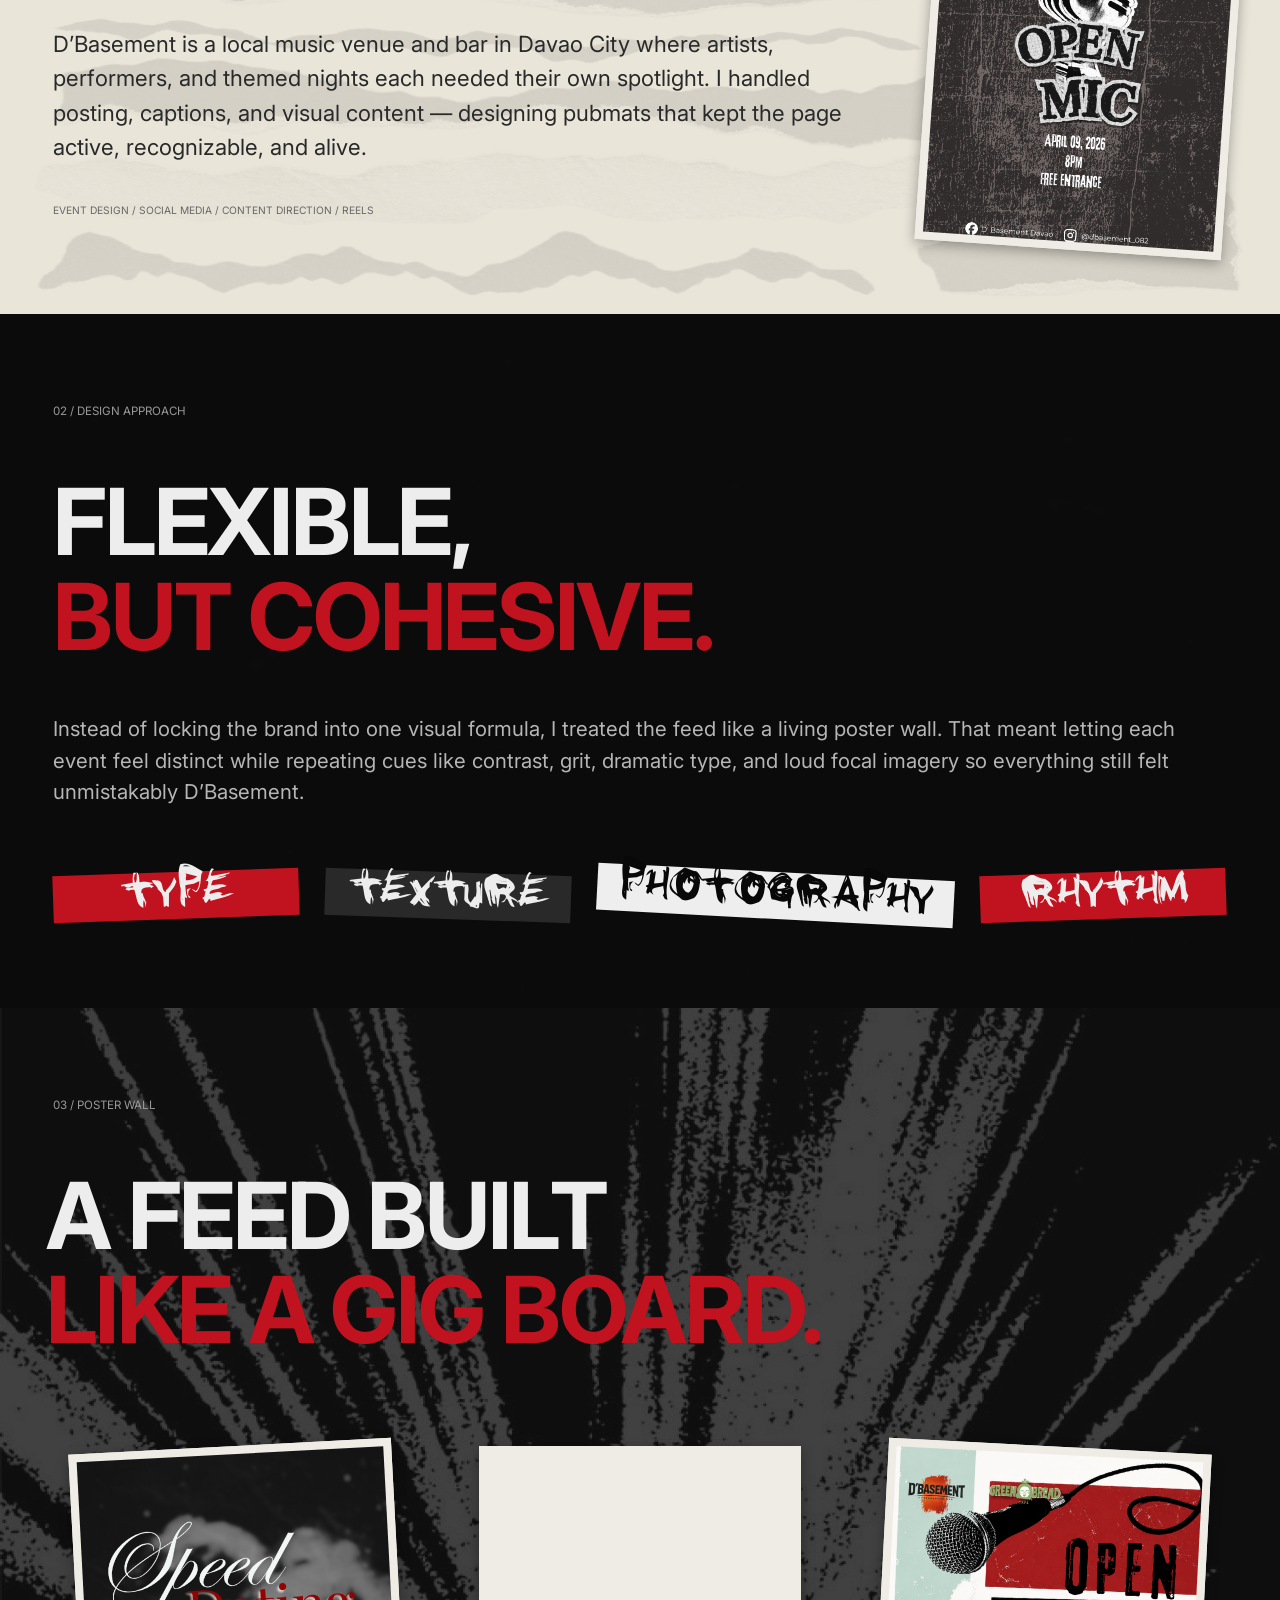
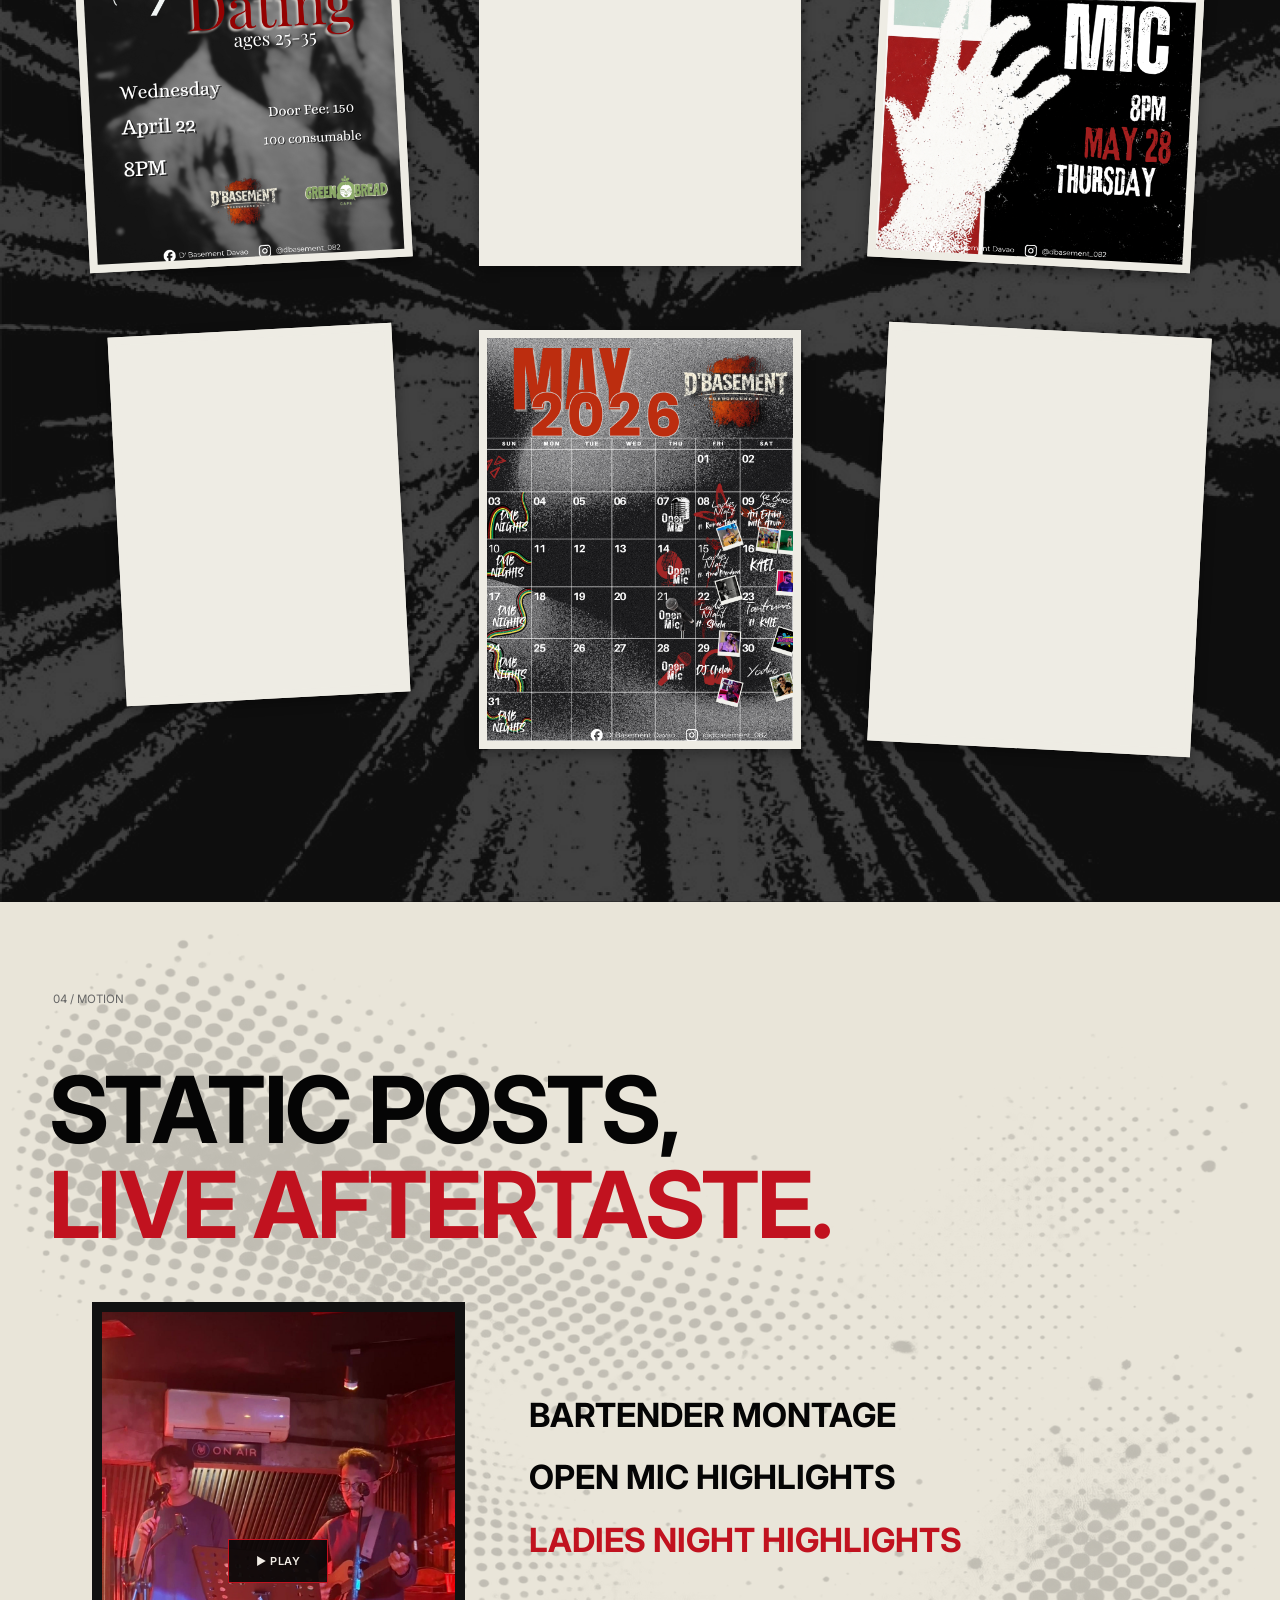
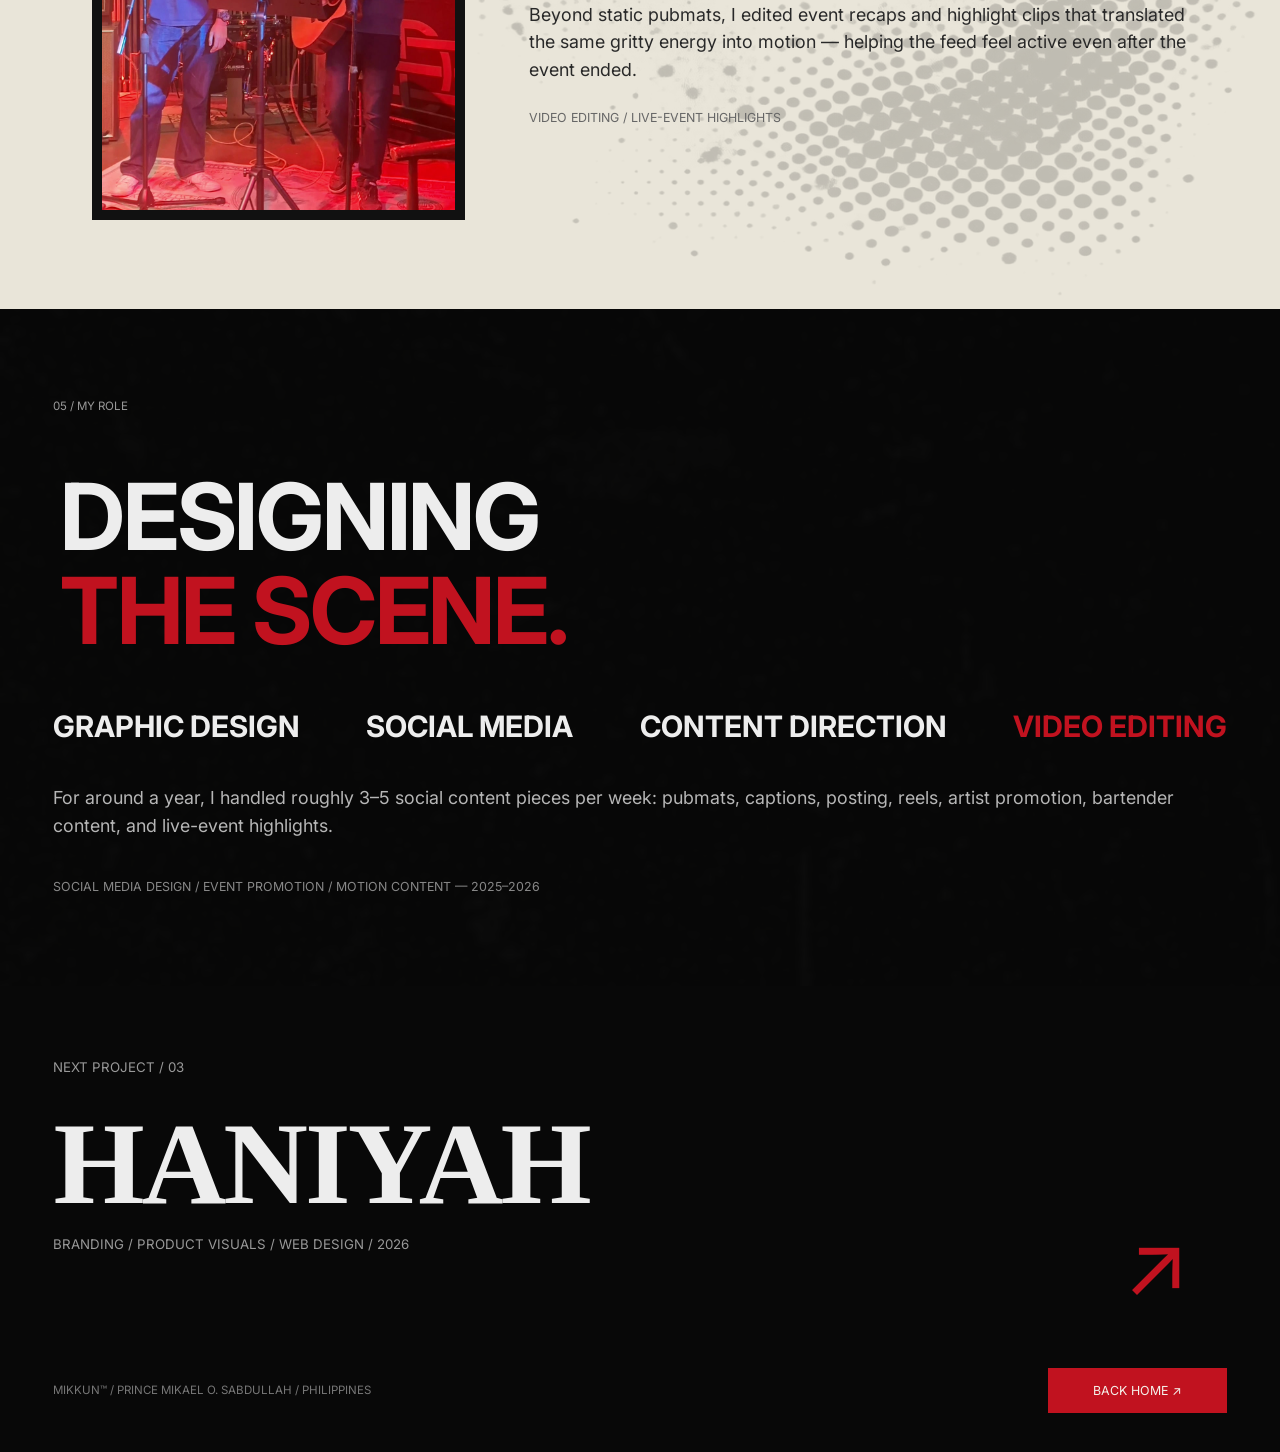
==== commit e56bc26a: "Refresh WoodStones and update MIKKUN trademark" ====
--- a/dbasement.html
+++ b/dbasement.html
@@ -1,10 +1,60 @@
 <!doctype html>
 <html lang="en"><head><meta charset="utf-8"><meta name="viewport" content="width=device-width, initial-scale=1"><meta name="theme-color" content="#050505"><link rel="icon" type="image/png" sizes="32x32" href="assets/favicon-32x32.png">
 <link rel="icon" type="image/png" sizes="16x16" href="assets/favicon-16x16.png">
-<link rel="apple-touch-icon" sizes="180x180" href="assets/apple-touch-icon.png"><title>D’Basement — MIKKUN</title><meta name="description" content="Social media design, event promotion, and motion content for a local Davao music venue."><link rel="preload" href="assets/fonts/grunge.ttf" as="font" type="font/ttf" crossorigin><link rel="stylesheet" href="styles.css?v=20261020-motion"><link rel="stylesheet" href="https://fonts.googleapis.com/css2?family=Crimson+Text:wght@700&amp;family=Inter:ital,wght@0,400;0,700;1,900&amp;family=Jost:wght@700&amp;display=block"><style>@font-face{font-family:Grunge;src:url('assets/fonts/grunge.ttf') format('truetype');font-weight:400;font-style:normal;font-display:block}</style><link rel="stylesheet" href="project-pages.css"><script defer src="project-pages.js"></script><link rel="stylesheet" href="interactions.css"><link rel="stylesheet" href="media.css"><script defer src="media.js"></script><script defer src="interactions.js"></script></head><body class="case-page dbasement"><a class="skip-link" href="#content">Skip to content</a><header class="case-header"><a class="case-brand" href="index.html">MIKKUN<span>®</span></a><nav class="case-nav" aria-label="Primary navigation"><a href="index.html#work">WORK</a><a href="index.html#about">ABOUT</a><a href="side-quests.html">SIDE QUESTS</a><a href="index.html#contact">CONTACT</a></nav><button class="case-menu-toggle" aria-controls="case-menu" aria-expanded="false" type="button">MENU</button><a class="home-link" href="index.html">HOME</a><p class="breadcrumb">WORK / PROJECT 02 / 2025–2026 / D’BASEMENT</p></header><nav id="case-menu" class="case-menu" aria-label="Mobile navigation" hidden><a href="index.html#work">WORK</a><a href="index.html#about">ABOUT</a><a href="side-quests.html">SIDE QUESTS</a><a href="index.html#contact">CONTACT</a></nav><main id="content">
+<link rel="apple-touch-icon" sizes="180x180" href="assets/apple-touch-icon.png"><title>D’Basement Social Media &amp; Motion Case Study — MIKKUN</title><meta name="description" content="Social media design, event promotion, graphic design, and motion content for D’Basement, a local music venue in Davao City. A case study by MIKKUN."><link rel="preload" href="assets/fonts/grunge.ttf" as="font" type="font/ttf" crossorigin><link rel="stylesheet" href="styles.css?v=20261020-motion"><link rel="stylesheet" href="https://fonts.googleapis.com/css2?family=Crimson+Text:wght@700&amp;family=Inter:ital,wght@0,400;0,700;1,900&amp;family=Jost:wght@700&amp;display=block"><style>@font-face{font-family:Grunge;src:url('assets/fonts/grunge.ttf') format('truetype');font-weight:400;font-style:normal;font-display:block}</style><link rel="stylesheet" href="project-pages.css"><script defer src="project-pages.js"></script><link rel="stylesheet" href="interactions.css"><link rel="stylesheet" href="media.css"><script defer src="media.js"></script><script defer src="interactions.js"></script>
+  <link rel="canonical" href="https://mikkun.site/dbasement.html">
+  <meta name="robots" content="index, follow, max-image-preview:large">
+  <meta property="og:type" content="website">
+  <meta property="og:site_name" content="MIKKUN">
+  <meta property="og:title" content="D’Basement Social Media &amp; Motion Case Study — MIKKUN">
+  <meta property="og:description" content="Social media design, event promotion, graphic design, and motion content for D’Basement, a local music venue in Davao City. A case study by MIKKUN.">
+  <meta property="og:url" content="https://mikkun.site/dbasement.html">
+  <meta property="og:image" content="https://mikkun.site/assets/og/mikkun-social.png">
+  <meta property="og:image:width" content="1200">
+  <meta property="og:image:height" content="630">
+  <meta property="og:image:alt" content="MIKKUN portfolio hero featuring Prince Mikael O. Sabdullah and multidisciplinary creative branding.">
+  <meta name="twitter:card" content="summary_large_image">
+  <meta name="twitter:title" content="D’Basement Social Media &amp; Motion Case Study — MIKKUN">
+  <meta name="twitter:description" content="Social media design, event promotion, graphic design, and motion content for D’Basement, a local music venue in Davao City. A case study by MIKKUN.">
+  <meta name="twitter:image" content="https://mikkun.site/assets/og/mikkun-social.png">
+  <script type="application/ld+json">
+{
+  "@context": "https://schema.org",
+  "@graph": [
+    {
+      "@type": "CreativeWork",
+      "name": "D’Basement Social Media & Motion Case Study — MIKKUN",
+      "url": "https://mikkun.site/dbasement.html",
+      "description": "Social media design, event promotion, graphic design, and motion content for D’Basement, a local music venue in Davao City. A case study by MIKKUN.",
+      "creator": {
+        "@id": "https://mikkun.site/#person"
+      },
+      "dateCreated": "2025"
+    },
+    {
+      "@type": "BreadcrumbList",
+      "itemListElement": [
+        {
+          "@type": "ListItem",
+          "position": 1,
+          "name": "MIKKUN",
+          "item": "https://mikkun.site/"
+        },
+        {
+          "@type": "ListItem",
+          "position": 2,
+          "name": "D’Basement",
+          "item": "https://mikkun.site/dbasement.html"
+        }
+      ]
+    }
+  ]
+}
+  </script>
+</head><body class="case-page dbasement"><a class="skip-link" href="#content">Skip to content</a><header class="case-header"><a class="case-brand" href="index.html">MIKKUN<span>™</span></a><nav class="case-nav" aria-label="Primary navigation"><a href="index.html#work">WORK</a><a href="index.html#about">ABOUT</a><a href="side-quests.html">SIDE QUESTS</a><a href="index.html#contact">CONTACT</a></nav><button class="case-menu-toggle" aria-controls="case-menu" aria-expanded="false" type="button">MENU</button><a class="home-link" href="index.html">HOME</a><p class="breadcrumb">WORK / PROJECT 02 / 2025–2026 / D’BASEMENT</p></header><nav id="case-menu" class="case-menu" aria-label="Mobile navigation" hidden><a href="index.html#work">WORK</a><a href="index.html#about">ABOUT</a><a href="side-quests.html">SIDE QUESTS</a><a href="index.html#contact">CONTACT</a></nav><main id="content">
 <section class="case-hero db-hero"><p class="case-label" data-enter="copy">LOCAL MUSIC SCENE / DAVAO CITY / POSTERS + REELS + CULTURE</p><h1 data-enter="title">D’BASEMENT</h1><p class="case-role" data-enter="copy">VISUAL IDENTITY IN MOTION / 3–5 POSTS PER WEEK / ABOUT 1 YEAR</p><p class="case-copy" data-enter="copy">More collage. More texture. More movement. Same underground pulse.</p><div class="db-hero-posters"><figure class="visual poster " data-enter="image"><img src="assets/projects/c9e37.png" alt="Open Mic Thursdays event poster" decoding="async"></figure><figure class="visual poster " data-enter="image"><img src="assets/projects/f7607.png" alt="D’Basement DJ night promotion" decoding="async"></figure><figure class="visual poster " data-enter="image"><img src="assets/projects/95eb6.png" alt="May 2026 D’Basement event calendar" decoding="async"></figure></div><div class="stickers"><span>POSTERS / CAPTIONS / POSTING</span><span>VIDEO TOO</span></div></section>
 <section class="case-section paper db-overview"><p class="case-label" data-enter="copy">01 / OVERVIEW</p><h2 data-enter="title">A VENUE THAT<br><span>CHANGES NIGHTLY.</span></h2><p class="case-copy" data-enter="copy">D’Basement is a local music venue and bar in Davao City where artists, performers, and themed nights each needed their own spotlight. I handled posting, captions, and visual content — designing pubmats that kept the page active, recognizable, and alive.</p><figure class="visual poster " data-enter="image"><img src="assets/projects/e2b79.png" alt="D’Basement monochrome open mic poster" decoding="async"></figure><p class="micro">EVENT DESIGN / SOCIAL MEDIA / CONTENT DIRECTION / REELS</p></section>
 <section class="case-section db-approach"><p class="case-label" data-enter="copy">02 / DESIGN APPROACH</p><h2 data-enter="title">FLEXIBLE,<br><span>BUT COHESIVE.</span></h2><p class="case-copy" data-enter="copy">Instead of locking the brand into one visual formula, I treated the feed like a living poster wall. That meant letting each event feel distinct while repeating cues like contrast, grit, dramatic type, and loud focal imagery so everything still felt unmistakably D’Basement.</p><div class="word-band type-strips" data-enter="copy"><span>TYPE</span><span>TEXTURE</span><span>PHOTOGRAPHY</span><span>RHYTHM</span></div></section>
 <section class="case-section db-wall"><p class="case-label" data-enter="copy">03 / POSTER WALL</p><h2 data-enter="title">A FEED BUILT<br><span>LIKE A GIG BOARD.</span></h2><div class="poster-wall"><figure class="visual poster " data-enter="image"><img src="assets/projects/21a5a.png" alt="D’Basement acoustic night artist promotion" decoding="async"></figure><figure class="visual poster " data-enter="image"><img src="assets/projects/722b0.png" alt="Te Quo Duo live music poster" decoding="async"></figure><figure class="visual poster " data-enter="image"><img src="assets/projects/c9e37.png" alt="Open mic event promotion" decoding="async"></figure><figure class="visual poster " data-enter="image"><img src="assets/projects/9cd67.png" alt="D’Basement live event poster" decoding="async"></figure><figure class="visual poster " data-enter="image"><img src="assets/projects/95eb6.png" alt="Monthly gig calendar" decoding="async"></figure><figure class="visual poster " data-enter="image"><img src="assets/projects/ecf72.png" alt="D’Basement live artist poster" decoding="async"></figure></div></section>
 <section class="case-section paper db-motion" id="motion"><p class="case-label" data-enter="copy">04 / MOTION</p><h2 data-enter="title">STATIC POSTS,<br><span>LIVE AFTERTASTE.</span></h2><div class="motion-layout"><figure class="visual motion-still" data-enter="image"><img src="assets/projects/66caf.png" alt="D’Basement live performance video still" decoding="async"></figure><div><div class="word-band motion-topics" data-enter="copy"><span>BARTENDER MONTAGE</span><span>OPEN MIC HIGHLIGHTS</span><span>LADIES NIGHT HIGHLIGHTS</span></div><p class="case-copy" data-enter="copy">Beyond static pubmats, I edited event recaps and highlight clips that translated the same gritty energy into motion — helping the feed feel active even after the event ended.</p><p class="micro">VIDEO EDITING / LIVE-EVENT HIGHLIGHTS</p></div></div></section>
-<section class="case-section db-role"><p class="case-label" data-enter="copy">05 / MY ROLE</p><h2 data-enter="title">DESIGNING<br><span>THE SCENE.</span></h2><div class="word-band " data-enter="copy"><span>GRAPHIC DESIGN</span><span>SOCIAL MEDIA</span><span>CONTENT DIRECTION</span><span>VIDEO EDITING</span></div><p class="case-copy" data-enter="copy">For around a year, I handled roughly 3–5 social content pieces per week: pubmats, captions, posting, reels, artist promotion, bartender content, and live-event highlights.</p><p class="micro">SOCIAL MEDIA DESIGN / EVENT PROMOTION / MOTION CONTENT — 2025–2026</p></section></main><footer class="case-next"><a class="next-project" href="haniyah.html" data-enter="title"><p class="case-label" data-enter="copy">NEXT PROJECT / 03</p><h2>HANIYAH</h2><p>BRANDING / PRODUCT VISUALS / WEB DESIGN / 2026</p><span class="next-arrow" aria-hidden="true">↗</span></a><div class="case-bottom"><small>MIKKUN® / PRINCE MIKAEL O. SABDULLAH / PHILIPPINES</small><a class="back-home" href="index.html#work">BACK HOME ↗</a></div></footer><!-- Cloudflare Web Analytics --><script type='module' src='https://static.cloudflareinsights.com/beacon.min.js' data-cf-beacon='{"token": "555a0d1014954419a54360ac0a014db0"}'></script><!-- End Cloudflare Web Analytics --></body></html>
+<section class="case-section db-role"><p class="case-label" data-enter="copy">05 / MY ROLE</p><h2 data-enter="title">DESIGNING<br><span>THE SCENE.</span></h2><div class="word-band " data-enter="copy"><span>GRAPHIC DESIGN</span><span>SOCIAL MEDIA</span><span>CONTENT DIRECTION</span><span>VIDEO EDITING</span></div><p class="case-copy" data-enter="copy">For around a year, I handled roughly 3–5 social content pieces per week: pubmats, captions, posting, reels, artist promotion, bartender content, and live-event highlights.</p><p class="micro">SOCIAL MEDIA DESIGN / EVENT PROMOTION / MOTION CONTENT — 2025–2026</p></section></main><footer class="case-next"><a class="next-project" href="haniyah.html" data-enter="title"><p class="case-label" data-enter="copy">NEXT PROJECT / 03</p><h2>HANIYAH</h2><p>BRANDING / PRODUCT VISUALS / WEB DESIGN / 2026</p><span class="next-arrow" aria-hidden="true">↗</span></a><div class="case-bottom"><small>MIKKUN™ / PRINCE MIKAEL O. SABDULLAH / PHILIPPINES</small><a class="back-home" href="index.html#work">BACK HOME ↗</a></div></footer><!-- Cloudflare Web Analytics --><script type='module' src='https://static.cloudflareinsights.com/beacon.min.js' data-cf-beacon='{"token": "555a0d1014954419a54360ac0a014db0"}'></script><!-- End Cloudflare Web Analytics --></body></html>
